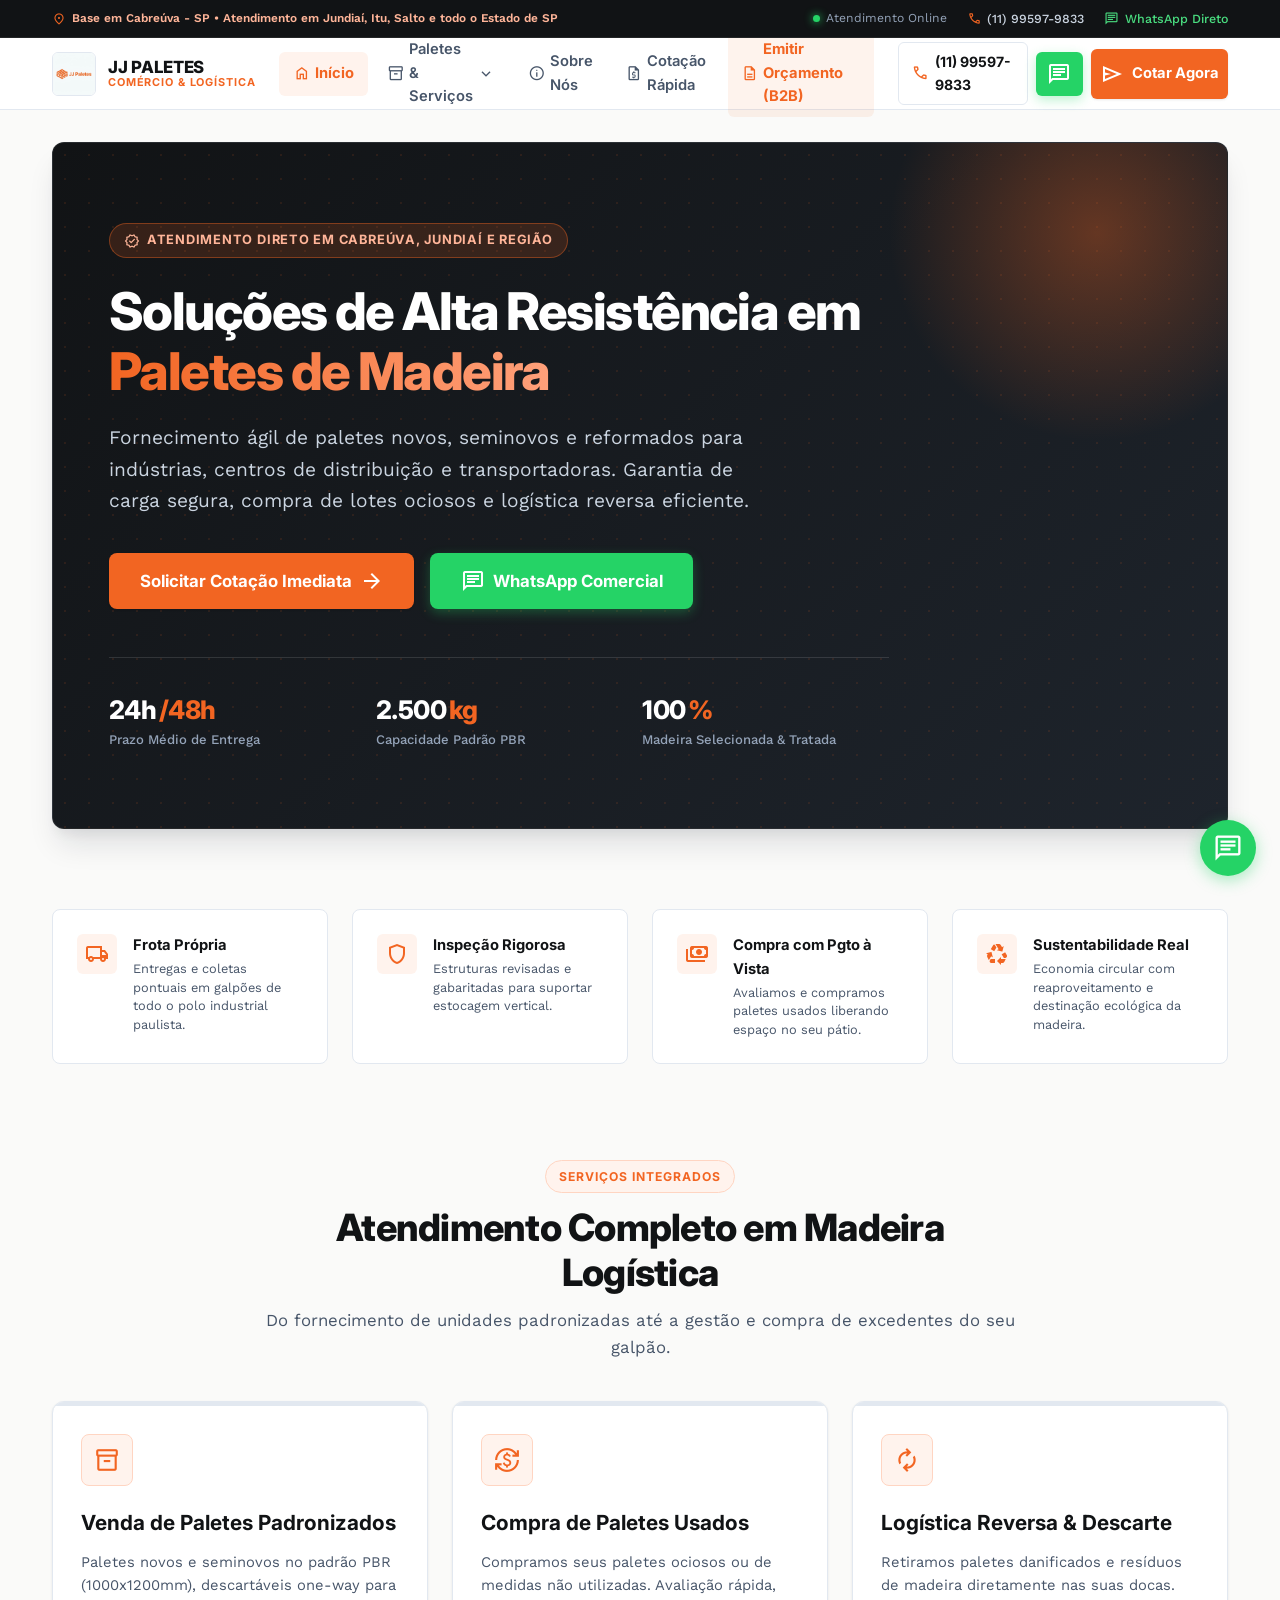
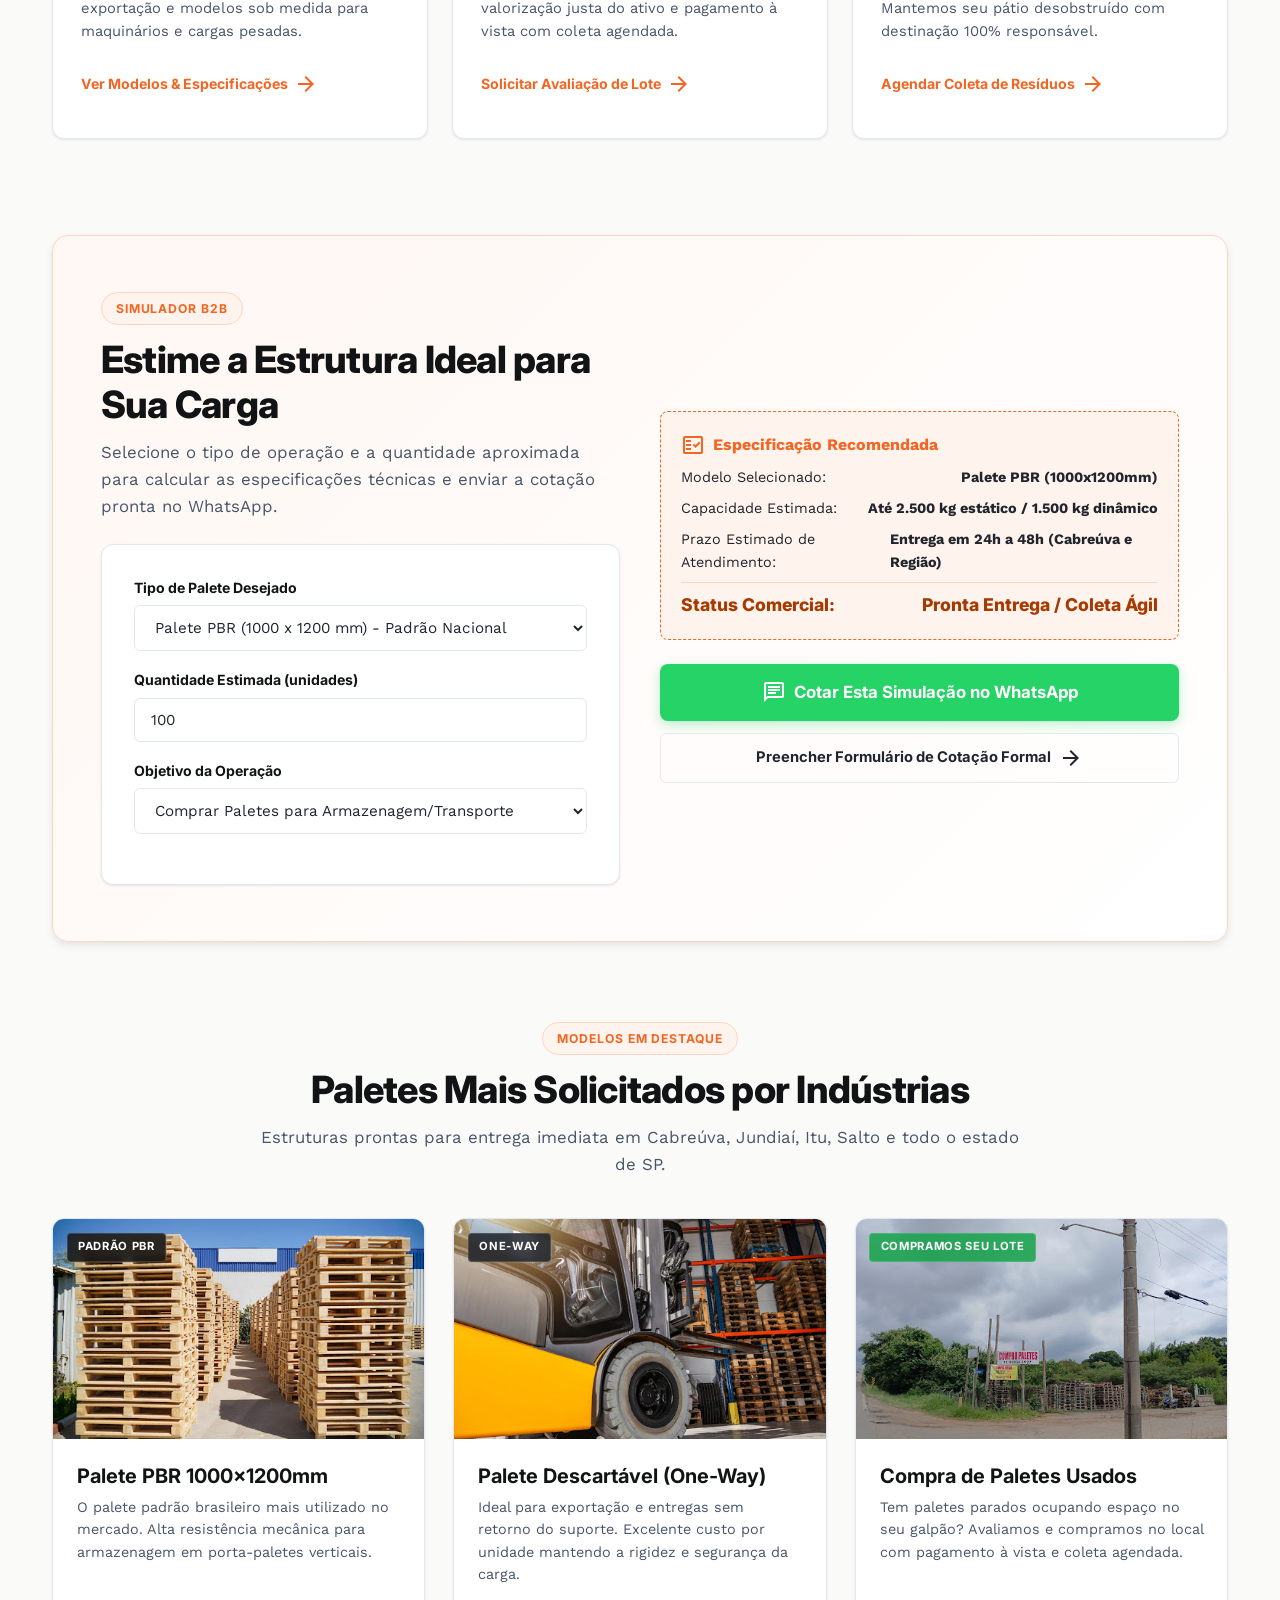
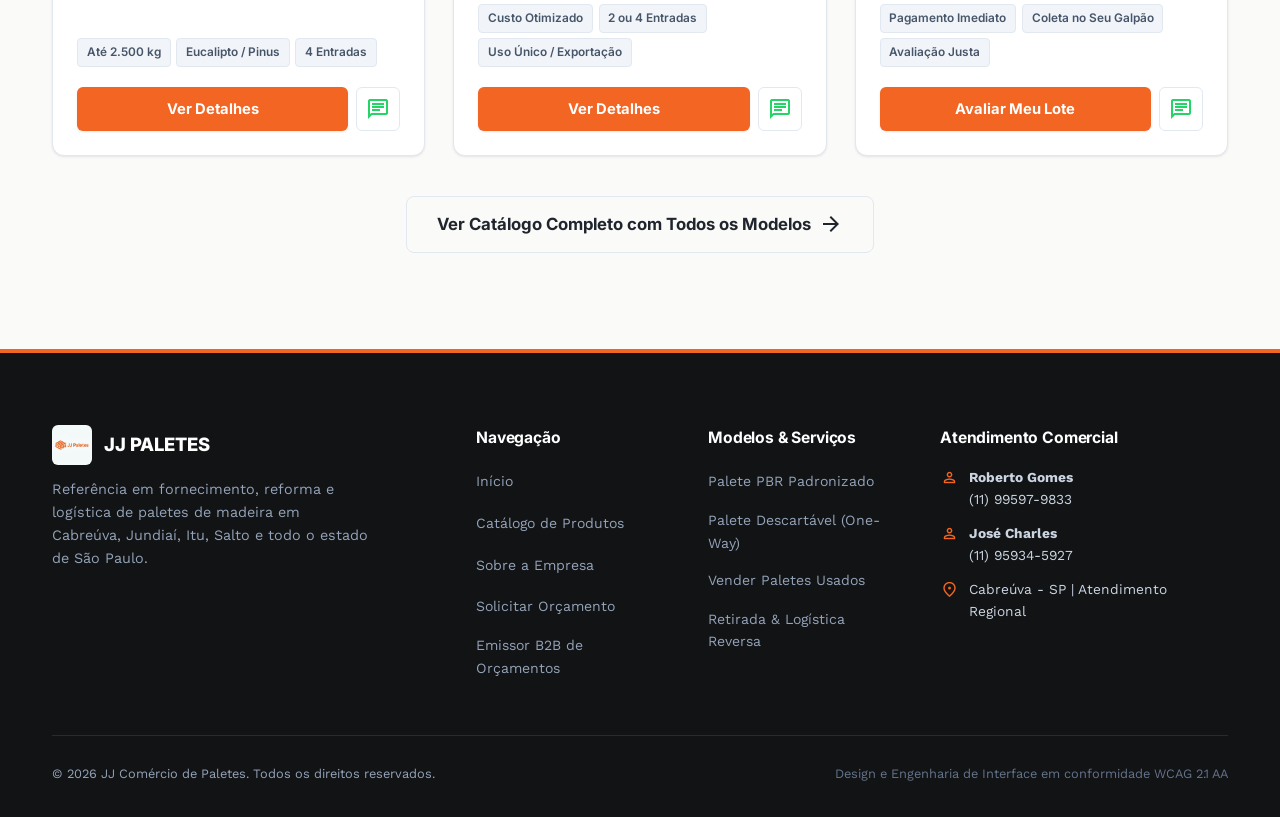
==== index.html @ 2c409dd0 "fix(mobile): corrige overflow no header, responsividade do drawer e alinhamento em telas pequenas" ====
<!DOCTYPE html>
<html lang="pt-BR">
<head>
  <meta charset="UTF-8">
  <meta name="viewport" content="width=device-width, initial-scale=1.0">
  <title>JJ Comércio de Paletes | Venda, Compra e Reforma de Pallets em Cabreúva e Região</title>
  <meta name="description" content="Especialistas em paletes de madeira novos, seminovos e reformados (PBR, descartáveis e sob medida) em Cabreúva, Jundiaí, Itu e região. Entrega rápida e compra de lotes ociosos.">
  <meta name="keywords" content="paletes de madeira, paletes PBR, compra de paletes, venda de paletes, paletes Cabreúva, pallets Jundiaí, pallets Itu, reforma de paletes">
  
  <!-- Open Graph / Meta -->
  <meta property="og:title" content="JJ Comércio de Paletes | Soluções em Pallets">
  <meta property="og:description" content="Paletes de madeira novos e reformados com máxima resistência, pontualidade e economia em Cabreúva e Região.">
  <meta property="og:image" content="assets/Logo_novo.png?v=2">
  <meta property="og:type" content="website">
  
  <link rel="icon" type="image/png" href="assets/Logo_novo.png?v=2">
  <link rel="stylesheet" href="css/style.css">
</head>
<body>

  <!-- Barra Superior / Top Utility Bar -->
  <div class="top-bar" role="region" aria-label="Informações Rápidas e Contato">
    <div class="container top-bar-inner">
      <div class="top-bar-left">
        <div class="top-bar-badge">
          <span class="material-symbols-outlined" aria-hidden="true">location_on</span>
          <span>Base em Cabreúva - SP • Atendimento em Jundiaí, Itu, Salto e todo o Estado de SP</span>
        </div>
      </div>
      <div class="top-bar-right">
        <span style="font-size: 0.76rem; color: #94A3B8; display: inline-flex; align-items: center; gap: 0.35rem;">
          <span class="online-pulse-dot"></span> Atendimento Online
        </span>
        <a href="tel:+5511995979833" class="top-bar-link" title="Ligar para Roberto Gomes">
          <span class="material-symbols-outlined" aria-hidden="true">call</span>
          <span>(11) 99597-9833</span>
        </a>
        <a href="https://wa.me/5511995979833?text=Olá,%20vim%20pelo%20site%20e%20gostaria%20de%20um%20orçamento." target="_blank" class="top-bar-link" style="color: #4ADE80;" title="WhatsApp Comercial">
          <span class="material-symbols-outlined" aria-hidden="true" style="color: #4ADE80;">chat</span>
          <span>WhatsApp Direto</span>
        </a>
      </div>
    </div>
  </div>

  <!-- Header / Barra de Navegação Principal -->
  <header class="site-header" role="banner">
    <div class="container header-inner">
      <a href="index.html" class="brand-logo" aria-label="Página Inicial JJ Comércio de Paletes">
        <img src="assets/Logo_novo.png?v=2" alt="Logotipo JJ Paletes">
        <div class="brand-logo-text">
          <span class="brand-name">JJ PALETES</span>
          <span class="brand-sub">Comércio & Logística</span>
        </div>
      </a>

      <!-- Menu de Navegação Desktop com Submenu/Dropdown -->
      <nav class="desktop-nav" role="navigation" aria-label="Navegação Principal">
        <a href="index.html" class="nav-link active" aria-current="page">
          <span class="material-symbols-outlined" style="font-size: 1.1rem;" aria-hidden="true">home</span>
          <span>Início</span>
        </a>

        <!-- Dropdown: Nossos Paletes & Serviços -->
        <div class="nav-dropdown">
          <a href="produtos.html" class="nav-link nav-dropdown-toggle" id="dropdownPaletesLink" aria-haspopup="true" aria-expanded="false">
            <span class="material-symbols-outlined" style="font-size: 1.1rem;" aria-hidden="true">inventory_2</span>
            <span>Paletes & Serviços</span>
            <span class="material-symbols-outlined dropdown-arrow" aria-hidden="true">expand_more</span>
          </a>
          
          <div class="dropdown-menu" aria-labelledby="dropdownPaletesLink">
            <a href="produtos.html#pbr" class="dropdown-item">
              <div class="dropdown-icon">
                <span class="material-symbols-outlined" aria-hidden="true">view_in_ar</span>
              </div>
              <div class="dropdown-item-text">
                <div class="dropdown-item-title">
                  <span>Palete PBR 1000x1200mm</span>
                  <span class="dropdown-badge">Mais Vendido</span>
                </div>
                <span class="dropdown-item-desc">Padrão nacional regulamentado para porta-paletes.</span>
              </div>
            </a>

            <a href="produtos.html#descartavel" class="dropdown-item">
              <div class="dropdown-icon">
                <span class="material-symbols-outlined" aria-hidden="true">flight_takeoff</span>
              </div>
              <div class="dropdown-item-text">
                <div class="dropdown-item-title">
                  <span>Palete Descartável (One-Way)</span>
                </div>
                <span class="dropdown-item-desc">Ideal para exportação e cargas de envio único.</span>
              </div>
            </a>

            <a href="produtos.html#compra" class="dropdown-item">
              <div class="dropdown-icon">
                <span class="material-symbols-outlined" aria-hidden="true">currency_exchange</span>
              </div>
              <div class="dropdown-item-text">
                <div class="dropdown-item-title">
                  <span>Compra de Paletes Usados</span>
                  <span class="dropdown-badge" style="background: var(--color-success);">Compramos</span>
                </div>
                <span class="dropdown-item-desc">Compramos lotes ociosos com pagamento à vista.</span>
              </div>
            </a>

            <a href="produtos.html#retirada" class="dropdown-item">
              <div class="dropdown-icon">
                <span class="material-symbols-outlined" aria-hidden="true">recycling</span>
              </div>
              <div class="dropdown-item-text">
                <div class="dropdown-item-title">
                  <span>Retirada & Logística Reversa</span>
                </div>
                <span class="dropdown-item-desc">Coleta de paletes quebrados e pátio limpo.</span>
              </div>
            </a>
          </div>
        </div>

        <a href="sobre.html" class="nav-link">
          <span class="material-symbols-outlined" style="font-size: 1.1rem;" aria-hidden="true">info</span>
          <span>Sobre Nós</span>
        </a>

        <a href="orcamento.html" class="nav-link">
          <span class="material-symbols-outlined" style="font-size: 1.1rem;" aria-hidden="true">request_quote</span>
          <span>Cotação Rápida</span>
        </a>

        <a href="gerador-orcamento.html" class="nav-link nav-link-special">
          <span class="material-symbols-outlined" style="font-size: 1.1rem;" aria-hidden="true">description</span>
          <span>Emitir Orçamento (B2B)</span>
        </a>
      </nav>

      <!-- Ações do Header -->
      <div class="header-actions">
        <a href="tel:+5511995979833" class="header-phone-link" title="Ligar para consultor comercial">
          <span class="material-symbols-outlined" aria-hidden="true" style="color: var(--color-primary); font-size: 1.15rem;">call</span>
          <span>(11) 99597-9833</span>
        </a>

        <a href="https://wa.me/5511995979833?text=Olá,%20vim%20pelo%20site%20e%20gostaria%20de%20um%20orçamento." target="_blank" class="btn btn-whatsapp header-icon-btn" title="Conversar no WhatsApp" aria-label="Abrir WhatsApp comercial">
          <span class="material-symbols-outlined" aria-hidden="true">chat</span>
        </a>

        <a href="orcamento.html" class="btn btn-primary header-cta-btn">
          <span class="material-symbols-outlined" aria-hidden="true">send</span>
          <span>Cotar Agora</span>
        </a>

        <button class="header-icon-btn mobile-menu-toggle" id="mobileMenuToggle" aria-label="Abrir menu de navegação" aria-expanded="false">
          <span class="material-symbols-outlined" aria-hidden="true">menu</span>
        </button>
      </div>
    </div>
  </header>

  <!-- Menu Gaveta Mobile Aprimorado -->
  <div class="mobile-nav-drawer" id="mobileNavDrawer" role="dialog" aria-modal="true" aria-label="Menu de Navegação Mobile">
    <div class="mobile-nav-content">
      <div style="display: flex; justify-content: space-between; align-items: center; margin-bottom: 1rem;">
        <div style="display: flex; align-items: center; gap: 0.5rem;">
          <img src="assets/Logo_novo.png?v=2" alt="Logo" style="width: 32px; height: 32px; border-radius: 4px;">
          <span style="font-family: var(--font-heading); font-weight: 800; font-size: 1.05rem; color: var(--color-dark);">JJ PALETES</span>
        </div>
        <button class="header-icon-btn" id="mobileMenuClose" aria-label="Fechar menu">
          <span class="material-symbols-outlined" aria-hidden="true">close</span>
        </button>
      </div>

      <a href="index.html" class="mobile-nav-link active" aria-current="page">
        <span style="display: flex; align-items: center; gap: 0.5rem;">
          <span class="material-symbols-outlined" aria-hidden="true" style="color: var(--color-primary);">home</span>
          Início
        </span>
        <span class="material-symbols-outlined" aria-hidden="true">chevron_right</span>
      </a>

      <!-- Submenu Mobile de Paletes -->
      <a href="produtos.html" class="mobile-nav-link">
        <span style="display: flex; align-items: center; gap: 0.5rem;">
          <span class="material-symbols-outlined" aria-hidden="true" style="color: var(--color-primary);">inventory_2</span>
          Paletes & Serviços
        </span>
        <span class="material-symbols-outlined" aria-hidden="true">chevron_right</span>
      </a>

      <div class="mobile-submenu-box">
        <a href="produtos.html#pbr" class="mobile-sub-link">
          <span class="material-symbols-outlined" aria-hidden="true" style="font-size: 16px; color: var(--color-primary);">view_in_ar</span>
          <span>Palete PBR 1000x1200mm</span>
        </a>
        <a href="produtos.html#descartavel" class="mobile-sub-link">
          <span class="material-symbols-outlined" aria-hidden="true" style="font-size: 16px; color: var(--color-primary);">flight_takeoff</span>
          <span>Palete Descartável (One-Way)</span>
        </a>
        <a href="produtos.html#compra" class="mobile-sub-link">
          <span class="material-symbols-outlined" aria-hidden="true" style="font-size: 16px; color: var(--color-success);">currency_exchange</span>
          <span>Compra de Paletes Usados</span>
        </a>
        <a href="produtos.html#retirada" class="mobile-sub-link">
          <span class="material-symbols-outlined" aria-hidden="true" style="font-size: 16px; color: var(--color-warning);">recycling</span>
          <span>Retirada & Logística Reversa</span>
        </a>
      </div>

      <a href="sobre.html" class="mobile-nav-link">
        <span style="display: flex; align-items: center; gap: 0.5rem;">
          <span class="material-symbols-outlined" aria-hidden="true" style="color: var(--color-primary);">info</span>
          Sobre a JJ Paletes
        </span>
        <span class="material-symbols-outlined" aria-hidden="true">chevron_right</span>
      </a>

      <a href="orcamento.html" class="mobile-nav-link">
        <span style="display: flex; align-items: center; gap: 0.5rem;">
          <span class="material-symbols-outlined" aria-hidden="true" style="color: var(--color-primary);">request_quote</span>
          Cotação Rápida
        </span>
        <span class="material-symbols-outlined" aria-hidden="true">chevron_right</span>
      </a>

      <a href="gerador-orcamento.html" class="mobile-nav-link" style="color: var(--color-primary); font-weight: 700; background: rgba(242, 101, 34, 0.08);">
        <span style="display: flex; align-items: center; gap: 0.5rem;">
          <span class="material-symbols-outlined" aria-hidden="true" style="color: var(--color-primary);">description</span>
          Emissor B2B de Orçamentos
        </span>
        <span class="material-symbols-outlined" aria-hidden="true">arrow_forward</span>
      </a>

      <!-- Contatos Rápidos no Drawer -->
      <div style="margin-top: 1rem; padding-top: 1rem; border-top: 1px solid var(--color-border); display: flex; flex-direction: column; gap: 0.65rem;">
        <p style="font-size: 0.78rem; font-weight: 700; color: var(--color-text-muted); text-transform: uppercase; letter-spacing: 0.05em;">Canais Diretos de Vendas:</p>
        <a href="https://wa.me/5511995979833?text=Olá,%20vim%20pelo%20site%20e%20gostaria%20de%20um%20orçamento." target="_blank" class="btn btn-whatsapp">
          <span class="material-symbols-outlined" aria-hidden="true">chat</span>
          Falar no WhatsApp Comercial
        </a>
        <a href="tel:+5511995979833" class="btn btn-outline">
          <span class="material-symbols-outlined" aria-hidden="true">call</span>
          Ligar: (11) 99597-9833
        </a>
      </div>
    </div>
  </div>

  <!-- Conteúdo Principal -->
  <main class="container" id="main-content">
    
    <!-- Hero Section (O Herói como Tese) -->
    <section class="hero-section" aria-labelledby="hero-title">
      <div class="hero-bg" aria-hidden="true"></div>
      <div class="hero-accent-glow" aria-hidden="true"></div>
      <div class="hero-content">
        <div class="hero-badge">
          <span class="material-symbols-outlined" aria-hidden="true" style="font-size: 16px;">verified</span>
          <span>Atendimento Direto em Cabreúva, Jundiaí e Região</span>
        </div>
        
        <h1 class="hero-title" id="hero-title">
          Soluções de Alta Resistência em <span class="highlight">Paletes de Madeira</span>
        </h1>
        
        <p class="hero-subtitle">
          Fornecimento ágil de paletes novos, seminovos e reformados para indústrias, centros de distribuição e transportadoras. Garantia de carga segura, compra de lotes ociosos e logística reversa eficiente.
        </p>

        <div class="hero-cta-group">
          <a href="orcamento.html" class="btn btn-primary btn-lg">
            <span>Solicitar Cotação Imediata</span>
            <span class="material-symbols-outlined" aria-hidden="true">arrow_forward</span>
          </a>
          <a href="https://wa.me/5511995979833?text=Olá,%20vim%20pelo%20site%20e%20gostaria%20de%20um%20orçamento%20de%20paletes." target="_blank" class="btn btn-whatsapp btn-lg">
            <span class="material-symbols-outlined" aria-hidden="true">chat</span>
            <span>WhatsApp Comercial</span>
          </a>
        </div>

        <!-- Métricas & Prova de Capacidade -->
        <div class="hero-stats-grid">
          <div class="hero-stat-item">
            <div class="hero-stat-number">24h<span class="stat-accent">/48h</span></div>
            <div class="hero-stat-label">Prazo Médio de Entrega</div>
          </div>
          <div class="hero-stat-item">
            <div class="hero-stat-number">2.500<span class="stat-accent">kg</span></div>
            <div class="hero-stat-label">Capacidade Padrão PBR</div>
          </div>
          <div class="hero-stat-item">
            <div class="hero-stat-number">100<span class="stat-accent">%</span></div>
            <div class="hero-stat-label">Madeira Selecionada & Tratada</div>
          </div>
        </div>
      </div>
    </section>

    <!-- Credibilidade & Diferenciais Técnicos -->
    <section class="section-spacing" aria-label="Diferenciais JJ Paletes">
      <div class="credibility-grid">
        <div class="credibility-card">
          <div class="credibility-icon">
            <span class="material-symbols-outlined" aria-hidden="true">local_shipping</span>
          </div>
          <div class="credibility-text">
            <h4>Frota Própria</h4>
            <p>Entregas e coletas pontuais em galpões de todo o polo industrial paulista.</p>
          </div>
        </div>

        <div class="credibility-card">
          <div class="credibility-icon">
            <span class="material-symbols-outlined" aria-hidden="true">shield</span>
          </div>
          <div class="credibility-text">
            <h4>Inspeção Rigorosa</h4>
            <p>Estruturas revisadas e gabaritadas para suportar estocagem vertical.</p>
          </div>
        </div>

        <div class="credibility-card">
          <div class="credibility-icon">
            <span class="material-symbols-outlined" aria-hidden="true">payments</span>
          </div>
          <div class="credibility-text">
            <h4>Compra com Pgto à Vista</h4>
            <p>Avaliamos e compramos paletes usados liberando espaço no seu pátio.</p>
          </div>
        </div>

        <div class="credibility-card">
          <div class="credibility-icon">
            <span class="material-symbols-outlined" aria-hidden="true">recycling</span>
          </div>
          <div class="credibility-text">
            <h4>Sustentabilidade Real</h4>
            <p>Economia circular com reaproveitamento e destinação ecológica da madeira.</p>
          </div>
        </div>
      </div>
    </section>

    <!-- Bento Grid de Serviços -->
    <section class="section-spacing" aria-labelledby="services-title">
      <div class="section-header">
        <span class="section-tag">Serviços Integrados</span>
        <h2 class="section-title" id="services-title">Atendimento Completo em Madeira Logística</h2>
        <p class="section-desc">Do fornecimento de unidades padronizadas até a gestão e compra de excedentes do seu galpão.</p>
      </div>

      <div class="services-grid">
        <!-- Venda -->
        <article class="service-card">
          <div class="service-icon-box">
            <span class="material-symbols-outlined" aria-hidden="true">inventory_2</span>
          </div>
          <h3>Venda de Paletes Padronizados</h3>
          <p>Paletes novos e seminovos no padrão PBR (1000x1200mm), descartáveis one-way para exportação e modelos sob medida para maquinários e cargas pesadas.</p>
          <a href="produtos.html" class="service-link">
            <span>Ver Modelos & Especificações</span>
            <span class="material-symbols-outlined" aria-hidden="true">arrow_forward</span>
          </a>
        </article>

        <!-- Compra -->
        <article class="service-card">
          <div class="service-icon-box">
            <span class="material-symbols-outlined" aria-hidden="true">currency_exchange</span>
          </div>
          <h3>Compra de Paletes Usados</h3>
          <p>Compramos seus paletes ociosos ou de medidas não utilizadas. Avaliação rápida, valorização justa do ativo e pagamento à vista com coleta agendada.</p>
          <a href="orcamento.html?servico=compra" class="service-link">
            <span>Solicitar Avaliação de Lote</span>
            <span class="material-symbols-outlined" aria-hidden="true">arrow_forward</span>
          </a>
        </article>

        <!-- Reforma / Retirada -->
        <article class="service-card">
          <div class="service-icon-box">
            <span class="material-symbols-outlined" aria-hidden="true">autorenew</span>
          </div>
          <h3>Logística Reversa & Descarte</h3>
          <p>Retiramos paletes danificados e resíduos de madeira diretamente nas suas docas. Mantemos seu pátio desobstruído com destinação 100% responsável.</p>
          <a href="orcamento.html?servico=retirada" class="service-link">
            <span>Agendar Coleta de Resíduos</span>
            <span class="material-symbols-outlined" aria-hidden="true">arrow_forward</span>
          </a>
        </article>
      </div>
    </section>

    <!-- Calculadora / Estimador Rápido de Paletes -->
    <section class="pallet-calc-section" aria-labelledby="calc-title">
      <div class="calc-grid">
        <div>
          <span class="section-tag">Simulador B2B</span>
          <h2 class="section-title text-left" id="calc-title">Estime a Estrutura Ideal para Sua Carga</h2>
          <p class="section-desc" style="margin-bottom: 1.5rem;">
            Selecione o tipo de operação e a quantidade aproximada para calcular as especificações técnicas e enviar a cotação pronta no WhatsApp.
          </p>
          
          <div class="calc-card">
            <div class="calc-input-group">
              <label for="calcPalletType">Tipo de Palete Desejado</label>
              <select id="calcPalletType" class="form-select">
                <option value="pbr" selected>Palete PBR (1000 x 1200 mm) - Padrão Nacional</option>
                <option value="descartavel">Palete Descartável (One-Way) - Exportação</option>
                <option value="europalete">Europalete (800 x 1200 mm) - Padrão Europeu</option>
                <option value="compra_usados">Venda de Lote Usado (Quero Vender)</option>
              </select>
            </div>

            <div class="calc-input-group">
              <label for="calcQuantity">Quantidade Estimada (unidades)</label>
              <input type="number" id="calcQuantity" class="form-input" min="10" max="5000" step="10" value="100">
            </div>

            <div class="calc-input-group">
              <label for="calcGoal">Objetivo da Operação</label>
              <select id="calcGoal" class="form-select">
                <option value="compra" selected>Comprar Paletes para Armazenagem/Transporte</option>
                <option value="venda">Vender Paletes Ociosos da Minha Empresa</option>
              </select>
            </div>
          </div>
        </div>

        <div>
          <div class="calc-result-box">
            <div style="display: flex; align-items: center; gap: 0.5rem; color: var(--color-primary); font-weight: 700;">
              <span class="material-symbols-outlined" aria-hidden="true">fact_check</span>
              <span>Especificação Recomendada</span>
            </div>
            
            <div class="calc-result-row">
              <span>Modelo Selecionado:</span>
              <strong id="resPalletType">Palete PBR (1000x1200mm)</strong>
            </div>

            <div class="calc-result-row">
              <span>Capacidade Estimada:</span>
              <strong id="resLoadCapacity">Até 2.500 kg estático / 1.500 kg dinâmico</strong>
            </div>

            <div class="calc-result-row">
              <span>Prazo Estimado de Atendimento:</span>
              <strong id="resLeadTime">Entrega em 24h a 48h (Cabreúva e Região)</strong>
            </div>

            <div class="calc-result-row highlight">
              <span>Status Comercial:</span>
              <span>Pronta Entrega / Coleta Ágil</span>
            </div>
          </div>

          <div style="margin-top: 1.5rem; display: flex; flex-direction: column; gap: 0.75rem;">
            <a href="#" id="btnCalcWhatsApp" target="_blank" class="btn btn-whatsapp btn-lg" style="width: 100%;">
              <span class="material-symbols-outlined" aria-hidden="true">chat</span>
              <span>Cotar Esta Simulação no WhatsApp</span>
            </a>
            <a href="orcamento.html" class="btn btn-outline" style="width: 100%;">
              <span>Preencher Formulário de Cotação Formal</span>
              <span class="material-symbols-outlined" aria-hidden="true">arrow_forward</span>
            </a>
          </div>
        </div>
      </div>
    </section>

    <!-- Catálogo de Paletes Mais Solicitados -->
    <section class="section-spacing" id="produtos" aria-labelledby="catalog-title">
      <div class="section-header">
        <span class="section-tag">Modelos em Destaque</span>
        <h2 class="section-title" id="catalog-title">Paletes Mais Solicitados por Indústrias</h2>
        <p class="section-desc">Estruturas prontas para entrega imediata em Cabreúva, Jundiaí, Itu, Salto e todo o estado de SP.</p>
      </div>

      <div class="products-grid">
        <!-- PBR -->
        <article class="product-card">
          <div class="product-image-wrap">
            <img src="assets/pallet1.jpg" alt="Palete PBR 1000x1200mm Padronizado" loading="lazy">
            <span class="product-tag">PADRÃO PBR</span>
          </div>
          <div class="product-body">
            <h3 class="product-title">Palete PBR 1000x1200mm</h3>
            <p class="product-desc">O palete padrão brasileiro mais utilizado no mercado. Alta resistência mecânica para armazenagem em porta-paletes verticais.</p>
            <div class="product-specs">
              <span class="spec-pill">Até 2.500 kg</span>
              <span class="spec-pill">Eucalipto / Pinus</span>
              <span class="spec-pill">4 Entradas</span>
            </div>
            <div class="product-actions">
              <button class="btn btn-primary" data-product-key="pbr" aria-label="Ver detalhes e cotação do Palete PBR">
                <span>Ver Detalhes</span>
              </button>
              <a href="https://wa.me/5511995979833?text=Olá,%20tenho%20interesse%20no%20Palete%20PBR." target="_blank" class="btn btn-outline btn-icon" title="WhatsApp Rápido" aria-label="Cotar Palete PBR via WhatsApp">
                <span class="material-symbols-outlined" aria-hidden="true" style="color: var(--color-whatsapp);">chat</span>
              </a>
            </div>
          </div>
        </article>

        <!-- Descartável One-Way -->
        <article class="product-card">
          <div class="product-image-wrap">
            <img src="assets/pallet2.jpg" alt="Palete Descartável One-Way" loading="lazy">
            <span class="product-tag" style="background: rgba(30, 35, 43, 0.85);">ONE-WAY</span>
          </div>
          <div class="product-body">
            <h3 class="product-title">Palete Descartável (One-Way)</h3>
            <p class="product-desc">Ideal para exportação e entregas sem retorno do suporte. Excelente custo por unidade mantendo a rigidez e segurança da carga.</p>
            <div class="product-specs">
              <span class="spec-pill">Custo Otimizado</span>
              <span class="spec-pill">2 ou 4 Entradas</span>
              <span class="spec-pill">Uso Único / Exportação</span>
            </div>
            <div class="product-actions">
              <button class="btn btn-primary" data-product-key="descartavel" aria-label="Ver detalhes do Palete Descartável">
                <span>Ver Detalhes</span>
              </button>
              <a href="https://wa.me/5511995979833?text=Olá,%20tenho%20interesse%20no%20Palete%20Descartável." target="_blank" class="btn btn-outline btn-icon" title="WhatsApp Rápido" aria-label="Cotar Palete Descartável via WhatsApp">
                <span class="material-symbols-outlined" aria-hidden="true" style="color: var(--color-whatsapp);">chat</span>
              </a>
            </div>
          </div>
        </article>

        <!-- Compra de Usados -->
        <article class="product-card">
          <div class="product-image-wrap">
            <img src="assets/Compra.png" alt="Compra de Paletes Usados e Lotes" loading="lazy">
            <span class="product-tag" style="background: rgba(22, 163, 74, 0.85);">COMPRAMOS SEU LOTE</span>
          </div>
          <div class="product-body">
            <h3 class="product-title">Compra de Paletes Usados</h3>
            <p class="product-desc">Tem paletes parados ocupando espaço no seu galpão? Avaliamos e compramos no local com pagamento à vista e coleta agendada.</p>
            <div class="product-specs">
              <span class="spec-pill">Pagamento Imediato</span>
              <span class="spec-pill">Coleta no Seu Galpão</span>
              <span class="spec-pill">Avaliação Justa</span>
            </div>
            <div class="product-actions">
              <button class="btn btn-primary" data-product-key="compra" aria-label="Avaliar lote de paletes usados">
                <span>Avaliar Meu Lote</span>
              </button>
              <a href="https://wa.me/5511995979833?text=Olá,%20tenho%20paletes%20usados%20para%20vender." target="_blank" class="btn btn-outline btn-icon" title="WhatsApp Rápido" aria-label="Falar sobre venda de paletes no WhatsApp">
                <span class="material-symbols-outlined" aria-hidden="true" style="color: var(--color-whatsapp);">chat</span>
              </a>
            </div>
          </div>
        </article>
      </div>

      <div style="text-align: center; margin-top: 2.5rem;">
        <a href="produtos.html" class="btn btn-outline btn-lg">
          <span>Ver Catálogo Completo com Todos os Modelos</span>
          <span class="material-symbols-outlined" aria-hidden="true">arrow_forward</span>
        </a>
      </div>
    </section>

  </main>

  <!-- Modal de Detalhes do Produto (Acessível) -->
  <div class="modal-backdrop" id="productModal" role="dialog" aria-modal="true" aria-label="Detalhes Técnicos do Produto">
    <div class="modal-container">
      <button class="modal-close-btn" id="closeModalBtn" aria-label="Fechar janela de detalhes">
        <span class="material-symbols-outlined" aria-hidden="true">close</span>
      </button>
      <div id="modalDetails"></div>
    </div>
  </div>

  <!-- Botão Flutuante do WhatsApp -->
  <a href="https://wa.me/5511995979833?text=Olá,%20vim%20pelo%20site%20da%20JJ%20Paletes%20e%20gostaria%20de%20um%20orçamento." target="_blank" class="whatsapp-fab" aria-label="Falar com consultor no WhatsApp">
    <span class="material-symbols-outlined" aria-hidden="true">chat</span>
  </a>

  <!-- Rodapé do Site -->
  <footer class="site-footer" role="contentinfo">
    <div class="container">
      <div class="footer-grid">
        <!-- Coluna 1: Marca -->
        <div class="footer-brand">
          <div class="footer-brand-logo">
            <img src="assets/Logo_novo.png?v=2" alt="JJ Paletes Logotipo">
            <span>JJ PALETES</span>
          </div>
          <p>
            Referência em fornecimento, reforma e logística de paletes de madeira em Cabreúva, Jundiaí, Itu, Salto e todo o estado de São Paulo.
          </p>
        </div>

        <!-- Coluna 2: Links Rápidos -->
        <div class="footer-col">
          <h4>Navegação</h4>
          <ul class="footer-links">
            <li><a href="index.html">Início</a></li>
            <li><a href="produtos.html">Catálogo de Produtos</a></li>
            <li><a href="sobre.html">Sobre a Empresa</a></li>
            <li><a href="orcamento.html">Solicitar Orçamento</a></li>
            <li><a href="gerador-orcamento.html">Emissor B2B de Orçamentos</a></li>
          </ul>
        </div>

        <!-- Coluna 3: Soluções -->
        <div class="footer-col">
          <h4>Modelos & Serviços</h4>
          <ul class="footer-links">
            <li><a href="produtos.html#pbr">Palete PBR Padronizado</a></li>
            <li><a href="produtos.html#descartavel">Palete Descartável (One-Way)</a></li>
            <li><a href="orcamento.html?servico=compra">Vender Paletes Usados</a></li>
            <li><a href="orcamento.html?servico=retirada">Retirada & Logística Reversa</a></li>
          </ul>
        </div>

        <!-- Coluna 4: Contato Comercial -->
        <div class="footer-col">
          <h4>Atendimento Comercial</h4>
          <div class="footer-contact-item">
            <span class="material-symbols-outlined" aria-hidden="true">person</span>
            <div>
              <strong>Roberto Gomes</strong><br>
              <a href="tel:+5511995979833" style="color: #CBD5E1;">(11) 99597-9833</a>
            </div>
          </div>

          <div class="footer-contact-item">
            <span class="material-symbols-outlined" aria-hidden="true">person</span>
            <div>
              <strong>José Charles</strong><br>
              <a href="tel:+5511959345927" style="color: #CBD5E1;">(11) 95934-5927</a>
            </div>
          </div>

          <div class="footer-contact-item">
            <span class="material-symbols-outlined" aria-hidden="true">location_on</span>
            <div>
              <span>Cabreúva - SP | Atendimento Regional</span>
            </div>
          </div>
        </div>
      </div>

      <div class="footer-bottom">
        <div>
          &copy; 2026 JJ Comércio de Paletes. Todos os direitos reservados.
        </div>
        <div style="color: #64748B;">
          Design e Engenharia de Interface em conformidade WCAG 2.1 AA
        </div>
      </div>
    </div>
  </footer>

  <script src="js/main.js"></script>
</body>
</html>
---- css/style.css ----
@charset "UTF-8";
@import url('https://fonts.googleapis.com/css2?family=Inter:wght@400;500;600;700;800&family=Work+Sans:ital,wght@0,300;0,400;0,500;0,600;0,700;1,400&display=swap');
@import url('https://fonts.googleapis.com/css2?family=Material+Symbols+Outlined:opsz,wght,FILL,GRAD@20..48,100..700,0..1,-50..200');

/* ==========================================================================
   JJ COMÉRCIO DE PALETES - DESIGN SYSTEM & CORE CSS
   Diretrizes: Industrial Precision & Clean Heavy Duty (2.agents UI/UX Intelligence)
   Acessibilidade: WCAG 2.1 AA | Touch Targets >= 44px | Focus-Visible
   ========================================================================== */

:root {
  /* Marca & Acentos */
  --color-primary: #F26522;
  --color-primary-hover: #D84B06;
  --color-primary-dark: #A63B00;
  --color-primary-light: #FFF3ED;
  --color-primary-dim: #FFD5C2;

  /* Superfícies & Fundos */
  --color-bg: #FAFAF9;
  --color-surface: #FFFFFF;
  --color-surface-hover: #F8FAFC;
  --color-surface-muted: #F1F5F9;
  --color-surface-container: #FFF3ED;
  --color-surface-high: #FDE8DE;

  /* Textos & Contraste (WCAG AA >= 4.5:1) */
  --color-dark: #111315;
  --color-charcoal: #1E232B;
  --color-text: #1F242D;
  --color-text-secondary: #475569;
  --color-text-muted: #64748B;
  --color-text-light: #94A3B8;

  /* Bordas */
  --color-border: #E2E8F0;
  --color-border-subtle: #F1F5F9;
  --color-border-warm: #FCD6C3;
  --color-border-focus: #F26522;

  /* Ações & Feedback */
  --color-whatsapp: #25D366;
  --color-whatsapp-hover: #1EB956;
  --color-whatsapp-dark: #075E54;
  --color-success: #16A34A;
  --color-danger: #DC2626;
  --color-warning: #D97706;

  /* Tipografia */
  --font-heading: 'Inter', -apple-system, BlinkMacSystemFont, 'Segoe UI', Roboto, sans-serif;
  --font-body: 'Work Sans', -apple-system, BlinkMacSystemFont, 'Segoe UI', Roboto, sans-serif;

  /* Sombras Multicamadas */
  --shadow-sm: 0 1px 3px rgba(15, 23, 42, 0.06), 0 1px 2px rgba(15, 23, 42, 0.04);
  --shadow-md: 0 4px 10px rgba(15, 23, 42, 0.06), 0 2px 4px rgba(15, 23, 42, 0.04);
  --shadow-lg: 0 12px 24px -4px rgba(15, 23, 42, 0.08), 0 4px 8px -2px rgba(15, 23, 42, 0.04);
  --shadow-xl: 0 20px 30px -6px rgba(15, 23, 42, 0.12), 0 8px 12px -4px rgba(15, 23, 42, 0.06);
  --shadow-glow: 0 0 20px rgba(242, 101, 34, 0.25);
  --shadow-inner: inset 0 2px 4px 0 rgba(0, 0, 0, 0.05);

  /* Raios de Borda */
  --radius-xs: 4px;
  --radius-sm: 6px;
  --radius-md: 8px;
  --radius-lg: 12px;
  --radius-xl: 16px;
  --radius-full: 9999px;

  /* Dimensões & Espaçamentos */
  --container-max: 1240px;
  --topbar-height: 38px;
  --header-height: 72px;
  --touch-target-min: 44px;

  /* Transições Naturais */
  --transition-fast: 0.15s cubic-bezier(0.4, 0, 0.2, 1);
  --transition-normal: 0.25s cubic-bezier(0.16, 1, 0.3, 1);
  --transition-slow: 0.4s cubic-bezier(0.16, 1, 0.3, 1);
}

/* ==========================================================================
   RESET & SETUP BASE
   ========================================================================== */

*, *::before, *::after {
  box-sizing: border-box;
  margin: 0;
  padding: 0;
}

html {
  scroll-behavior: smooth;
  font-size: 16px;
  overflow-x: hidden;
  width: 100%;
}

body {
  font-family: var(--font-body);
  background-color: var(--color-bg);
  color: var(--color-text);
  line-height: 1.6;
  min-height: 100vh;
  display: flex;
  flex-direction: column;
  padding-top: calc(var(--topbar-height) + var(--header-height));
  padding-bottom: 0;
  overflow-x: hidden;
  width: 100%;
  -webkit-font-smoothing: antialiased;
  -moz-osx-font-smoothing: grayscale;
}

@media (max-width: 768px) {
  :root {
    --topbar-height: 32px;
    --header-height: 62px;
  }
  body {
    padding-top: calc(var(--topbar-height) + var(--header-height));
    padding-bottom: 2rem;
  }
}

img {
  max-width: 100%;
  height: auto;
  display: block;
}

a {
  color: inherit;
  text-decoration: none;
  transition: color var(--transition-fast), background-color var(--transition-fast), transform var(--transition-fast);
}

button, input, select, textarea {
  font-family: inherit;
  font-size: inherit;
}

/* Acessibilidade de Foco */
:focus-visible {
  outline: 2px solid var(--color-primary) !important;
  outline-offset: 2px !important;
}

@media (prefers-reduced-motion: reduce) {
  *, *::before, *::after {
    animation-duration: 0.01ms !important;
    animation-iteration-count: 1 !important;
    transition-duration: 0.01ms !important;
    scroll-behavior: auto !important;
  }
}

/* Ícones Material Symbols */
.material-symbols-outlined {
  font-family: 'Material Symbols Outlined';
  font-weight: normal;
  font-style: normal;
  font-size: 24px;
  line-height: 1;
  letter-spacing: normal;
  text-transform: none;
  display: inline-block;
  white-space: nowrap;
  word-wrap: normal;
  direction: ltr;
  vertical-align: middle;
  flex-shrink: 0;
}

/* ==========================================================================
   CONTAINER & ESTRUTURA GERAL
   ========================================================================== */

.container {
  width: 100%;
  max-width: var(--container-max);
  margin-left: auto;
  margin-right: auto;
  padding-left: 1.25rem;
  padding-right: 1.25rem;
}

@media (max-width: 640px) {
  .container {
    padding-left: 1rem;
    padding-right: 1rem;
  }
}

@media (min-width: 768px) {
  .container {
    padding-left: 2rem;
    padding-right: 2rem;
  }
}

main {
  flex: 1;
  width: 100%;
}

.section-spacing {
  margin-bottom: 3.5rem;
}

@media (min-width: 768px) {
  .section-spacing {
    margin-bottom: 6rem;
  }
}

/* Cabeçalhos de Seção */
.section-header {
  text-align: center;
  max-width: 760px;
  margin: 0 auto 2.5rem auto;
}

.section-header.text-left {
  text-align: left;
  margin-left: 0;
}

.section-tag {
  display: inline-flex;
  align-items: center;
  gap: 0.4rem;
  font-family: var(--font-heading);
  font-size: 0.76rem;
  font-weight: 700;
  letter-spacing: 0.08em;
  text-transform: uppercase;
  color: var(--color-primary);
  background: var(--color-primary-light);
  border: 1px solid var(--color-primary-dim);
  padding: 0.35rem 0.85rem;
  border-radius: var(--radius-full);
  margin-bottom: 0.75rem;
}

.section-title {
  font-family: var(--font-heading);
  font-size: 1.75rem;
  font-weight: 800;
  color: var(--color-dark);
  line-height: 1.2;
  letter-spacing: -0.02em;
  margin-bottom: 0.75rem;
}

@media (min-width: 768px) {
  .section-title {
    font-size: 2.35rem;
  }
}

.section-desc {
  font-size: 1rem;
  color: var(--color-text-secondary);
  line-height: 1.6;
}

@media (min-width: 768px) {
  .section-desc {
    font-size: 1.05rem;
  }
}

/* ==========================================================================
   TOP UTILITY BAR (BARRA SUPERIOR)
   ========================================================================== */

.top-bar {
  position: fixed;
  top: 0;
  left: 0;
  right: 0;
  height: var(--topbar-height);
  background: #111315;
  color: #CBD5E1;
  font-size: 0.78rem;
  border-bottom: 1px solid rgba(255, 255, 255, 0.08);
  z-index: 1010;
  display: flex;
  align-items: center;
}

.top-bar-inner {
  display: flex;
  align-items: center;
  justify-content: space-between;
  gap: 0.75rem;
  width: 100%;
}

.top-bar-left {
  display: flex;
  align-items: center;
  gap: 0.75rem;
  overflow: hidden;
  white-space: nowrap;
  text-overflow: ellipsis;
}

.top-bar-badge {
  display: inline-flex;
  align-items: center;
  gap: 0.35rem;
  color: #FFB599;
  font-weight: 600;
  font-size: 0.74rem;
  white-space: nowrap;
  overflow: hidden;
  text-overflow: ellipsis;
}

.top-bar-badge .material-symbols-outlined {
  font-size: 14px;
  color: var(--color-primary);
}

.top-bar-right {
  display: none;
  align-items: center;
  gap: 1.25rem;
}

@media (min-width: 768px) {
  .top-bar-right {
    display: flex;
  }
}

.top-bar-link {
  color: #CBD5E1;
  display: inline-flex;
  align-items: center;
  gap: 0.35rem;
  font-size: 0.78rem;
  font-weight: 500;
  transition: color var(--transition-fast);
}

.top-bar-link:hover {
  color: var(--color-primary);
}

.top-bar-link .material-symbols-outlined {
  font-size: 15px;
  color: var(--color-primary);
}

.online-pulse-dot {
  width: 7px;
  height: 7px;
  background-color: var(--color-whatsapp);
  border-radius: 50%;
  display: inline-block;
  box-shadow: 0 0 8px var(--color-whatsapp);
  animation: pulse-dot 2s infinite;
}

@keyframes pulse-dot {
  0% { transform: scale(0.95); opacity: 0.8; }
  50% { transform: scale(1.2); opacity: 1; }
  100% { transform: scale(0.95); opacity: 0.8; }
}

/* ==========================================================================
   HEADER & NAVEGAÇÃO PRINCIPAL
   ========================================================================== */

.site-header {
  position: fixed;
  top: var(--topbar-height);
  left: 0;
  right: 0;
  height: var(--header-height);
  background-color: rgba(255, 255, 255, 0.96);
  backdrop-filter: blur(14px);
  -webkit-backdrop-filter: blur(14px);
  border-bottom: 1px solid var(--color-border);
  z-index: 1000;
  transition: all var(--transition-normal);
}

.site-header.scrolled {
  background-color: rgba(255, 255, 255, 0.99);
  box-shadow: var(--shadow-md);
  border-bottom-color: rgba(226, 232, 240, 0.9);
}

.header-inner {
  height: 100%;
  display: flex;
  align-items: center;
  justify-content: space-between;
  gap: 0.75rem;
}

@media (min-width: 768px) {
  .header-inner {
    gap: 1.5rem;
  }
}

/* Logotipo */
.brand-logo {
  display: flex;
  align-items: center;
  gap: 0.6rem;
  font-family: var(--font-heading);
  font-weight: 800;
  font-size: 1.05rem;
  letter-spacing: -0.01em;
  color: var(--color-dark);
  text-decoration: none;
  min-height: var(--touch-target-min);
  flex-shrink: 0;
}

@media (min-width: 768px) {
  .brand-logo {
    gap: 0.75rem;
    font-size: 1.15rem;
  }
}

.brand-logo img {
  width: 36px;
  height: 36px;
  border-radius: var(--radius-sm);
  object-fit: cover;
  border: 1px solid var(--color-border);
}

@media (min-width: 768px) {
  .brand-logo img {
    width: 44px;
    height: 44px;
  }
}

.brand-logo-text {
  display: flex;
  flex-direction: column;
  line-height: 1.1;
}

.brand-logo-text .brand-name {
  font-weight: 800;
  font-size: 0.95rem;
  color: var(--color-dark);
  letter-spacing: -0.01em;
}

@media (min-width: 768px) {
  .brand-logo-text .brand-name {
    font-size: 1.05rem;
  }
}

.brand-logo-text .brand-sub {
  font-size: 0.62rem;
  font-weight: 700;
  text-transform: uppercase;
  letter-spacing: 0.06em;
  color: var(--color-primary);
}

@media (min-width: 768px) {
  .brand-logo-text .brand-sub {
    font-size: 0.68rem;
    letter-spacing: 0.08em;
  }
}

/* Navegação Desktop */
.desktop-nav {
  display: none;
  align-items: center;
  gap: 0.35rem;
}

@media (min-width: 980px) {
  .desktop-nav {
    display: flex;
  }
}

.nav-link {
  font-family: var(--font-heading);
  font-size: 0.92rem;
  font-weight: 600;
  color: var(--color-text-secondary);
  padding: 0.5rem 0.85rem;
  border-radius: var(--radius-sm);
  min-height: var(--touch-target-min);
  display: inline-flex;
  align-items: center;
  gap: 0.25rem;
  position: relative;
  transition: all var(--transition-fast);
}

.nav-link:hover {
  color: var(--color-dark);
  background-color: var(--color-surface-muted);
}

.nav-link.active {
  color: var(--color-primary);
  background-color: var(--color-primary-light);
  font-weight: 700;
}

.nav-link.nav-link-special {
  color: var(--color-primary);
  font-weight: 700;
  background-color: rgba(242, 101, 34, 0.08);
}

.nav-link.nav-link-special:hover {
  background-color: rgba(242, 101, 34, 0.15);
}

/* Dropdown Menu Desktop */
.nav-dropdown {
  position: relative;
  display: inline-flex;
  align-items: center;
}

.nav-dropdown-toggle {
  cursor: pointer;
}

.dropdown-arrow {
  font-size: 18px !important;
  transition: transform var(--transition-fast);
}

.nav-dropdown:hover .dropdown-arrow,
.nav-dropdown:focus-within .dropdown-arrow {
  transform: rotate(180deg);
}

.dropdown-menu {
  position: absolute;
  top: calc(100% + 4px);
  left: 0;
  width: 320px;
  background: var(--color-surface);
  border: 1px solid var(--color-border);
  border-radius: var(--radius-lg);
  box-shadow: var(--shadow-xl);
  padding: 0.75rem;
  display: none;
  flex-direction: column;
  gap: 0.25rem;
  z-index: 1020;
  transform: translateY(8px);
  opacity: 0;
  transition: all var(--transition-fast);
  pointer-events: none;
}

.nav-dropdown:hover .dropdown-menu,
.nav-dropdown:focus-within .dropdown-menu {
  display: flex;
  transform: translateY(0);
  opacity: 1;
  pointer-events: auto;
}

.dropdown-item {
  display: flex;
  align-items: center;
  gap: 0.75rem;
  padding: 0.65rem 0.85rem;
  border-radius: var(--radius-sm);
  color: var(--color-text);
  text-decoration: none;
  transition: all var(--transition-fast);
}

.dropdown-item:hover {
  background-color: var(--color-surface-muted);
  color: var(--color-primary-dark);
}

.dropdown-icon {
  width: 34px;
  height: 34px;
  border-radius: var(--radius-xs);
  background: var(--color-primary-light);
  color: var(--color-primary);
  display: flex;
  align-items: center;
  justify-content: center;
  flex-shrink: 0;
}

.dropdown-icon .material-symbols-outlined {
  font-size: 20px;
}

.dropdown-item-text {
  display: flex;
  flex-direction: column;
  flex: 1;
}

.dropdown-item-title {
  font-family: var(--font-heading);
  font-weight: 700;
  font-size: 0.88rem;
  line-height: 1.2;
  display: flex;
  align-items: center;
  justify-content: space-between;
}

.dropdown-badge {
  font-size: 0.65rem;
  padding: 0.15rem 0.45rem;
  border-radius: var(--radius-full);
  background: var(--color-primary);
  color: #FFF;
  font-weight: 700;
  text-transform: uppercase;
}

.dropdown-item-desc {
  font-size: 0.74rem;
  color: var(--color-text-muted);
  margin-top: 0.15rem;
}

/* Ações do Header */
.header-actions {
  display: flex;
  align-items: center;
  gap: 0.5rem;
}

.header-cta-btn {
  display: none;
}

@media (min-width: 640px) {
  .header-cta-btn {
    display: inline-flex;
  }
}

.header-phone-link {
  display: none;
  align-items: center;
  gap: 0.4rem;
  font-family: var(--font-heading);
  font-size: 0.88rem;
  font-weight: 700;
  color: var(--color-dark);
  padding: 0.5rem 0.75rem;
  border-radius: var(--radius-sm);
  border: 1px solid var(--color-border);
  min-height: var(--touch-target-min);
}

.header-phone-link:hover {
  border-color: var(--color-primary);
  color: var(--color-primary);
}

@media (min-width: 1120px) {
  .header-phone-link {
    display: inline-flex;
  }
}

.header-icon-btn {
  width: var(--touch-target-min);
  height: var(--touch-target-min);
  border-radius: var(--radius-sm);
  border: 1px solid var(--color-border);
  background: var(--color-surface);
  color: var(--color-text);
  display: inline-flex;
  align-items: center;
  justify-content: center;
  cursor: pointer;
  transition: all var(--transition-fast);
  flex-shrink: 0;
}

.header-icon-btn:hover {
  background-color: var(--color-surface-muted);
  border-color: var(--color-text-secondary);
}

.mobile-menu-toggle {
  display: inline-flex;
}

@media (min-width: 980px) {
  .mobile-menu-toggle {
    display: none;
  }
}

/* ==========================================================================
   MENU MOBILE GAVETA (FULLSCREEN OVERLAY COM SLIDE-IN ROBUSTO)
   ========================================================================== */

.mobile-nav-drawer {
  position: fixed;
  top: 0;
  left: 0;
  right: 0;
  bottom: 0;
  background-color: rgba(17, 19, 21, 0.7);
  backdrop-filter: blur(8px);
  -webkit-backdrop-filter: blur(8px);
  z-index: 2500;
  display: none;
  justify-content: flex-end;
  opacity: 0;
  transition: opacity var(--transition-normal);
}

.mobile-nav-drawer.open {
  display: flex;
  opacity: 1;
}

.mobile-nav-content {
  background: var(--color-surface);
  width: 88%;
  max-width: 360px;
  height: 100vh;
  height: 100dvh;
  overflow-y: auto;
  padding: 1.25rem 1.25rem 2rem 1.25rem;
  display: flex;
  flex-direction: column;
  gap: 0.5rem;
  box-shadow: var(--shadow-xl);
  transform: translateX(100%);
  transition: transform 0.28s cubic-bezier(0.16, 1, 0.3, 1);
}

.mobile-nav-drawer.open .mobile-nav-content {
  transform: translateX(0);
}

.mobile-nav-link {
  font-family: var(--font-heading);
  font-size: 0.98rem;
  font-weight: 600;
  color: var(--color-text);
  padding: 0.75rem 0.85rem;
  border-radius: var(--radius-sm);
  display: flex;
  align-items: center;
  justify-content: space-between;
  min-height: var(--touch-target-min);
  transition: background-color var(--transition-fast);
}

.mobile-nav-link.active {
  color: var(--color-primary);
  background-color: var(--color-primary-light);
  font-weight: 700;
}

.mobile-submenu-box {
  background: var(--color-surface-muted);
  border-radius: var(--radius-md);
  padding: 0.5rem;
  margin: 0.15rem 0 0.5rem 0;
  display: flex;
  flex-direction: column;
  gap: 0.25rem;
}

.mobile-sub-link {
  font-size: 0.88rem;
  font-weight: 600;
  color: var(--color-text-secondary);
  padding: 0.5rem 0.65rem;
  border-radius: var(--radius-xs);
  display: flex;
  align-items: center;
  gap: 0.5rem;
}

.mobile-sub-link:hover,
.mobile-sub-link:active {
  color: var(--color-primary-dark);
  background: rgba(242, 101, 34, 0.08);
}

/* ==========================================================================
   BOTÕES & ALVOS DE TOQUE (MIN 44PX)
   ========================================================================== */

.btn {
  display: inline-flex;
  align-items: center;
  justify-content: center;
  gap: 0.5rem;
  font-family: var(--font-heading);
  font-size: 0.92rem;
  font-weight: 700;
  line-height: 1;
  padding: 0.75rem 1.4rem;
  min-height: var(--touch-target-min);
  min-width: var(--touch-target-min);
  border-radius: var(--radius-sm);
  border: 1px solid transparent;
  cursor: pointer;
  text-align: center;
  transition: all var(--transition-fast);
  white-space: nowrap;
  user-select: none;
}

.btn:active {
  transform: translateY(1px) scale(0.98);
}

.btn-primary {
  background-color: var(--color-primary);
  color: #FFFFFF !important;
  box-shadow: var(--shadow-sm);
}

.btn-primary:hover {
  background-color: var(--color-primary-hover);
  box-shadow: var(--shadow-md), var(--shadow-glow);
  transform: translateY(-1px);
}

.btn-secondary {
  background-color: var(--color-charcoal);
  color: #FFFFFF !important;
}

.btn-secondary:hover {
  background-color: var(--color-dark);
  transform: translateY(-1px);
}

.btn-outline {
  background-color: transparent;
  border-color: var(--color-border);
  color: var(--color-text);
}

.btn-outline:hover {
  background-color: var(--color-surface-muted);
  border-color: var(--color-text-secondary);
  color: var(--color-dark);
}

.btn-outline-primary {
  background-color: transparent;
  border-color: var(--color-primary);
  color: var(--color-primary);
}

.btn-outline-primary:hover {
  background-color: var(--color-primary);
  color: #FFFFFF !important;
}

.btn-whatsapp {
  background-color: var(--color-whatsapp);
  color: #FFFFFF !important;
  box-shadow: 0 4px 12px rgba(37, 211, 102, 0.3);
}

.btn-whatsapp:hover {
  background-color: var(--color-whatsapp-hover);
  box-shadow: 0 6px 16px rgba(37, 211, 102, 0.4);
  transform: translateY(-1px);
}

.btn-lg {
  padding: 0.85rem 1.5rem;
  font-size: 1rem;
  border-radius: var(--radius-md);
  min-height: 48px;
}

@media (min-width: 768px) {
  .btn-lg {
    padding: 0.95rem 1.85rem;
    font-size: 1.05rem;
  }
}

.btn-sm {
  padding: 0.45rem 0.85rem;
  font-size: 0.82rem;
  min-height: 36px;
}

.btn-icon {
  padding: 0.5rem;
  width: var(--touch-target-min);
  height: var(--touch-target-min);
}

/* ==========================================================================
   HERO SECTION (O HERÓI COMO TESE)
   ========================================================================== */

.hero-section {
  position: relative;
  border-radius: var(--radius-lg);
  overflow: hidden;
  background: linear-gradient(135deg, #111315 0%, #1E242C 100%);
  color: #FFFFFF;
  padding: 2.5rem 1.25rem;
  margin-top: 1rem;
  margin-bottom: 2.5rem;
  border: 1px solid rgba(255, 255, 255, 0.08);
  box-shadow: var(--shadow-xl);
}

@media (min-width: 768px) {
  .hero-section {
    padding: 5rem 3.5rem;
    margin-top: 2rem;
    margin-bottom: 5rem;
  }
}

.hero-bg {
  position: absolute;
  top: 0;
  left: 0;
  right: 0;
  bottom: 0;
  background-image: radial-gradient(rgba(242, 101, 34, 0.18) 1px, transparent 1px);
  background-size: 24px 24px;
  opacity: 0.6;
  pointer-events: none;
}

.hero-accent-glow {
  position: absolute;
  top: -120px;
  right: -80px;
  width: 420px;
  height: 420px;
  background: radial-gradient(circle, rgba(242, 101, 34, 0.35) 0%, rgba(242, 101, 34, 0) 70%);
  border-radius: 50%;
  pointer-events: none;
}

.hero-content {
  position: relative;
  z-index: 2;
  max-width: 780px;
}

.hero-badge {
  display: inline-flex;
  align-items: center;
  gap: 0.4rem;
  background: rgba(242, 101, 34, 0.16);
  border: 1px solid rgba(242, 101, 34, 0.4);
  color: #FFB599;
  font-family: var(--font-heading);
  font-size: 0.75rem;
  font-weight: 700;
  letter-spacing: 0.04em;
  text-transform: uppercase;
  padding: 0.35rem 0.75rem;
  border-radius: var(--radius-full);
  margin-bottom: 1.25rem;
  max-width: 100%;
}

@media (min-width: 768px) {
  .hero-badge {
    font-size: 0.8rem;
    letter-spacing: 0.06em;
    padding: 0.4rem 0.9rem;
    margin-bottom: 1.5rem;
  }
}

.hero-title {
  font-family: var(--font-heading);
  font-size: 1.85rem;
  font-weight: 800;
  line-height: 1.18;
  letter-spacing: -0.03em;
  color: #FFFFFF;
  margin-bottom: 1rem;
}

@media (min-width: 640px) {
  .hero-title {
    font-size: 2.4rem;
  }
}

@media (min-width: 768px) {
  .hero-title {
    font-size: 3.25rem;
    line-height: 1.15;
    margin-bottom: 1.25rem;
  }
}

.hero-title .highlight {
  color: var(--color-primary);
  background: linear-gradient(90deg, #F26522, #FFA07A);
  -webkit-background-clip: text;
  -webkit-text-fill-color: transparent;
}

.hero-subtitle {
  font-size: 0.98rem;
  line-height: 1.6;
  color: #CBD5E1;
  margin-bottom: 1.75rem;
  max-width: 650px;
}

@media (min-width: 768px) {
  .hero-subtitle {
    font-size: 1.2rem;
    line-height: 1.65;
    margin-bottom: 2.25rem;
  }
}

.hero-cta-group {
  display: flex;
  flex-direction: column;
  gap: 0.75rem;
  margin-bottom: 2rem;
}

@media (min-width: 480px) {
  .hero-cta-group {
    flex-direction: row;
    flex-wrap: wrap;
    align-items: center;
    gap: 1rem;
    margin-bottom: 3rem;
  }
}

/* Indicadores de Impacto (Stats) */
.hero-stats-grid {
  display: grid;
  grid-template-columns: repeat(3, 1fr);
  gap: 0.65rem;
  padding-top: 1.5rem;
  border-top: 1px solid rgba(255, 255, 255, 0.12);
}

@media (min-width: 768px) {
  .hero-stats-grid {
    gap: 1.25rem;
    padding-top: 2rem;
  }
}

.hero-stat-item {
  display: flex;
  flex-direction: column;
}

.hero-stat-number {
  font-family: var(--font-heading);
  font-size: 1.25rem;
  font-weight: 800;
  color: #FFFFFF;
  letter-spacing: -0.02em;
  display: flex;
  align-items: center;
  gap: 0.15rem;
}

@media (min-width: 768px) {
  .hero-stat-number {
    font-size: 1.6rem;
  }
}

.hero-stat-number .stat-accent {
  color: var(--color-primary);
}

.hero-stat-label {
  font-size: 0.72rem;
  color: #94A3B8;
  font-weight: 500;
  line-height: 1.3;
}

@media (min-width: 768px) {
  .hero-stat-label {
    font-size: 0.82rem;
  }
}

/* ==========================================================================
   BENTO GRID DE SERVIÇOS
   ========================================================================== */

.services-grid {
  display: grid;
  grid-template-columns: 1fr;
  gap: 1.25rem;
}

@media (min-width: 768px) {
  .services-grid {
    grid-template-columns: repeat(3, 1fr);
    gap: 1.5rem;
  }
}

.service-card {
  background: var(--color-surface);
  border: 1px solid var(--color-border);
  border-radius: var(--radius-lg);
  padding: 1.5rem 1.25rem;
  box-shadow: var(--shadow-sm);
  display: flex;
  flex-direction: column;
  transition: all var(--transition-normal);
  position: relative;
  overflow: hidden;
}

@media (min-width: 768px) {
  .service-card {
    padding: 2rem 1.75rem;
  }
}

.service-card::before {
  content: '';
  position: absolute;
  top: 0;
  left: 0;
  right: 0;
  height: 4px;
  background: var(--color-border);
  transition: background-color var(--transition-fast);
}

.service-card:hover {
  transform: translateY(-4px);
  box-shadow: var(--shadow-lg);
  border-color: var(--color-border-warm);
}

.service-card:hover::before {
  background: var(--color-primary);
}

.service-icon-box {
  width: 48px;
  height: 48px;
  border-radius: var(--radius-md);
  background: var(--color-primary-light);
  color: var(--color-primary);
  display: flex;
  align-items: center;
  justify-content: center;
  margin-bottom: 1rem;
  border: 1px solid var(--color-primary-dim);
}

@media (min-width: 768px) {
  .service-icon-box {
    width: 52px;
    height: 52px;
    margin-bottom: 1.25rem;
  }
}

.service-icon-box .material-symbols-outlined {
  font-size: 26px;
}

.service-card h3 {
  font-family: var(--font-heading);
  font-size: 1.2rem;
  font-weight: 700;
  color: var(--color-dark);
  margin-bottom: 0.6rem;
}

@media (min-width: 768px) {
  .service-card h3 {
    font-size: 1.3rem;
    margin-bottom: 0.75rem;
  }
}

.service-card p {
  color: var(--color-text-secondary);
  font-size: 0.92rem;
  line-height: 1.55;
  margin-bottom: 1.25rem;
  flex: 1;
}

.service-link {
  font-family: var(--font-heading);
  font-weight: 700;
  font-size: 0.88rem;
  color: var(--color-primary);
  display: inline-flex;
  align-items: center;
  gap: 0.35rem;
  min-height: var(--touch-target-min);
}

.service-link:hover {
  color: var(--color-primary-dark);
  gap: 0.55rem;
}

/* ==========================================================================
   CATÁLOGO DE PRODUTOS & CARDS
   ========================================================================== */

/* Filtros de Categoria */
.category-filter-bar {
  display: flex;
  flex-wrap: wrap;
  align-items: center;
  justify-content: center;
  gap: 0.4rem;
  margin-bottom: 2rem;
}

.filter-pill {
  font-family: var(--font-heading);
  font-size: 0.84rem;
  font-weight: 600;
  padding: 0.5rem 1rem;
  border-radius: var(--radius-full);
  border: 1px solid var(--color-border);
  background: var(--color-surface);
  color: var(--color-text-secondary);
  cursor: pointer;
  min-height: var(--touch-target-min);
  display: inline-flex;
  align-items: center;
  transition: all var(--transition-fast);
}

.filter-pill:hover {
  background: var(--color-surface-muted);
  color: var(--color-dark);
  border-color: var(--color-text-muted);
}

.filter-pill.active {
  background: var(--color-dark);
  color: #FFFFFF;
  border-color: var(--color-dark);
}

/* Grid de Produtos */
.products-grid {
  display: grid;
  grid-template-columns: 1fr;
  gap: 1.5rem;
}

@media (min-width: 640px) {
  .products-grid {
    grid-template-columns: repeat(2, 1fr);
  }
}

@media (min-width: 1024px) {
  .products-grid {
    grid-template-columns: repeat(3, 1fr);
    gap: 1.75rem;
  }
}

.product-card {
  background: var(--color-surface);
  border: 1px solid var(--color-border);
  border-radius: var(--radius-lg);
  overflow: hidden;
  box-shadow: var(--shadow-sm);
  display: flex;
  flex-direction: column;
  transition: all var(--transition-normal);
}

.product-card:hover {
  transform: translateY(-4px);
  box-shadow: var(--shadow-lg);
  border-color: var(--color-border-warm);
}

.product-image-wrap {
  position: relative;
  width: 100%;
  height: 200px;
  background: #F1F5F9;
  overflow: hidden;
}

@media (min-width: 768px) {
  .product-image-wrap {
    height: 220px;
  }
}

.product-image-wrap img {
  width: 100%;
  height: 100%;
  object-fit: cover;
  transition: transform var(--transition-slow);
}

.product-card:hover .product-image-wrap img {
  transform: scale(1.05);
}

.product-tag {
  position: absolute;
  top: 0.85rem;
  left: 0.85rem;
  background: rgba(17, 19, 21, 0.85);
  backdrop-filter: blur(4px);
  color: #FFFFFF;
  font-family: var(--font-heading);
  font-size: 0.7rem;
  font-weight: 700;
  letter-spacing: 0.06em;
  text-transform: uppercase;
  padding: 0.3rem 0.65rem;
  border-radius: var(--radius-xs);
  border: 1px solid rgba(255, 255, 255, 0.15);
}

.product-body {
  padding: 1.25rem;
  display: flex;
  flex-direction: column;
  flex: 1;
}

@media (min-width: 768px) {
  .product-body {
    padding: 1.5rem;
  }
}

.product-title {
  font-family: var(--font-heading);
  font-size: 1.15rem;
  font-weight: 700;
  color: var(--color-dark);
  margin-bottom: 0.45rem;
  line-height: 1.3;
}

@media (min-width: 768px) {
  .product-title {
    font-size: 1.25rem;
  }
}

.product-desc {
  font-size: 0.9rem;
  color: var(--color-text-secondary);
  line-height: 1.55;
  margin-bottom: 1.15rem;
  flex: 1;
}

/* Pills de Especificação */
.product-specs {
  display: flex;
  flex-wrap: wrap;
  gap: 0.35rem;
  margin-bottom: 1.25rem;
}

.spec-pill {
  font-family: var(--font-heading);
  font-size: 0.74rem;
  font-weight: 600;
  color: var(--color-text-secondary);
  background: var(--color-surface-muted);
  border: 1px solid var(--color-border);
  padding: 0.25rem 0.55rem;
  border-radius: var(--radius-xs);
  display: inline-flex;
  align-items: center;
  gap: 0.25rem;
}

.product-actions {
  display: grid;
  grid-template-columns: 1fr auto;
  gap: 0.5rem;
}

/* ==========================================================================
   CALCULADORA RÁPIDA / ESTIMADOR DE PALETES
   ========================================================================== */

.pallet-calc-section {
  background: linear-gradient(135deg, #FFF7F3 0%, #FFFFFF 100%);
  border: 1px solid var(--color-border-warm);
  border-radius: var(--radius-xl);
  padding: 1.75rem 1.25rem;
  box-shadow: var(--shadow-md);
  margin-bottom: 3.5rem;
}

@media (min-width: 768px) {
  .pallet-calc-section {
    padding: 3.5rem 3rem;
    margin-bottom: 5rem;
  }
}

.calc-grid {
  display: grid;
  grid-template-columns: 1fr;
  gap: 2rem;
  align-items: center;
}

@media (min-width: 900px) {
  .calc-grid {
    grid-template-columns: 1fr 1fr;
    gap: 2.5rem;
  }
}

.calc-card {
  background: var(--color-surface);
  border: 1px solid var(--color-border);
  border-radius: var(--radius-lg);
  padding: 1.5rem;
  box-shadow: var(--shadow-sm);
}

@media (min-width: 768px) {
  .calc-card {
    padding: 2rem;
  }
}

.calc-input-group {
  margin-bottom: 1.15rem;
}

.calc-input-group label {
  display: block;
  font-family: var(--font-heading);
  font-size: 0.88rem;
  font-weight: 700;
  color: var(--color-dark);
  margin-bottom: 0.35rem;
}

.calc-input-group select,
.calc-input-group input {
  width: 100%;
  padding: 0.75rem 1rem;
  border: 1px solid var(--color-border);
  border-radius: var(--radius-sm);
  background: var(--color-surface);
  color: var(--color-text);
  font-size: 0.95rem;
  min-height: var(--touch-target-min);
  transition: border-color var(--transition-fast), box-shadow var(--transition-fast);
}

.calc-input-group select:focus,
.calc-input-group input:focus {
  border-color: var(--color-primary);
  box-shadow: 0 0 0 3px rgba(242, 101, 34, 0.15);
  outline: none;
}

.calc-result-box {
  background: var(--color-surface-container);
  border: 1px dashed var(--color-primary);
  border-radius: var(--radius-md);
  padding: 1.25rem;
  margin-top: 1rem;
  display: flex;
  flex-direction: column;
  gap: 0.5rem;
}

.calc-result-row {
  display: flex;
  justify-content: space-between;
  font-size: 0.9rem;
  color: var(--color-text);
}

.calc-result-row.highlight {
  font-family: var(--font-heading);
  font-weight: 800;
  font-size: 1.1rem;
  color: var(--color-primary-dark);
  padding-top: 0.5rem;
  border-top: 1px solid var(--color-primary-dim);
}

/* ==========================================================================
   FORMULÁRIOS & SEÇÃO DE COTAÇÃO RÁPIDA
   ========================================================================== */

.quote-section {
  background: var(--color-surface);
  border: 1px solid var(--color-border);
  border-radius: var(--radius-xl);
  overflow: hidden;
  box-shadow: var(--shadow-lg);
  position: relative;
  margin-bottom: 3.5rem;
}

@media (min-width: 768px) {
  .quote-section {
    margin-bottom: 5rem;
  }
}

.quote-accent-bar {
  height: 6px;
  background: linear-gradient(90deg, var(--color-primary), #FFA07A);
}

.quote-grid {
  display: grid;
  grid-template-columns: 1fr;
}

@media (min-width: 900px) {
  .quote-grid {
    grid-template-columns: 360px 1fr;
  }
}

/* Sidebar Comercial */
.quote-sidebar {
  background: linear-gradient(180deg, #111315 0%, #1A1F26 100%);
  color: #FFFFFF;
  padding: 2rem 1.5rem;
  display: flex;
  flex-direction: column;
  gap: 1.5rem;
}

@media (min-width: 768px) {
  .quote-sidebar {
    padding: 2.5rem 2rem;
    gap: 2rem;
  }
}

.quote-sidebar h2 {
  font-family: var(--font-heading);
  font-size: 1.35rem;
  font-weight: 800;
  color: #FFFFFF;
  margin-bottom: 0.5rem;
}

.quote-sidebar p {
  color: #94A3B8;
  font-size: 0.9rem;
  line-height: 1.55;
}

.consultants-list {
  display: flex;
  flex-direction: column;
  gap: 0.85rem;
}

.consultant-item {
  background: rgba(255, 255, 255, 0.05);
  border: 1px solid rgba(255, 255, 255, 0.1);
  border-radius: var(--radius-md);
  padding: 1rem;
  display: flex;
  align-items: flex-start;
  gap: 0.75rem;
  transition: all var(--transition-fast);
}

.consultant-item:hover {
  background: rgba(255, 255, 255, 0.08);
  border-color: rgba(242, 101, 34, 0.5);
}

.consultant-icon {
  width: 38px;
  height: 38px;
  border-radius: 50%;
  background: rgba(242, 101, 34, 0.2);
  color: #FFB599;
  display: flex;
  align-items: center;
  justify-content: center;
  flex-shrink: 0;
}

.consultant-info h4 {
  font-family: var(--font-heading);
  font-size: 0.95rem;
  font-weight: 700;
  color: #FFFFFF;
  margin-bottom: 0.2rem;
}

.consultant-info a {
  display: block;
  font-size: 0.82rem;
  color: #CBD5E1;
  margin-bottom: 0.2rem;
}

.consultant-info a:hover {
  color: var(--color-primary);
}

.consultant-info .email-link {
  font-size: 0.76rem;
  color: #94A3B8;
}

/* Área do Formulário */
.quote-form-wrap {
  padding: 1.75rem 1.25rem;
}

@media (min-width: 768px) {
  .quote-form-wrap {
    padding: 3rem 2.5rem;
  }
}

.form-title {
  font-family: var(--font-heading);
  font-size: 1.35rem;
  font-weight: 800;
  color: var(--color-dark);
  margin-bottom: 0.35rem;
}

@media (min-width: 768px) {
  .form-title {
    font-size: 1.5rem;
  }
}

.form-subtitle {
  font-size: 0.92rem;
  color: var(--color-text-secondary);
  margin-bottom: 1.75rem;
}

.form-row-2 {
  display: grid;
  grid-template-columns: 1fr;
  gap: 1rem;
}

@media (min-width: 640px) {
  .form-row-2 {
    grid-template-columns: 1fr 1fr;
    gap: 1.25rem;
  }
}

.form-group {
  margin-bottom: 1.15rem;
}

.form-label {
  display: block;
  font-family: var(--font-heading);
  font-size: 0.86rem;
  font-weight: 700;
  color: var(--color-dark);
  margin-bottom: 0.35rem;
}

.form-input,
.form-select,
.form-textarea {
  width: 100%;
  padding: 0.75rem 1rem;
  border: 1px solid var(--color-border);
  border-radius: var(--radius-sm);
  background: var(--color-surface);
  color: var(--color-text);
  font-size: 0.95rem;
  min-height: var(--touch-target-min);
  transition: all var(--transition-fast);
}

.form-input:focus,
.form-select:focus,
.form-textarea:focus {
  border-color: var(--color-primary);
  box-shadow: 0 0 0 3px rgba(242, 101, 34, 0.15);
  outline: none;
}

.form-textarea {
  resize: vertical;
  min-height: 90px;
}

.form-helper {
  font-size: 0.76rem;
  color: var(--color-text-muted);
  margin-top: 0.35rem;
}

/* ==========================================================================
   MODAL DE DETALHES DO PRODUTO (ACESSIBILIDADE)
   ========================================================================== */

.modal-backdrop {
  position: fixed;
  top: 0;
  left: 0;
  right: 0;
  bottom: 0;
  background: rgba(17, 19, 21, 0.75);
  backdrop-filter: blur(6px);
  -webkit-backdrop-filter: blur(6px);
  z-index: 3000;
  display: flex;
  align-items: center;
  justify-content: center;
  padding: 1rem;
  opacity: 0;
  visibility: hidden;
  transition: all var(--transition-normal);
}

.modal-backdrop.active {
  opacity: 1;
  visibility: visible;
}

.modal-container {
  background: var(--color-surface);
  border-radius: var(--radius-lg);
  max-width: 560px;
  width: 100%;
  max-height: 90vh;
  overflow-y: auto;
  box-shadow: var(--shadow-xl);
  position: relative;
  transform: translateY(20px) scale(0.96);
  transition: all var(--transition-normal);
}

.modal-backdrop.active .modal-container {
  transform: translateY(0) scale(1);
}

.modal-close-btn {
  position: absolute;
  top: 0.75rem;
  right: 0.75rem;
  width: 38px;
  height: 38px;
  border-radius: 50%;
  background: rgba(255, 255, 255, 0.95);
  border: 1px solid var(--color-border);
  color: var(--color-dark);
  display: flex;
  align-items: center;
  justify-content: center;
  cursor: pointer;
  z-index: 10;
  transition: all var(--transition-fast);
}

.modal-close-btn:hover {
  background: var(--color-dark);
  color: #FFFFFF;
}

.modal-header-image {
  width: 100%;
  height: 180px;
  object-fit: cover;
  background: #F1F5F9;
}

@media (min-width: 768px) {
  .modal-header-image {
    height: 220px;
  }
}

.modal-body {
  padding: 1.25rem;
}

@media (min-width: 768px) {
  .modal-body {
    padding: 1.75rem;
  }
}

.modal-title {
  font-family: var(--font-heading);
  font-size: 1.3rem;
  font-weight: 800;
  color: var(--color-dark);
  margin-bottom: 0.45rem;
}

@media (min-width: 768px) {
  .modal-title {
    font-size: 1.45rem;
  }
}

.modal-desc {
  font-size: 0.92rem;
  color: var(--color-text-secondary);
  line-height: 1.6;
  margin-bottom: 1.25rem;
}

.modal-specs-list {
  background: var(--color-surface-muted);
  border: 1px solid var(--color-border);
  border-radius: var(--radius-md);
  padding: 0.85rem 1rem;
  margin-bottom: 1.25rem;
  list-style: none;
}

.modal-specs-list li {
  font-size: 0.86rem;
  color: var(--color-text);
  padding: 0.35rem 0;
  display: flex;
  align-items: center;
  gap: 0.45rem;
  border-bottom: 1px solid var(--color-border);
}

.modal-specs-list li:last-child {
  border-bottom: none;
}

.modal-specs-list li .material-symbols-outlined {
  color: var(--color-primary);
  font-size: 17px;
}

/* ==========================================================================
   SEÇÃO DE CREDIBILIDADE & PROVA SOCIAL
   ========================================================================== */

.credibility-grid {
  display: grid;
  grid-template-columns: 1fr;
  gap: 1rem;
  margin-bottom: 3.5rem;
}

@media (min-width: 640px) {
  .credibility-grid {
    grid-template-columns: repeat(2, 1fr);
    gap: 1.25rem;
  }
}

@media (min-width: 1024px) {
  .credibility-grid {
    grid-template-columns: repeat(4, 1fr);
    gap: 1.5rem;
    margin-bottom: 4rem;
  }
}

.credibility-card {
  background: var(--color-surface);
  border: 1px solid var(--color-border);
  border-radius: var(--radius-md);
  padding: 1.25rem;
  display: flex;
  align-items: flex-start;
  gap: 0.85rem;
}

@media (min-width: 768px) {
  .credibility-card {
    padding: 1.5rem;
    gap: 1rem;
  }
}

.credibility-icon {
  width: 40px;
  height: 40px;
  border-radius: var(--radius-sm);
  background: var(--color-primary-light);
  color: var(--color-primary);
  display: flex;
  align-items: center;
  justify-content: center;
  flex-shrink: 0;
}

.credibility-text h4 {
  font-family: var(--font-heading);
  font-size: 0.92rem;
  font-weight: 700;
  color: var(--color-dark);
  margin-bottom: 0.15rem;
}

.credibility-text p {
  font-size: 0.8rem;
  color: var(--color-text-secondary);
  line-height: 1.45;
}

/* ==========================================================================
   FOOTER (RODAPÉ COMPLETO & ACESSÍVEL)
   ========================================================================== */

.site-footer {
  background: #111315;
  color: #94A3B8;
  padding: 3.5rem 0 2rem 0;
  border-top: 4px solid var(--color-primary);
  margin-top: auto;
}

@media (min-width: 768px) {
  .site-footer {
    padding: 4.5rem 0 2rem 0;
  }
}

.footer-grid {
  display: grid;
  grid-template-columns: 1fr;
  gap: 2rem;
  margin-bottom: 2.5rem;
}

@media (min-width: 640px) {
  .footer-grid {
    grid-template-columns: repeat(2, 1fr);
  }
}

@media (min-width: 1024px) {
  .footer-grid {
    grid-template-columns: 2fr 1fr 1fr 1.5fr;
    gap: 2.5rem;
    margin-bottom: 3.5rem;
  }
}

.footer-brand {
  display: flex;
  flex-direction: column;
  gap: 0.85rem;
}

.footer-brand-logo {
  display: flex;
  align-items: center;
  gap: 0.75rem;
  color: #FFFFFF;
  font-family: var(--font-heading);
  font-weight: 800;
  font-size: 1.15rem;
}

.footer-brand-logo img {
  width: 40px;
  height: 40px;
  border-radius: var(--radius-sm);
}

.footer-brand p {
  font-size: 0.9rem;
  line-height: 1.6;
  color: #94A3B8;
  max-width: 320px;
}

.footer-col h4 {
  font-family: var(--font-heading);
  font-size: 0.98rem;
  font-weight: 700;
  color: #FFFFFF;
  margin-bottom: 1rem;
  letter-spacing: -0.01em;
}

.footer-links {
  list-style: none;
  display: flex;
  flex-direction: column;
  gap: 0.6rem;
}

.footer-links a {
  font-size: 0.88rem;
  color: #94A3B8;
  min-height: 32px;
  display: inline-flex;
  align-items: center;
  transition: color var(--transition-fast);
}

.footer-links a:hover {
  color: var(--color-primary);
}

.footer-contact-item {
  display: flex;
  align-items: flex-start;
  gap: 0.6rem;
  font-size: 0.86rem;
  margin-bottom: 0.75rem;
  color: #CBD5E1;
}

.footer-contact-item .material-symbols-outlined {
  color: var(--color-primary);
  font-size: 19px;
  margin-top: 2px;
}

.footer-bottom {
  padding-top: 1.75rem;
  border-top: 1px solid rgba(255, 255, 255, 0.1);
  display: flex;
  flex-direction: column;
  gap: 0.75rem;
  align-items: center;
  justify-content: space-between;
  font-size: 0.8rem;
  text-align: center;
}

@media (min-width: 768px) {
  .footer-bottom {
    flex-direction: row;
    text-align: left;
  }
}

/* ==========================================================================
   TOAST NOTIFICATION & WHATSAPP FLOATING BUTTON
   ========================================================================== */

.toast-container {
  position: fixed;
  bottom: 2rem;
  right: 1.25rem;
  left: 1.25rem;
  max-width: 420px;
  margin: 0 auto;
  background: var(--color-dark);
  color: #FFFFFF;
  padding: 0.85rem 1.25rem;
  border-radius: var(--radius-md);
  border-left: 4px solid var(--color-primary);
  box-shadow: var(--shadow-xl);
  font-family: var(--font-heading);
  font-size: 0.88rem;
  font-weight: 600;
  z-index: 3500;
  display: flex;
  align-items: center;
  gap: 0.6rem;
  transform: translateY(100px);
  opacity: 0;
  transition: all var(--transition-normal);
  pointer-events: none;
}

@media (min-width: 480px) {
  .toast-container {
    left: auto;
    right: 2rem;
  }
}

.toast-container.show {
  transform: translateY(0);
  opacity: 1;
  pointer-events: auto;
}

/* WhatsApp Floating Button */
.whatsapp-fab {
  position: fixed;
  bottom: 1.25rem;
  right: 1.25rem;
  width: 52px;
  height: 52px;
  border-radius: 50%;
  background: var(--color-whatsapp);
  color: #FFFFFF;
  display: flex;
  align-items: center;
  justify-content: center;
  box-shadow: 0 4px 16px rgba(37, 211, 102, 0.4);
  z-index: 990;
  transition: all var(--transition-normal);
}

@media (min-width: 768px) {
  .whatsapp-fab {
    bottom: 1.5rem;
    right: 1.5rem;
    width: 56px;
    height: 56px;
  }
}

.whatsapp-fab:hover {
  transform: scale(1.08) translateY(-2px);
  box-shadow: 0 8px 24px rgba(37, 211, 102, 0.5);
  color: #FFFFFF;
}

.whatsapp-fab .material-symbols-outlined {
  font-size: 28px;
}

@media (min-width: 768px) {
  .whatsapp-fab .material-symbols-outlined {
    font-size: 30px;
  }
}
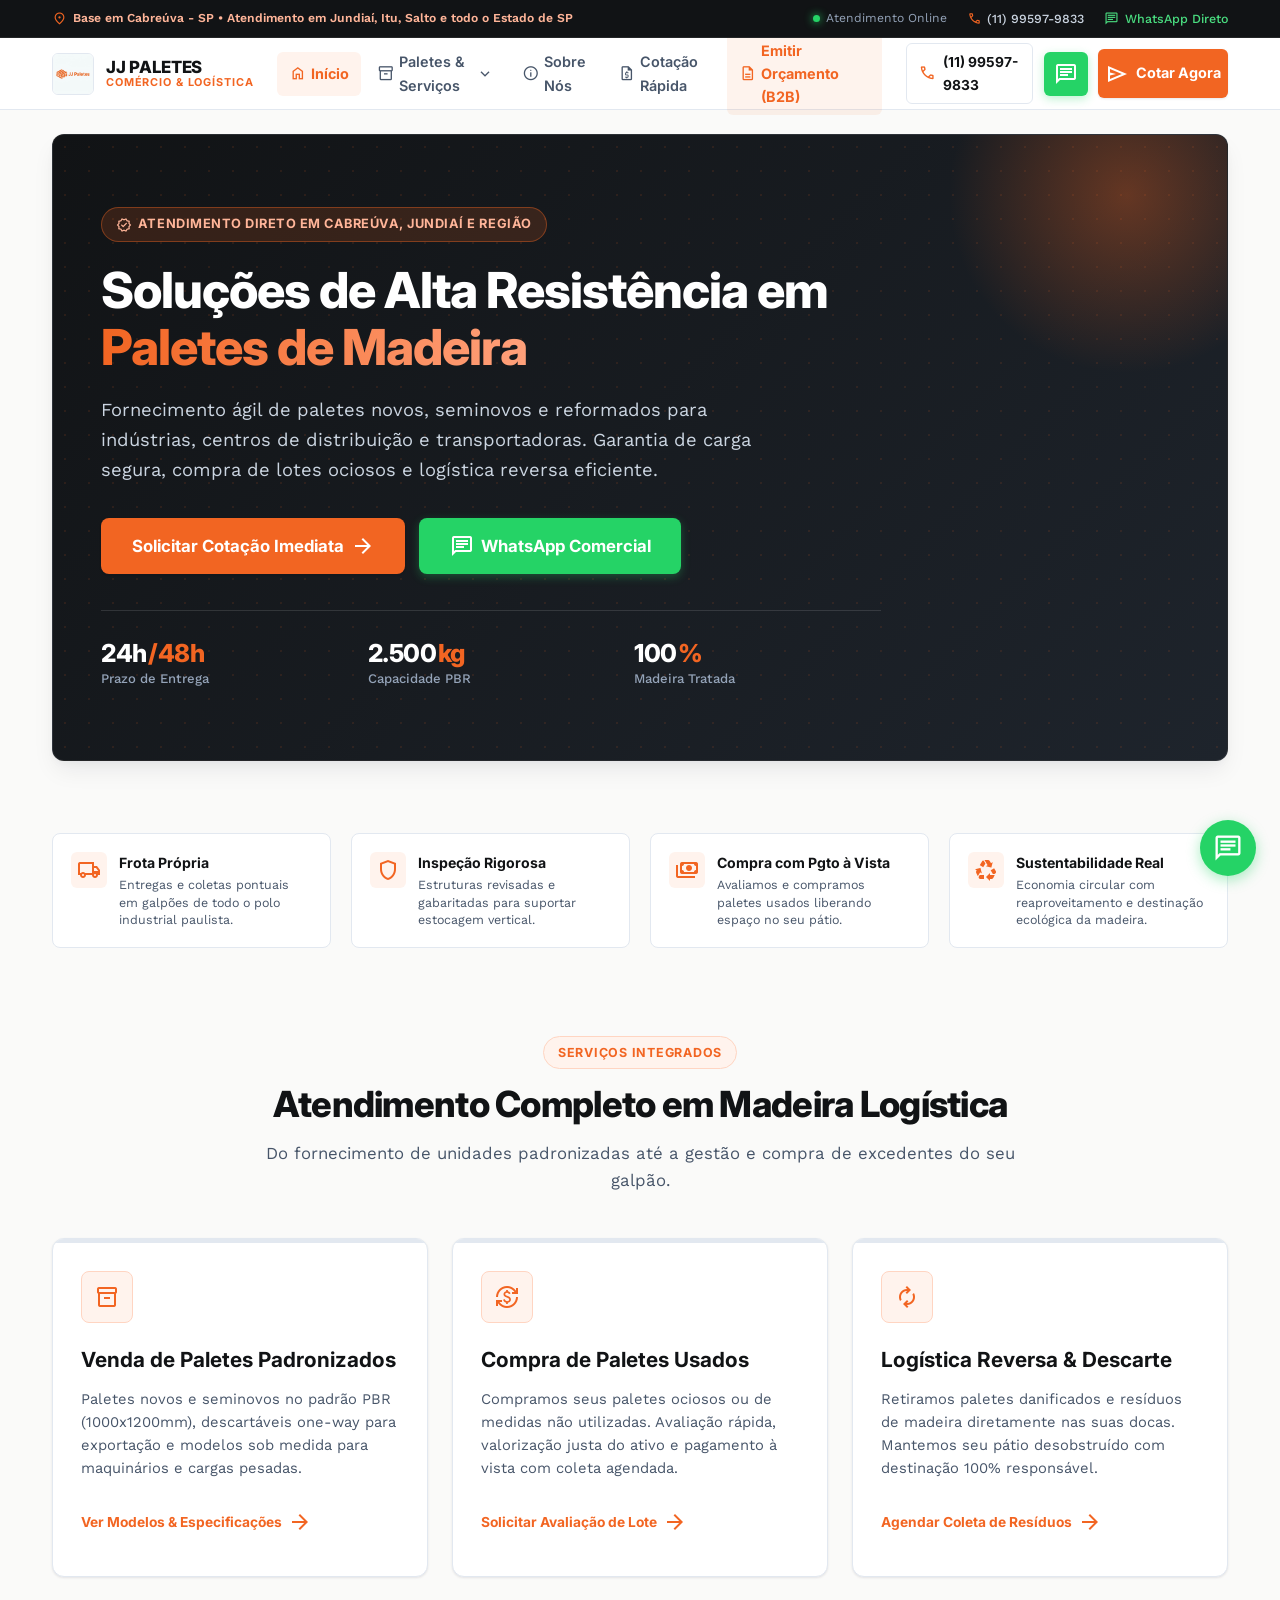
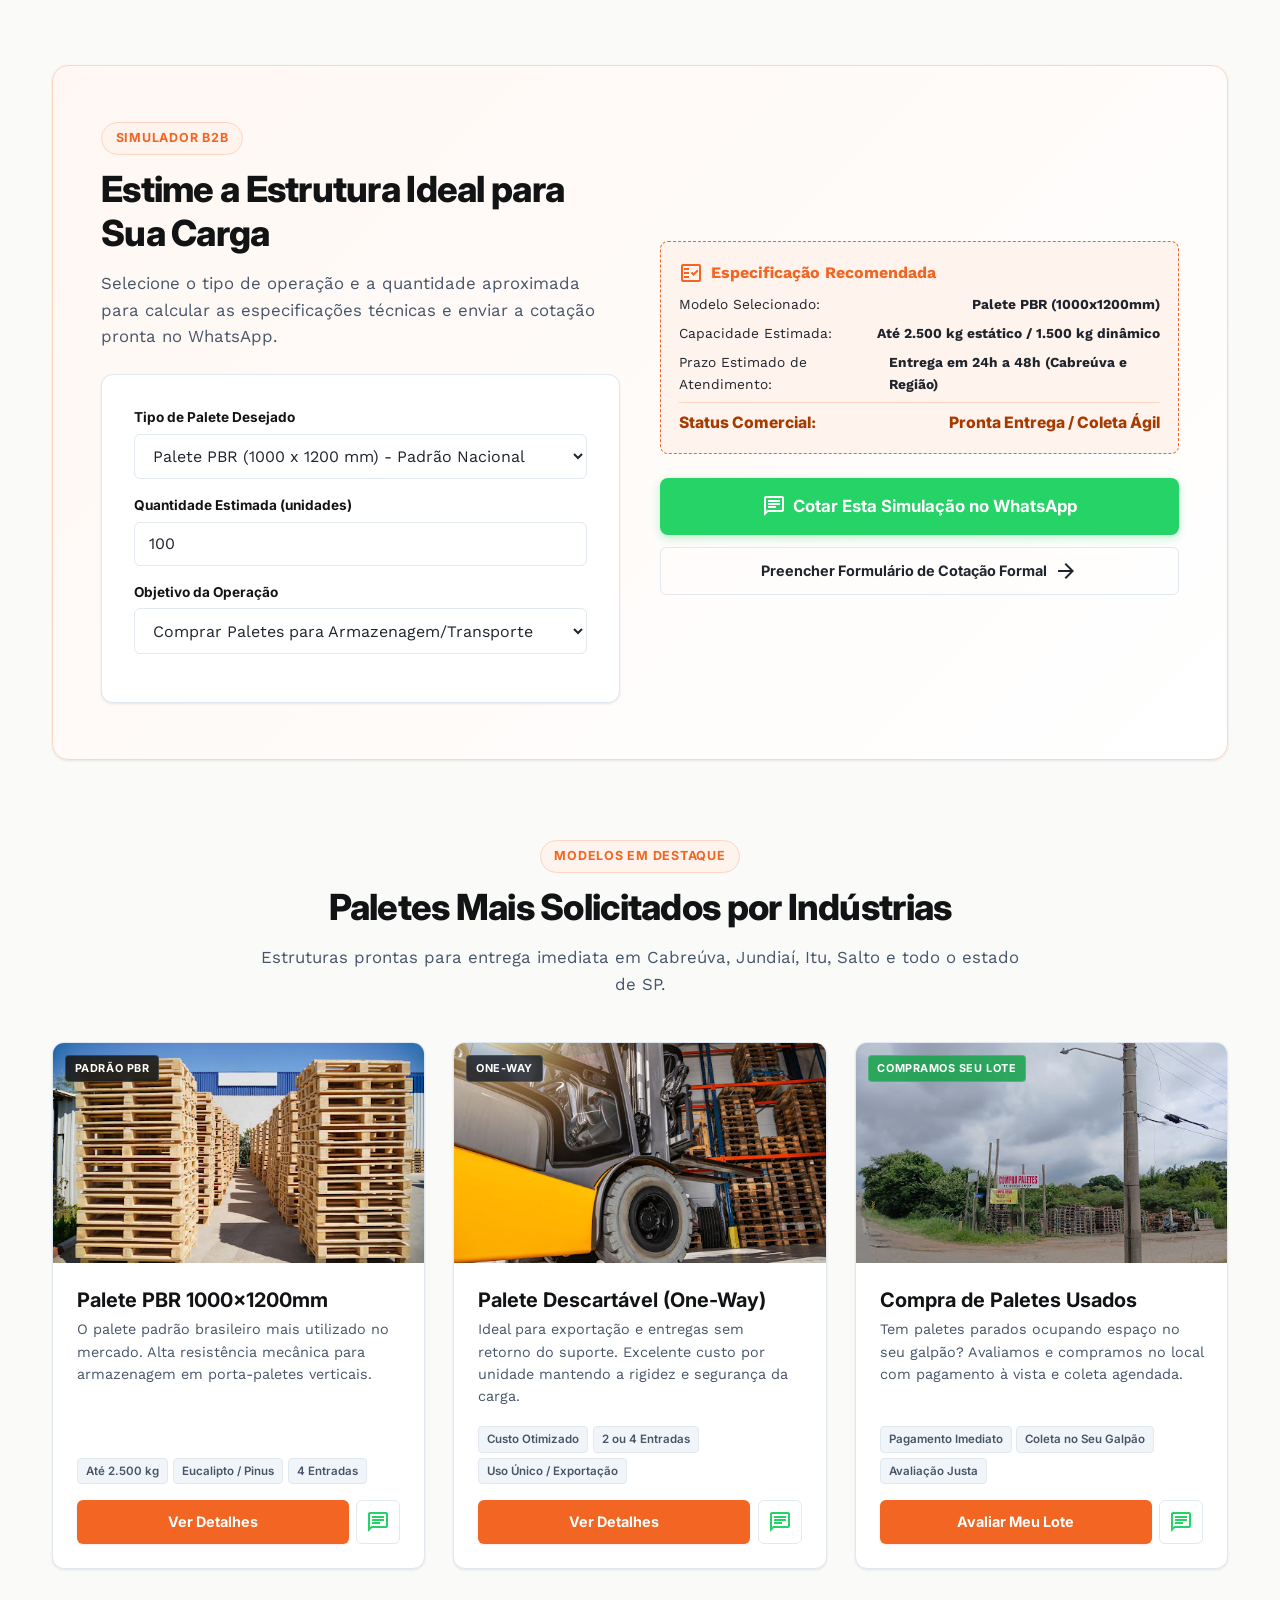
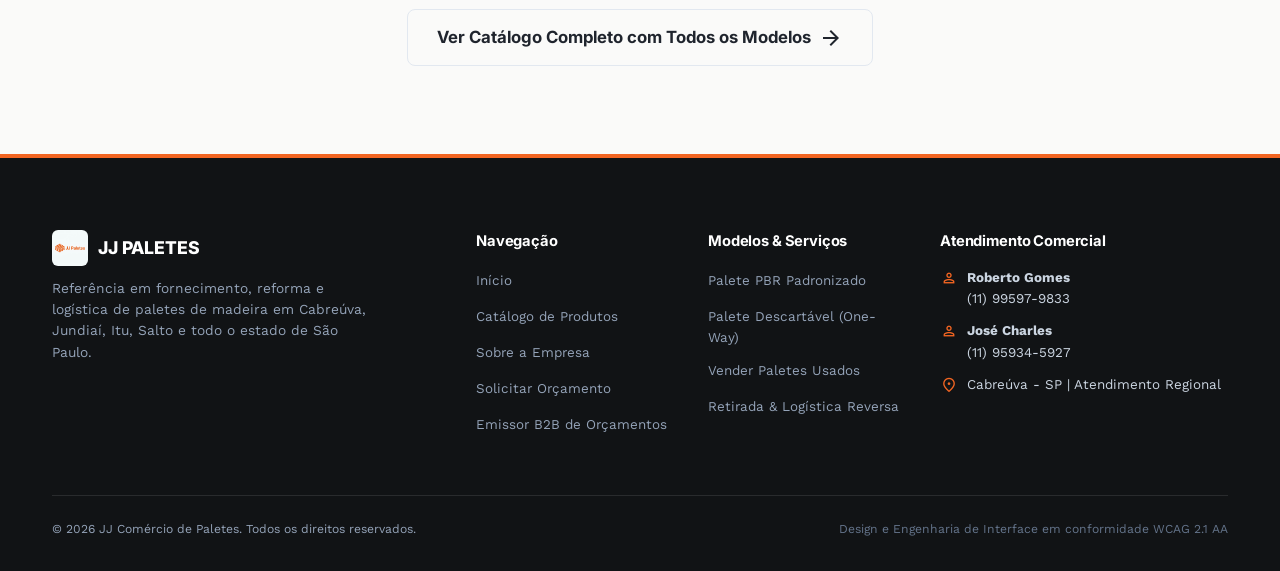
==== commit bf6c1545: "fix(mobile): remove barra superior duplicada no mobile, aprimora drawer e ajusta tipografia e alvos " ====
--- a/index.html
+++ b/index.html
@@ -285,15 +285,15 @@
         <div class="hero-stats-grid">
           <div class="hero-stat-item">
             <div class="hero-stat-number">24h<span class="stat-accent">/48h</span></div>
-            <div class="hero-stat-label">Prazo Médio de Entrega</div>
+            <div class="hero-stat-label">Prazo de Entrega</div>
           </div>
           <div class="hero-stat-item">
             <div class="hero-stat-number">2.500<span class="stat-accent">kg</span></div>
-            <div class="hero-stat-label">Capacidade Padrão PBR</div>
+            <div class="hero-stat-label">Capacidade PBR</div>
           </div>
           <div class="hero-stat-item">
             <div class="hero-stat-number">100<span class="stat-accent">%</span></div>
-            <div class="hero-stat-label">Madeira Selecionada & Tratada</div>
+            <div class="hero-stat-label">Madeira Tratada</div>
           </div>
         </div>
       </div>
--- a/css/style.css
+++ b/css/style.css
@@ -6,6 +6,7 @@
    JJ COMÉRCIO DE PALETES - DESIGN SYSTEM & CORE CSS
    Diretrizes: Industrial Precision & Clean Heavy Duty (2.agents UI/UX Intelligence)
    Acessibilidade: WCAG 2.1 AA | Touch Targets >= 44px | Focus-Visible
+   Mobile-First & Ultra-Polished Responsiveness
    ========================================================================== */
 
 :root {
@@ -66,7 +67,7 @@
   --radius-xl: 16px;
   --radius-full: 9999px;
 
-  /* Dimensões & Espaçamentos */
+  /* Dimensões & Espaçamentos Padrão (Desktop) */
   --container-max: 1240px;
   --topbar-height: 38px;
   --header-height: 72px;
@@ -76,6 +77,15 @@
   --transition-fast: 0.15s cubic-bezier(0.4, 0, 0.2, 1);
   --transition-normal: 0.25s cubic-bezier(0.16, 1, 0.3, 1);
   --transition-slow: 0.4s cubic-bezier(0.16, 1, 0.3, 1);
+}
+
+/* Breakpoint Mobile (< 768px) */
+@media (max-width: 767px) {
+  :root {
+    --topbar-height: 0px;
+    --header-height: 58px;
+    --touch-target-min: 44px;
+  }
 }
 
 /* ==========================================================================
@@ -101,6 +111,7 @@
   color: var(--color-text);
   line-height: 1.6;
   min-height: 100vh;
+  min-height: 100dvh;
   display: flex;
   flex-direction: column;
   padding-top: calc(var(--topbar-height) + var(--header-height));
@@ -111,14 +122,9 @@
   -moz-osx-font-smoothing: grayscale;
 }
 
-@media (max-width: 768px) {
-  :root {
-    --topbar-height: 32px;
-    --header-height: 62px;
-  }
+@media (max-width: 767px) {
   body {
-    padding-top: calc(var(--topbar-height) + var(--header-height));
-    padding-bottom: 2rem;
+    padding-top: var(--header-height);
   }
 }
 
@@ -136,7 +142,7 @@
 
 button, input, select, textarea {
   font-family: inherit;
-  font-size: inherit;
+  font-size: 16px; /* Evita auto-zoom involuntário no iOS Safari */
 }
 
 /* Acessibilidade de Foco */
@@ -180,15 +186,8 @@
   max-width: var(--container-max);
   margin-left: auto;
   margin-right: auto;
-  padding-left: 1.25rem;
-  padding-right: 1.25rem;
-}
-
-@media (max-width: 640px) {
-  .container {
-    padding-left: 1rem;
-    padding-right: 1rem;
-  }
+  padding-left: 1rem;
+  padding-right: 1rem;
 }
 
 @media (min-width: 768px) {
@@ -204,12 +203,12 @@
 }
 
 .section-spacing {
-  margin-bottom: 3.5rem;
+  margin-bottom: 2.75rem;
 }
 
 @media (min-width: 768px) {
   .section-spacing {
-    margin-bottom: 6rem;
+    margin-bottom: 5.5rem;
   }
 }
 
@@ -217,7 +216,13 @@
 .section-header {
   text-align: center;
   max-width: 760px;
-  margin: 0 auto 2.5rem auto;
+  margin: 0 auto 2rem auto;
+}
+
+@media (min-width: 768px) {
+  .section-header {
+    margin-bottom: 2.75rem;
+  }
 }
 
 .section-header.text-left {
@@ -228,130 +233,137 @@
 .section-tag {
   display: inline-flex;
   align-items: center;
-  gap: 0.4rem;
-  font-family: var(--font-heading);
-  font-size: 0.76rem;
+  gap: 0.35rem;
+  font-family: var(--font-heading);
+  font-size: 0.72rem;
   font-weight: 700;
-  letter-spacing: 0.08em;
+  letter-spacing: 0.06em;
   text-transform: uppercase;
   color: var(--color-primary);
   background: var(--color-primary-light);
   border: 1px solid var(--color-primary-dim);
-  padding: 0.35rem 0.85rem;
+  padding: 0.3rem 0.75rem;
   border-radius: var(--radius-full);
-  margin-bottom: 0.75rem;
+  margin-bottom: 0.6rem;
+}
+
+@media (min-width: 768px) {
+  .section-tag {
+    font-size: 0.78rem;
+    padding: 0.35rem 0.85rem;
+    margin-bottom: 0.85rem;
+  }
 }
 
 .section-title {
   font-family: var(--font-heading);
-  font-size: 1.75rem;
+  font-size: 1.5rem;
   font-weight: 800;
   color: var(--color-dark);
-  line-height: 1.2;
+  line-height: 1.22;
   letter-spacing: -0.02em;
-  margin-bottom: 0.75rem;
+  margin-bottom: 0.6rem;
 }
 
 @media (min-width: 768px) {
   .section-title {
-    font-size: 2.35rem;
+    font-size: 2.25rem;
+    margin-bottom: 0.85rem;
   }
 }
 
 .section-desc {
-  font-size: 1rem;
+  font-size: 0.92rem;
   color: var(--color-text-secondary);
-  line-height: 1.6;
+  line-height: 1.55;
 }
 
 @media (min-width: 768px) {
   .section-desc {
     font-size: 1.05rem;
+    line-height: 1.6;
   }
 }
 
 /* ==========================================================================
-   TOP UTILITY BAR (BARRA SUPERIOR)
+   TOP UTILITY BAR (EXIBIDA APENAS NO DESKTOP/TABLET >= 768PX)
    ========================================================================== */
 
 .top-bar {
-  position: fixed;
-  top: 0;
-  left: 0;
-  right: 0;
-  height: var(--topbar-height);
-  background: #111315;
-  color: #CBD5E1;
-  font-size: 0.78rem;
-  border-bottom: 1px solid rgba(255, 255, 255, 0.08);
-  z-index: 1010;
-  display: flex;
-  align-items: center;
-}
-
-.top-bar-inner {
-  display: flex;
-  align-items: center;
-  justify-content: space-between;
-  gap: 0.75rem;
-  width: 100%;
-}
-
-.top-bar-left {
-  display: flex;
-  align-items: center;
-  gap: 0.75rem;
-  overflow: hidden;
-  white-space: nowrap;
-  text-overflow: ellipsis;
-}
-
-.top-bar-badge {
-  display: inline-flex;
-  align-items: center;
-  gap: 0.35rem;
-  color: #FFB599;
-  font-weight: 600;
-  font-size: 0.74rem;
-  white-space: nowrap;
-  overflow: hidden;
-  text-overflow: ellipsis;
-}
-
-.top-bar-badge .material-symbols-outlined {
-  font-size: 14px;
-  color: var(--color-primary);
-}
-
-.top-bar-right {
   display: none;
-  align-items: center;
-  gap: 1.25rem;
-}
-
-@media (min-width: 768px) {
+}
+
+@media (min-width: 768px) {
+  .top-bar {
+    display: flex;
+    position: fixed;
+    top: 0;
+    left: 0;
+    right: 0;
+    height: var(--topbar-height);
+    background: #111315;
+    color: #CBD5E1;
+    font-size: 0.78rem;
+    border-bottom: 1px solid rgba(255, 255, 255, 0.08);
+    z-index: 1010;
+    align-items: center;
+  }
+
+  .top-bar-inner {
+    display: flex;
+    align-items: center;
+    justify-content: space-between;
+    gap: 1rem;
+    width: 100%;
+  }
+
+  .top-bar-left {
+    display: flex;
+    align-items: center;
+    gap: 1rem;
+    overflow: hidden;
+    white-space: nowrap;
+    text-overflow: ellipsis;
+  }
+
+  .top-bar-badge {
+    display: inline-flex;
+    align-items: center;
+    gap: 0.35rem;
+    color: #FFB599;
+    font-weight: 600;
+    font-size: 0.76rem;
+  }
+
+  .top-bar-badge .material-symbols-outlined {
+    font-size: 15px;
+    color: var(--color-primary);
+  }
+
   .top-bar-right {
     display: flex;
-  }
-}
-
-.top-bar-link {
-  color: #CBD5E1;
-  display: inline-flex;
-  align-items: center;
-  gap: 0.35rem;
-  font-size: 0.78rem;
-  font-weight: 500;
-  transition: color var(--transition-fast);
-}
-
-.top-bar-link:hover {
-  color: var(--color-primary);
-}
-
-.top-bar-link .material-symbols-outlined {
-  font-size: 15px;
-  color: var(--color-primary);
+    align-items: center;
+    gap: 1.25rem;
+  }
+
+  .top-bar-link {
+    color: #CBD5E1;
+    display: inline-flex;
+    align-items: center;
+    gap: 0.35rem;
+    font-size: 0.78rem;
+    font-weight: 500;
+    transition: color var(--transition-fast);
+  }
+
+  .top-bar-link:hover {
+    color: var(--color-primary);
+  }
+
+  .top-bar-link .material-symbols-outlined {
+    font-size: 15px;
+    color: var(--color-primary);
+  }
 }
 
 .online-pulse-dot {
@@ -376,22 +388,27 @@
 
 .site-header {
   position: fixed;
-  top: var(--topbar-height);
+  top: 0;
   left: 0;
   right: 0;
   height: var(--header-height);
-  background-color: rgba(255, 255, 255, 0.96);
-  backdrop-filter: blur(14px);
-  -webkit-backdrop-filter: blur(14px);
+  background-color: rgba(255, 255, 255, 0.98);
+  backdrop-filter: blur(12px);
+  -webkit-backdrop-filter: blur(12px);
   border-bottom: 1px solid var(--color-border);
   z-index: 1000;
-  transition: all var(--transition-normal);
+  transition: background-color var(--transition-fast), box-shadow var(--transition-fast);
+}
+
+@media (min-width: 768px) {
+  .site-header {
+    top: var(--topbar-height);
+  }
 }
 
 .site-header.scrolled {
-  background-color: rgba(255, 255, 255, 0.99);
-  box-shadow: var(--shadow-md);
-  border-bottom-color: rgba(226, 232, 240, 0.9);
+  box-shadow: var(--shadow-sm);
+  border-bottom-color: rgba(203, 213, 225, 0.8);
 }
 
 .header-inner {
@@ -399,7 +416,7 @@
   display: flex;
   align-items: center;
   justify-content: space-between;
-  gap: 0.75rem;
+  gap: 0.5rem;
 }
 
 @media (min-width: 768px) {
@@ -412,7 +429,7 @@
 .brand-logo {
   display: flex;
   align-items: center;
-  gap: 0.6rem;
+  gap: 0.5rem;
   font-family: var(--font-heading);
   font-weight: 800;
   font-size: 1.05rem;
@@ -440,8 +457,8 @@
 
 @media (min-width: 768px) {
   .brand-logo img {
-    width: 44px;
-    height: 44px;
+    width: 42px;
+    height: 42px;
   }
 }
 
@@ -468,7 +485,7 @@
   font-size: 0.62rem;
   font-weight: 700;
   text-transform: uppercase;
-  letter-spacing: 0.06em;
+  letter-spacing: 0.05em;
   color: var(--color-primary);
 }
 
@@ -483,10 +500,10 @@
 .desktop-nav {
   display: none;
   align-items: center;
-  gap: 0.35rem;
-}
-
-@media (min-width: 980px) {
+  gap: 0.25rem;
+}
+
+@media (min-width: 990px) {
   .desktop-nav {
     display: flex;
   }
@@ -494,10 +511,10 @@
 
 .nav-link {
   font-family: var(--font-heading);
-  font-size: 0.92rem;
+  font-size: 0.9rem;
   font-weight: 600;
   color: var(--color-text-secondary);
-  padding: 0.5rem 0.85rem;
+  padding: 0.45rem 0.75rem;
   border-radius: var(--radius-sm);
   min-height: var(--touch-target-min);
   display: inline-flex;
@@ -558,7 +575,7 @@
   border: 1px solid var(--color-border);
   border-radius: var(--radius-lg);
   box-shadow: var(--shadow-xl);
-  padding: 0.75rem;
+  padding: 0.65rem;
   display: none;
   flex-direction: column;
   gap: 0.25rem;
@@ -580,8 +597,8 @@
 .dropdown-item {
   display: flex;
   align-items: center;
-  gap: 0.75rem;
-  padding: 0.65rem 0.85rem;
+  gap: 0.65rem;
+  padding: 0.6rem 0.75rem;
   border-radius: var(--radius-sm);
   color: var(--color-text);
   text-decoration: none;
@@ -594,8 +611,8 @@
 }
 
 .dropdown-icon {
-  width: 34px;
-  height: 34px;
+  width: 32px;
+  height: 32px;
   border-radius: var(--radius-xs);
   background: var(--color-primary-light);
   color: var(--color-primary);
@@ -606,7 +623,7 @@
 }
 
 .dropdown-icon .material-symbols-outlined {
-  font-size: 20px;
+  font-size: 18px;
 }
 
 .dropdown-item-text {
@@ -618,7 +635,7 @@
 .dropdown-item-title {
   font-family: var(--font-heading);
   font-weight: 700;
-  font-size: 0.88rem;
+  font-size: 0.85rem;
   line-height: 1.2;
   display: flex;
   align-items: center;
@@ -626,8 +643,8 @@
 }
 
 .dropdown-badge {
-  font-size: 0.65rem;
-  padding: 0.15rem 0.45rem;
+  font-size: 0.62rem;
+  padding: 0.12rem 0.4rem;
   border-radius: var(--radius-full);
   background: var(--color-primary);
   color: #FFF;
@@ -636,16 +653,22 @@
 }
 
 .dropdown-item-desc {
-  font-size: 0.74rem;
+  font-size: 0.72rem;
   color: var(--color-text-muted);
-  margin-top: 0.15rem;
+  margin-top: 0.1rem;
 }
 
 /* Ações do Header */
 .header-actions {
   display: flex;
   align-items: center;
-  gap: 0.5rem;
+  gap: 0.45rem;
+}
+
+@media (min-width: 768px) {
+  .header-actions {
+    gap: 0.65rem;
+  }
 }
 
 .header-cta-btn {
@@ -663,10 +686,10 @@
   align-items: center;
   gap: 0.4rem;
   font-family: var(--font-heading);
-  font-size: 0.88rem;
+  font-size: 0.86rem;
   font-weight: 700;
   color: var(--color-dark);
-  padding: 0.5rem 0.75rem;
+  padding: 0.45rem 0.7rem;
   border-radius: var(--radius-sm);
   border: 1px solid var(--color-border);
   min-height: var(--touch-target-min);
@@ -707,14 +730,14 @@
   display: inline-flex;
 }
 
-@media (min-width: 980px) {
+@media (min-width: 990px) {
   .mobile-menu-toggle {
     display: none;
   }
 }
 
 /* ==========================================================================
-   MENU MOBILE GAVETA (FULLSCREEN OVERLAY COM SLIDE-IN ROBUSTO)
+   MENU GAVETA MOBILE (SLIDE-IN POLIDO)
    ========================================================================== */
 
 .mobile-nav-drawer {
@@ -723,7 +746,7 @@
   left: 0;
   right: 0;
   bottom: 0;
-  background-color: rgba(17, 19, 21, 0.7);
+  background-color: rgba(17, 19, 21, 0.65);
   backdrop-filter: blur(8px);
   -webkit-backdrop-filter: blur(8px);
   z-index: 2500;
@@ -741,14 +764,14 @@
 .mobile-nav-content {
   background: var(--color-surface);
   width: 88%;
-  max-width: 360px;
+  max-width: 350px;
   height: 100vh;
   height: 100dvh;
   overflow-y: auto;
-  padding: 1.25rem 1.25rem 2rem 1.25rem;
+  padding: 1.25rem 1.15rem 2rem 1.15rem;
   display: flex;
   flex-direction: column;
-  gap: 0.5rem;
+  gap: 0.4rem;
   box-shadow: var(--shadow-xl);
   transform: translateX(100%);
   transition: transform 0.28s cubic-bezier(0.16, 1, 0.3, 1);
@@ -760,10 +783,10 @@
 
 .mobile-nav-link {
   font-family: var(--font-heading);
-  font-size: 0.98rem;
+  font-size: 0.95rem;
   font-weight: 600;
   color: var(--color-text);
-  padding: 0.75rem 0.85rem;
+  padding: 0.7rem 0.75rem;
   border-radius: var(--radius-sm);
   display: flex;
   align-items: center;
@@ -781,22 +804,22 @@
 .mobile-submenu-box {
   background: var(--color-surface-muted);
   border-radius: var(--radius-md);
-  padding: 0.5rem;
-  margin: 0.15rem 0 0.5rem 0;
+  padding: 0.4rem;
+  margin: 0.1rem 0 0.4rem 0;
   display: flex;
   flex-direction: column;
-  gap: 0.25rem;
+  gap: 0.2rem;
 }
 
 .mobile-sub-link {
-  font-size: 0.88rem;
+  font-size: 0.85rem;
   font-weight: 600;
   color: var(--color-text-secondary);
-  padding: 0.5rem 0.65rem;
+  padding: 0.45rem 0.6rem;
   border-radius: var(--radius-xs);
   display: flex;
   align-items: center;
-  gap: 0.5rem;
+  gap: 0.45rem;
 }
 
 .mobile-sub-link:hover,
@@ -813,12 +836,12 @@
   display: inline-flex;
   align-items: center;
   justify-content: center;
-  gap: 0.5rem;
-  font-family: var(--font-heading);
-  font-size: 0.92rem;
+  gap: 0.45rem;
+  font-family: var(--font-heading);
+  font-size: 0.9rem;
   font-weight: 700;
   line-height: 1;
-  padding: 0.75rem 1.4rem;
+  padding: 0.7rem 1.25rem;
   min-height: var(--touch-target-min);
   min-width: var(--touch-target-min);
   border-radius: var(--radius-sm);
@@ -882,18 +905,18 @@
 .btn-whatsapp {
   background-color: var(--color-whatsapp);
   color: #FFFFFF !important;
-  box-shadow: 0 4px 12px rgba(37, 211, 102, 0.3);
+  box-shadow: 0 3px 10px rgba(37, 211, 102, 0.3);
 }
 
 .btn-whatsapp:hover {
   background-color: var(--color-whatsapp-hover);
-  box-shadow: 0 6px 16px rgba(37, 211, 102, 0.4);
+  box-shadow: 0 5px 14px rgba(37, 211, 102, 0.4);
   transform: translateY(-1px);
 }
 
 .btn-lg {
-  padding: 0.85rem 1.5rem;
-  font-size: 1rem;
+  padding: 0.85rem 1.4rem;
+  font-size: 0.95rem;
   border-radius: var(--radius-md);
   min-height: 48px;
 }
@@ -906,8 +929,8 @@
 }
 
 .btn-sm {
-  padding: 0.45rem 0.85rem;
-  font-size: 0.82rem;
+  padding: 0.4rem 0.75rem;
+  font-size: 0.8rem;
   min-height: 36px;
 }
 
@@ -927,18 +950,18 @@
   overflow: hidden;
   background: linear-gradient(135deg, #111315 0%, #1E242C 100%);
   color: #FFFFFF;
-  padding: 2.5rem 1.25rem;
-  margin-top: 1rem;
-  margin-bottom: 2.5rem;
+  padding: 2rem 1.15rem 1.75rem 1.15rem;
+  margin-top: 0.75rem;
+  margin-bottom: 2.25rem;
   border: 1px solid rgba(255, 255, 255, 0.08);
-  box-shadow: var(--shadow-xl);
+  box-shadow: var(--shadow-lg);
 }
 
 @media (min-width: 768px) {
   .hero-section {
-    padding: 5rem 3.5rem;
-    margin-top: 2rem;
-    margin-bottom: 5rem;
+    padding: 4.5rem 3rem;
+    margin-top: 1.5rem;
+    margin-bottom: 4.5rem;
   }
 }
 
@@ -958,8 +981,8 @@
   position: absolute;
   top: -120px;
   right: -80px;
-  width: 420px;
-  height: 420px;
+  width: 360px;
+  height: 360px;
   background: radial-gradient(circle, rgba(242, 101, 34, 0.35) 0%, rgba(242, 101, 34, 0) 70%);
   border-radius: 50%;
   pointer-events: none;
@@ -974,51 +997,50 @@
 .hero-badge {
   display: inline-flex;
   align-items: center;
-  gap: 0.4rem;
+  gap: 0.35rem;
   background: rgba(242, 101, 34, 0.16);
   border: 1px solid rgba(242, 101, 34, 0.4);
   color: #FFB599;
   font-family: var(--font-heading);
-  font-size: 0.75rem;
+  font-size: 0.72rem;
   font-weight: 700;
   letter-spacing: 0.04em;
   text-transform: uppercase;
-  padding: 0.35rem 0.75rem;
+  padding: 0.3rem 0.7rem;
   border-radius: var(--radius-full);
-  margin-bottom: 1.25rem;
+  margin-bottom: 0.9rem;
   max-width: 100%;
 }
 
 @media (min-width: 768px) {
   .hero-badge {
     font-size: 0.8rem;
-    letter-spacing: 0.06em;
     padding: 0.4rem 0.9rem;
-    margin-bottom: 1.5rem;
+    margin-bottom: 1.25rem;
   }
 }
 
 .hero-title {
   font-family: var(--font-heading);
-  font-size: 1.85rem;
+  font-size: 1.6rem;
   font-weight: 800;
-  line-height: 1.18;
-  letter-spacing: -0.03em;
+  line-height: 1.2;
+  letter-spacing: -0.02em;
   color: #FFFFFF;
-  margin-bottom: 1rem;
-}
-
-@media (min-width: 640px) {
+  margin-bottom: 0.75rem;
+}
+
+@media (min-width: 480px) {
   .hero-title {
-    font-size: 2.4rem;
+    font-size: 1.95rem;
   }
 }
 
 @media (min-width: 768px) {
   .hero-title {
-    font-size: 3.25rem;
+    font-size: 3.1rem;
     line-height: 1.15;
-    margin-bottom: 1.25rem;
+    margin-bottom: 1.15rem;
   }
 }
 
@@ -1030,26 +1052,26 @@
 }
 
 .hero-subtitle {
-  font-size: 0.98rem;
-  line-height: 1.6;
+  font-size: 0.88rem;
+  line-height: 1.5;
   color: #CBD5E1;
-  margin-bottom: 1.75rem;
+  margin-bottom: 1.35rem;
   max-width: 650px;
 }
 
 @media (min-width: 768px) {
   .hero-subtitle {
-    font-size: 1.2rem;
+    font-size: 1.15rem;
     line-height: 1.65;
-    margin-bottom: 2.25rem;
+    margin-bottom: 2rem;
   }
 }
 
 .hero-cta-group {
   display: flex;
   flex-direction: column;
-  gap: 0.75rem;
-  margin-bottom: 2rem;
+  gap: 0.65rem;
+  margin-bottom: 1.5rem;
 }
 
 @media (min-width: 480px) {
@@ -1057,8 +1079,8 @@
     flex-direction: row;
     flex-wrap: wrap;
     align-items: center;
-    gap: 1rem;
-    margin-bottom: 3rem;
+    gap: 0.85rem;
+    margin-bottom: 2.25rem;
   }
 }
 
@@ -1066,15 +1088,15 @@
 .hero-stats-grid {
   display: grid;
   grid-template-columns: repeat(3, 1fr);
-  gap: 0.65rem;
-  padding-top: 1.5rem;
+  gap: 0.5rem;
+  padding-top: 1.25rem;
   border-top: 1px solid rgba(255, 255, 255, 0.12);
 }
 
 @media (min-width: 768px) {
   .hero-stats-grid {
     gap: 1.25rem;
-    padding-top: 2rem;
+    padding-top: 1.75rem;
   }
 }
 
@@ -1085,18 +1107,19 @@
 
 .hero-stat-number {
   font-family: var(--font-heading);
-  font-size: 1.25rem;
+  font-size: 1.1rem;
   font-weight: 800;
   color: #FFFFFF;
   letter-spacing: -0.02em;
   display: flex;
   align-items: center;
-  gap: 0.15rem;
+  gap: 0.1rem;
+  line-height: 1.2;
 }
 
 @media (min-width: 768px) {
   .hero-stat-number {
-    font-size: 1.6rem;
+    font-size: 1.55rem;
   }
 }
 
@@ -1105,10 +1128,11 @@
 }
 
 .hero-stat-label {
-  font-size: 0.72rem;
+  font-size: 0.68rem;
   color: #94A3B8;
   font-weight: 500;
-  line-height: 1.3;
+  line-height: 1.25;
+  margin-top: 0.15rem;
 }
 
 @media (min-width: 768px) {
@@ -1124,7 +1148,7 @@
 .services-grid {
   display: grid;
   grid-template-columns: 1fr;
-  gap: 1.25rem;
+  gap: 1rem;
 }
 
 @media (min-width: 768px) {
@@ -1138,7 +1162,7 @@
   background: var(--color-surface);
   border: 1px solid var(--color-border);
   border-radius: var(--radius-lg);
-  padding: 1.5rem 1.25rem;
+  padding: 1.35rem 1.15rem;
   box-shadow: var(--shadow-sm);
   display: flex;
   flex-direction: column;
@@ -1165,8 +1189,8 @@
 }
 
 .service-card:hover {
-  transform: translateY(-4px);
-  box-shadow: var(--shadow-lg);
+  transform: translateY(-3px);
+  box-shadow: var(--shadow-md);
   border-color: var(--color-border-warm);
 }
 
@@ -1175,15 +1199,15 @@
 }
 
 .service-icon-box {
-  width: 48px;
-  height: 48px;
+  width: 44px;
+  height: 44px;
   border-radius: var(--radius-md);
   background: var(--color-primary-light);
   color: var(--color-primary);
   display: flex;
   align-items: center;
   justify-content: center;
-  margin-bottom: 1rem;
+  margin-bottom: 0.85rem;
   border: 1px solid var(--color-primary-dim);
 }
 
@@ -1196,15 +1220,15 @@
 }
 
 .service-icon-box .material-symbols-outlined {
-  font-size: 26px;
+  font-size: 24px;
 }
 
 .service-card h3 {
   font-family: var(--font-heading);
-  font-size: 1.2rem;
+  font-size: 1.1rem;
   font-weight: 700;
   color: var(--color-dark);
-  margin-bottom: 0.6rem;
+  margin-bottom: 0.5rem;
 }
 
 @media (min-width: 768px) {
@@ -1216,16 +1240,24 @@
 
 .service-card p {
   color: var(--color-text-secondary);
-  font-size: 0.92rem;
-  line-height: 1.55;
-  margin-bottom: 1.25rem;
+  font-size: 0.88rem;
+  line-height: 1.5;
+  margin-bottom: 1rem;
   flex: 1;
 }
 
+@media (min-width: 768px) {
+  .service-card p {
+    font-size: 0.92rem;
+    line-height: 1.55;
+    margin-bottom: 1.25rem;
+  }
+}
+
 .service-link {
   font-family: var(--font-heading);
   font-weight: 700;
-  font-size: 0.88rem;
+  font-size: 0.86rem;
   color: var(--color-primary);
   display: inline-flex;
   align-items: center;
@@ -1248,15 +1280,15 @@
   flex-wrap: wrap;
   align-items: center;
   justify-content: center;
-  gap: 0.4rem;
-  margin-bottom: 2rem;
+  gap: 0.35rem;
+  margin-bottom: 1.5rem;
 }
 
 .filter-pill {
   font-family: var(--font-heading);
-  font-size: 0.84rem;
+  font-size: 0.8rem;
   font-weight: 600;
-  padding: 0.5rem 1rem;
+  padding: 0.45rem 0.85rem;
   border-radius: var(--radius-full);
   border: 1px solid var(--color-border);
   background: var(--color-surface);
@@ -1271,7 +1303,6 @@
 .filter-pill:hover {
   background: var(--color-surface-muted);
   color: var(--color-dark);
-  border-color: var(--color-text-muted);
 }
 
 .filter-pill.active {
@@ -1284,7 +1315,7 @@
 .products-grid {
   display: grid;
   grid-template-columns: 1fr;
-  gap: 1.5rem;
+  gap: 1.25rem;
 }
 
 @media (min-width: 640px) {
@@ -1312,15 +1343,15 @@
 }
 
 .product-card:hover {
-  transform: translateY(-4px);
-  box-shadow: var(--shadow-lg);
+  transform: translateY(-3px);
+  box-shadow: var(--shadow-md);
   border-color: var(--color-border-warm);
 }
 
 .product-image-wrap {
   position: relative;
   width: 100%;
-  height: 200px;
+  height: 180px;
   background: #F1F5F9;
   overflow: hidden;
 }
@@ -1344,23 +1375,23 @@
 
 .product-tag {
   position: absolute;
-  top: 0.85rem;
-  left: 0.85rem;
+  top: 0.75rem;
+  left: 0.75rem;
   background: rgba(17, 19, 21, 0.85);
   backdrop-filter: blur(4px);
   color: #FFFFFF;
   font-family: var(--font-heading);
-  font-size: 0.7rem;
+  font-size: 0.68rem;
   font-weight: 700;
-  letter-spacing: 0.06em;
+  letter-spacing: 0.05em;
   text-transform: uppercase;
-  padding: 0.3rem 0.65rem;
+  padding: 0.25rem 0.55rem;
   border-radius: var(--radius-xs);
   border: 1px solid rgba(255, 255, 255, 0.15);
 }
 
 .product-body {
-  padding: 1.25rem;
+  padding: 1.15rem;
   display: flex;
   flex-direction: column;
   flex: 1;
@@ -1374,10 +1405,10 @@
 
 .product-title {
   font-family: var(--font-heading);
-  font-size: 1.15rem;
+  font-size: 1.1rem;
   font-weight: 700;
   color: var(--color-dark);
-  margin-bottom: 0.45rem;
+  margin-bottom: 0.35rem;
   line-height: 1.3;
 }
 
@@ -1388,29 +1419,36 @@
 }
 
 .product-desc {
-  font-size: 0.9rem;
+  font-size: 0.86rem;
   color: var(--color-text-secondary);
-  line-height: 1.55;
-  margin-bottom: 1.15rem;
+  line-height: 1.5;
+  margin-bottom: 1rem;
   flex: 1;
 }
 
-/* Pills de Especificação */
+@media (min-width: 768px) {
+  .product-desc {
+    font-size: 0.9rem;
+    line-height: 1.55;
+    margin-bottom: 1.15rem;
+  }
+}
+
 .product-specs {
   display: flex;
   flex-wrap: wrap;
-  gap: 0.35rem;
-  margin-bottom: 1.25rem;
+  gap: 0.3rem;
+  margin-bottom: 1rem;
 }
 
 .spec-pill {
   font-family: var(--font-heading);
-  font-size: 0.74rem;
+  font-size: 0.72rem;
   font-weight: 600;
   color: var(--color-text-secondary);
   background: var(--color-surface-muted);
   border: 1px solid var(--color-border);
-  padding: 0.25rem 0.55rem;
+  padding: 0.2rem 0.5rem;
   border-radius: var(--radius-xs);
   display: inline-flex;
   align-items: center;
@@ -1420,7 +1458,7 @@
 .product-actions {
   display: grid;
   grid-template-columns: 1fr auto;
-  gap: 0.5rem;
+  gap: 0.45rem;
 }
 
 /* ==========================================================================
@@ -1430,14 +1468,15 @@
 .pallet-calc-section {
   background: linear-gradient(135deg, #FFF7F3 0%, #FFFFFF 100%);
   border: 1px solid var(--color-border-warm);
-  border-radius: var(--radius-xl);
-  padding: 1.75rem 1.25rem;
-  box-shadow: var(--shadow-md);
-  margin-bottom: 3.5rem;
+  border-radius: var(--radius-lg);
+  padding: 1.5rem 1.15rem;
+  box-shadow: var(--shadow-sm);
+  margin-bottom: 2.75rem;
 }
 
 @media (min-width: 768px) {
   .pallet-calc-section {
+    border-radius: var(--radius-xl);
     padding: 3.5rem 3rem;
     margin-bottom: 5rem;
   }
@@ -1446,53 +1485,54 @@
 .calc-grid {
   display: grid;
   grid-template-columns: 1fr;
-  gap: 2rem;
-  align-items: center;
+  gap: 1.5rem;
 }
 
 @media (min-width: 900px) {
   .calc-grid {
     grid-template-columns: 1fr 1fr;
     gap: 2.5rem;
+    align-items: center;
   }
 }
 
 .calc-card {
   background: var(--color-surface);
   border: 1px solid var(--color-border);
-  border-radius: var(--radius-lg);
-  padding: 1.5rem;
+  border-radius: var(--radius-md);
+  padding: 1.15rem;
   box-shadow: var(--shadow-sm);
 }
 
 @media (min-width: 768px) {
   .calc-card {
+    border-radius: var(--radius-lg);
     padding: 2rem;
   }
 }
 
 .calc-input-group {
-  margin-bottom: 1.15rem;
+  margin-bottom: 1rem;
 }
 
 .calc-input-group label {
   display: block;
   font-family: var(--font-heading);
-  font-size: 0.88rem;
+  font-size: 0.85rem;
   font-weight: 700;
   color: var(--color-dark);
-  margin-bottom: 0.35rem;
+  margin-bottom: 0.3rem;
 }
 
 .calc-input-group select,
 .calc-input-group input {
   width: 100%;
-  padding: 0.75rem 1rem;
+  padding: 0.7rem 0.85rem;
   border: 1px solid var(--color-border);
   border-radius: var(--radius-sm);
   background: var(--color-surface);
   color: var(--color-text);
-  font-size: 0.95rem;
+  font-size: 16px;
   min-height: var(--touch-target-min);
   transition: border-color var(--transition-fast), box-shadow var(--transition-fast);
 }
@@ -1508,26 +1548,26 @@
   background: var(--color-surface-container);
   border: 1px dashed var(--color-primary);
   border-radius: var(--radius-md);
-  padding: 1.25rem;
-  margin-top: 1rem;
+  padding: 1.1rem;
+  margin-top: 0.75rem;
   display: flex;
   flex-direction: column;
-  gap: 0.5rem;
+  gap: 0.45rem;
 }
 
 .calc-result-row {
   display: flex;
   justify-content: space-between;
-  font-size: 0.9rem;
+  font-size: 0.86rem;
   color: var(--color-text);
 }
 
 .calc-result-row.highlight {
   font-family: var(--font-heading);
   font-weight: 800;
-  font-size: 1.1rem;
+  font-size: 0.98rem;
   color: var(--color-primary-dark);
-  padding-top: 0.5rem;
+  padding-top: 0.45rem;
   border-top: 1px solid var(--color-primary-dim);
 }
 
@@ -1538,15 +1578,17 @@
 .quote-section {
   background: var(--color-surface);
   border: 1px solid var(--color-border);
-  border-radius: var(--radius-xl);
+  border-radius: var(--radius-lg);
   overflow: hidden;
-  box-shadow: var(--shadow-lg);
+  box-shadow: var(--shadow-sm);
   position: relative;
-  margin-bottom: 3.5rem;
+  margin-bottom: 2.75rem;
 }
 
 @media (min-width: 768px) {
   .quote-section {
+    border-radius: var(--radius-xl);
+    box-shadow: var(--shadow-lg);
     margin-bottom: 5rem;
   }
 }
@@ -1571,10 +1613,10 @@
 .quote-sidebar {
   background: linear-gradient(180deg, #111315 0%, #1A1F26 100%);
   color: #FFFFFF;
-  padding: 2rem 1.5rem;
+  padding: 1.75rem 1.15rem;
   display: flex;
   flex-direction: column;
-  gap: 1.5rem;
+  gap: 1.25rem;
 }
 
 @media (min-width: 768px) {
@@ -1586,32 +1628,32 @@
 
 .quote-sidebar h2 {
   font-family: var(--font-heading);
-  font-size: 1.35rem;
+  font-size: 1.25rem;
   font-weight: 800;
   color: #FFFFFF;
-  margin-bottom: 0.5rem;
+  margin-bottom: 0.4rem;
 }
 
 .quote-sidebar p {
   color: #94A3B8;
-  font-size: 0.9rem;
-  line-height: 1.55;
+  font-size: 0.86rem;
+  line-height: 1.5;
 }
 
 .consultants-list {
   display: flex;
   flex-direction: column;
-  gap: 0.85rem;
+  gap: 0.75rem;
 }
 
 .consultant-item {
   background: rgba(255, 255, 255, 0.05);
   border: 1px solid rgba(255, 255, 255, 0.1);
   border-radius: var(--radius-md);
-  padding: 1rem;
+  padding: 0.85rem;
   display: flex;
   align-items: flex-start;
-  gap: 0.75rem;
+  gap: 0.65rem;
   transition: all var(--transition-fast);
 }
 
@@ -1621,8 +1663,8 @@
 }
 
 .consultant-icon {
-  width: 38px;
-  height: 38px;
+  width: 36px;
+  height: 36px;
   border-radius: 50%;
   background: rgba(242, 101, 34, 0.2);
   color: #FFB599;
@@ -1634,17 +1676,17 @@
 
 .consultant-info h4 {
   font-family: var(--font-heading);
-  font-size: 0.95rem;
+  font-size: 0.9rem;
   font-weight: 700;
   color: #FFFFFF;
-  margin-bottom: 0.2rem;
+  margin-bottom: 0.15rem;
 }
 
 .consultant-info a {
   display: block;
-  font-size: 0.82rem;
+  font-size: 0.8rem;
   color: #CBD5E1;
-  margin-bottom: 0.2rem;
+  margin-bottom: 0.15rem;
 }
 
 .consultant-info a:hover {
@@ -1652,13 +1694,13 @@
 }
 
 .consultant-info .email-link {
-  font-size: 0.76rem;
+  font-size: 0.72rem;
   color: #94A3B8;
 }
 
 /* Área do Formulário */
 .quote-form-wrap {
-  padding: 1.75rem 1.25rem;
+  padding: 1.5rem 1.15rem;
 }
 
 @media (min-width: 768px) {
@@ -1669,10 +1711,10 @@
 
 .form-title {
   font-family: var(--font-heading);
-  font-size: 1.35rem;
+  font-size: 1.25rem;
   font-weight: 800;
   color: var(--color-dark);
-  margin-bottom: 0.35rem;
+  margin-bottom: 0.3rem;
 }
 
 @media (min-width: 768px) {
@@ -1682,15 +1724,15 @@
 }
 
 .form-subtitle {
-  font-size: 0.92rem;
+  font-size: 0.88rem;
   color: var(--color-text-secondary);
-  margin-bottom: 1.75rem;
+  margin-bottom: 1.5rem;
 }
 
 .form-row-2 {
   display: grid;
   grid-template-columns: 1fr;
-  gap: 1rem;
+  gap: 0.85rem;
 }
 
 @media (min-width: 640px) {
@@ -1701,28 +1743,28 @@
 }
 
 .form-group {
-  margin-bottom: 1.15rem;
+  margin-bottom: 1rem;
 }
 
 .form-label {
   display: block;
   font-family: var(--font-heading);
-  font-size: 0.86rem;
+  font-size: 0.84rem;
   font-weight: 700;
   color: var(--color-dark);
-  margin-bottom: 0.35rem;
+  margin-bottom: 0.3rem;
 }
 
 .form-input,
 .form-select,
 .form-textarea {
   width: 100%;
-  padding: 0.75rem 1rem;
+  padding: 0.7rem 0.85rem;
   border: 1px solid var(--color-border);
   border-radius: var(--radius-sm);
   background: var(--color-surface);
   color: var(--color-text);
-  font-size: 0.95rem;
+  font-size: 16px;
   min-height: var(--touch-target-min);
   transition: all var(--transition-fast);
 }
@@ -1737,13 +1779,7 @@
 
 .form-textarea {
   resize: vertical;
-  min-height: 90px;
-}
-
-.form-helper {
-  font-size: 0.76rem;
-  color: var(--color-text-muted);
-  margin-top: 0.35rem;
+  min-height: 85px;
 }
 
 /* ==========================================================================
@@ -1763,7 +1799,7 @@
   display: flex;
   align-items: center;
   justify-content: center;
-  padding: 1rem;
+  padding: 0.75rem;
   opacity: 0;
   visibility: hidden;
   transition: all var(--transition-normal);
@@ -1793,10 +1829,10 @@
 
 .modal-close-btn {
   position: absolute;
-  top: 0.75rem;
-  right: 0.75rem;
-  width: 38px;
-  height: 38px;
+  top: 0.65rem;
+  right: 0.65rem;
+  width: 36px;
+  height: 36px;
   border-radius: 50%;
   background: rgba(255, 255, 255, 0.95);
   border: 1px solid var(--color-border);
@@ -1816,7 +1852,7 @@
 
 .modal-header-image {
   width: 100%;
-  height: 180px;
+  height: 160px;
   object-fit: cover;
   background: #F1F5F9;
 }
@@ -1828,7 +1864,7 @@
 }
 
 .modal-body {
-  padding: 1.25rem;
+  padding: 1.15rem;
 }
 
 @media (min-width: 768px) {
@@ -1839,10 +1875,10 @@
 
 .modal-title {
   font-family: var(--font-heading);
-  font-size: 1.3rem;
+  font-size: 1.2rem;
   font-weight: 800;
   color: var(--color-dark);
-  margin-bottom: 0.45rem;
+  margin-bottom: 0.35rem;
 }
 
 @media (min-width: 768px) {
@@ -1852,25 +1888,25 @@
 }
 
 .modal-desc {
-  font-size: 0.92rem;
+  font-size: 0.88rem;
   color: var(--color-text-secondary);
-  line-height: 1.6;
-  margin-bottom: 1.25rem;
+  line-height: 1.55;
+  margin-bottom: 1rem;
 }
 
 .modal-specs-list {
   background: var(--color-surface-muted);
   border: 1px solid var(--color-border);
   border-radius: var(--radius-md);
-  padding: 0.85rem 1rem;
-  margin-bottom: 1.25rem;
+  padding: 0.75rem 0.85rem;
+  margin-bottom: 1.15rem;
   list-style: none;
 }
 
 .modal-specs-list li {
-  font-size: 0.86rem;
+  font-size: 0.84rem;
   color: var(--color-text);
-  padding: 0.35rem 0;
+  padding: 0.3rem 0;
   display: flex;
   align-items: center;
   gap: 0.45rem;
@@ -1883,7 +1919,7 @@
 
 .modal-specs-list li .material-symbols-outlined {
   color: var(--color-primary);
-  font-size: 17px;
+  font-size: 16px;
 }
 
 /* ==========================================================================
@@ -1893,21 +1929,21 @@
 .credibility-grid {
   display: grid;
   grid-template-columns: 1fr;
-  gap: 1rem;
-  margin-bottom: 3.5rem;
-}
-
-@media (min-width: 640px) {
+  gap: 0.75rem;
+  margin-bottom: 2.75rem;
+}
+
+@media (min-width: 540px) {
   .credibility-grid {
     grid-template-columns: repeat(2, 1fr);
-    gap: 1.25rem;
+    gap: 1rem;
   }
 }
 
 @media (min-width: 1024px) {
   .credibility-grid {
     grid-template-columns: repeat(4, 1fr);
-    gap: 1.5rem;
+    gap: 1.25rem;
     margin-bottom: 4rem;
   }
 }
@@ -1916,22 +1952,15 @@
   background: var(--color-surface);
   border: 1px solid var(--color-border);
   border-radius: var(--radius-md);
-  padding: 1.25rem;
+  padding: 1.15rem;
   display: flex;
   align-items: flex-start;
-  gap: 0.85rem;
-}
-
-@media (min-width: 768px) {
-  .credibility-card {
-    padding: 1.5rem;
-    gap: 1rem;
-  }
+  gap: 0.75rem;
 }
 
 .credibility-icon {
-  width: 40px;
-  height: 40px;
+  width: 36px;
+  height: 36px;
   border-radius: var(--radius-sm);
   background: var(--color-primary-light);
   color: var(--color-primary);
@@ -1943,16 +1972,16 @@
 
 .credibility-text h4 {
   font-family: var(--font-heading);
-  font-size: 0.92rem;
+  font-size: 0.88rem;
   font-weight: 700;
   color: var(--color-dark);
-  margin-bottom: 0.15rem;
+  margin-bottom: 0.1rem;
 }
 
 .credibility-text p {
-  font-size: 0.8rem;
+  font-size: 0.78rem;
   color: var(--color-text-secondary);
-  line-height: 1.45;
+  line-height: 1.4;
 }
 
 /* ==========================================================================
@@ -1962,7 +1991,7 @@
 .site-footer {
   background: #111315;
   color: #94A3B8;
-  padding: 3.5rem 0 2rem 0;
+  padding: 2.75rem 0 1.75rem 0;
   border-top: 4px solid var(--color-primary);
   margin-top: auto;
 }
@@ -1976,8 +2005,8 @@
 .footer-grid {
   display: grid;
   grid-template-columns: 1fr;
-  gap: 2rem;
-  margin-bottom: 2.5rem;
+  gap: 1.75rem;
+  margin-bottom: 2rem;
 }
 
 @media (min-width: 640px) {
@@ -1997,38 +2026,38 @@
 .footer-brand {
   display: flex;
   flex-direction: column;
-  gap: 0.85rem;
+  gap: 0.75rem;
 }
 
 .footer-brand-logo {
   display: flex;
   align-items: center;
-  gap: 0.75rem;
+  gap: 0.65rem;
   color: #FFFFFF;
   font-family: var(--font-heading);
   font-weight: 800;
-  font-size: 1.15rem;
+  font-size: 1.1rem;
 }
 
 .footer-brand-logo img {
-  width: 40px;
-  height: 40px;
+  width: 36px;
+  height: 36px;
   border-radius: var(--radius-sm);
 }
 
 .footer-brand p {
-  font-size: 0.9rem;
-  line-height: 1.6;
+  font-size: 0.86rem;
+  line-height: 1.55;
   color: #94A3B8;
   max-width: 320px;
 }
 
 .footer-col h4 {
   font-family: var(--font-heading);
-  font-size: 0.98rem;
+  font-size: 0.92rem;
   font-weight: 700;
   color: #FFFFFF;
-  margin-bottom: 1rem;
+  margin-bottom: 0.85rem;
   letter-spacing: -0.01em;
 }
 
@@ -2036,13 +2065,13 @@
   list-style: none;
   display: flex;
   flex-direction: column;
-  gap: 0.6rem;
+  gap: 0.5rem;
 }
 
 .footer-links a {
-  font-size: 0.88rem;
+  font-size: 0.84rem;
   color: #94A3B8;
-  min-height: 32px;
+  min-height: 28px;
   display: inline-flex;
   align-items: center;
   transition: color var(--transition-fast);
@@ -2055,27 +2084,27 @@
 .footer-contact-item {
   display: flex;
   align-items: flex-start;
-  gap: 0.6rem;
-  font-size: 0.86rem;
-  margin-bottom: 0.75rem;
+  gap: 0.55rem;
+  font-size: 0.84rem;
+  margin-bottom: 0.65rem;
   color: #CBD5E1;
 }
 
 .footer-contact-item .material-symbols-outlined {
   color: var(--color-primary);
-  font-size: 19px;
+  font-size: 18px;
   margin-top: 2px;
 }
 
 .footer-bottom {
-  padding-top: 1.75rem;
+  padding-top: 1.5rem;
   border-top: 1px solid rgba(255, 255, 255, 0.1);
   display: flex;
   flex-direction: column;
-  gap: 0.75rem;
+  gap: 0.6rem;
   align-items: center;
   justify-content: space-between;
-  font-size: 0.8rem;
+  font-size: 0.76rem;
   text-align: center;
 }
 
@@ -2087,62 +2116,22 @@
 }
 
 /* ==========================================================================
-   TOAST NOTIFICATION & WHATSAPP FLOATING BUTTON
+   WHATSAPP FLOATING BUTTON
    ========================================================================== */
 
-.toast-container {
-  position: fixed;
-  bottom: 2rem;
-  right: 1.25rem;
-  left: 1.25rem;
-  max-width: 420px;
-  margin: 0 auto;
-  background: var(--color-dark);
-  color: #FFFFFF;
-  padding: 0.85rem 1.25rem;
-  border-radius: var(--radius-md);
-  border-left: 4px solid var(--color-primary);
-  box-shadow: var(--shadow-xl);
-  font-family: var(--font-heading);
-  font-size: 0.88rem;
-  font-weight: 600;
-  z-index: 3500;
-  display: flex;
-  align-items: center;
-  gap: 0.6rem;
-  transform: translateY(100px);
-  opacity: 0;
-  transition: all var(--transition-normal);
-  pointer-events: none;
-}
-
-@media (min-width: 480px) {
-  .toast-container {
-    left: auto;
-    right: 2rem;
-  }
-}
-
-.toast-container.show {
-  transform: translateY(0);
-  opacity: 1;
-  pointer-events: auto;
-}
-
-/* WhatsApp Floating Button */
 .whatsapp-fab {
   position: fixed;
-  bottom: 1.25rem;
-  right: 1.25rem;
-  width: 52px;
-  height: 52px;
+  bottom: 1.15rem;
+  right: 1.15rem;
+  width: 50px;
+  height: 50px;
   border-radius: 50%;
   background: var(--color-whatsapp);
   color: #FFFFFF;
   display: flex;
   align-items: center;
   justify-content: center;
-  box-shadow: 0 4px 16px rgba(37, 211, 102, 0.4);
+  box-shadow: 0 4px 14px rgba(37, 211, 102, 0.4);
   z-index: 990;
   transition: all var(--transition-normal);
 }
@@ -2163,7 +2152,7 @@
 }
 
 .whatsapp-fab .material-symbols-outlined {
-  font-size: 28px;
+  font-size: 26px;
 }
 
 @media (min-width: 768px) {
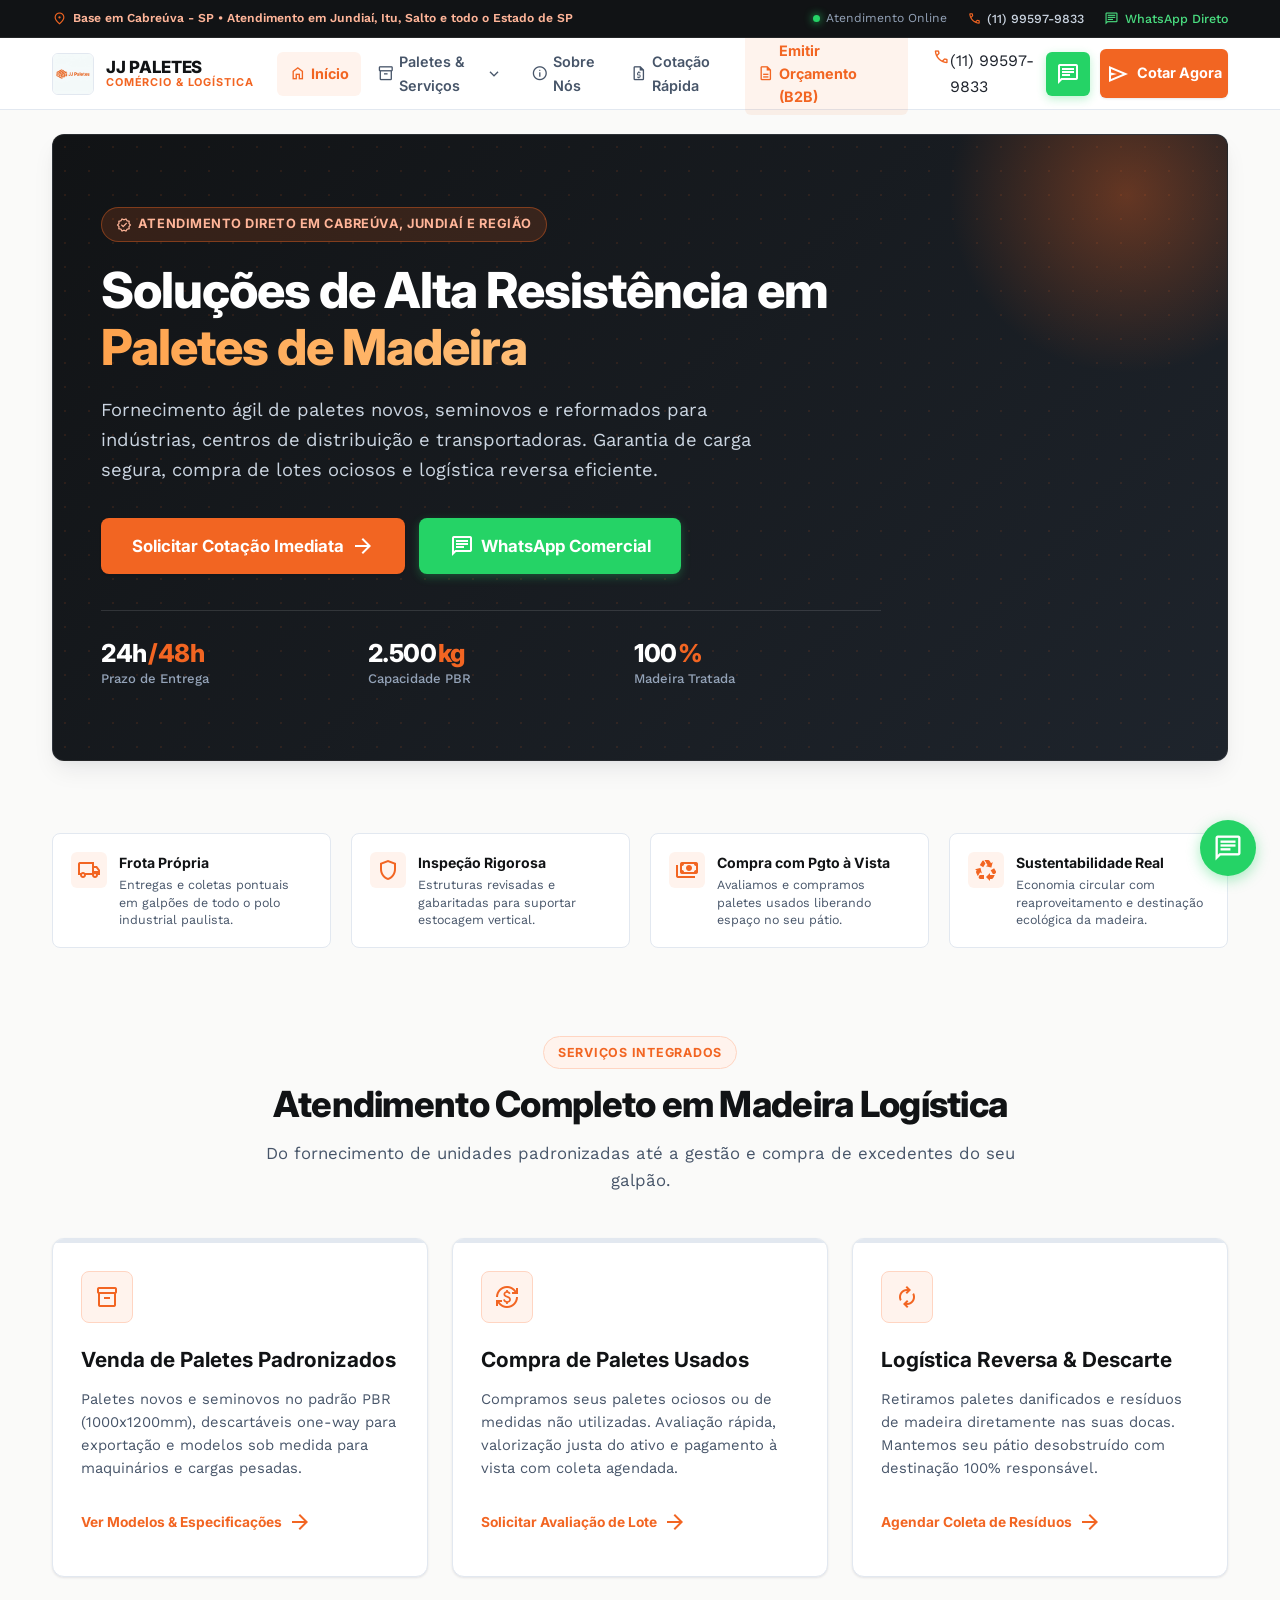
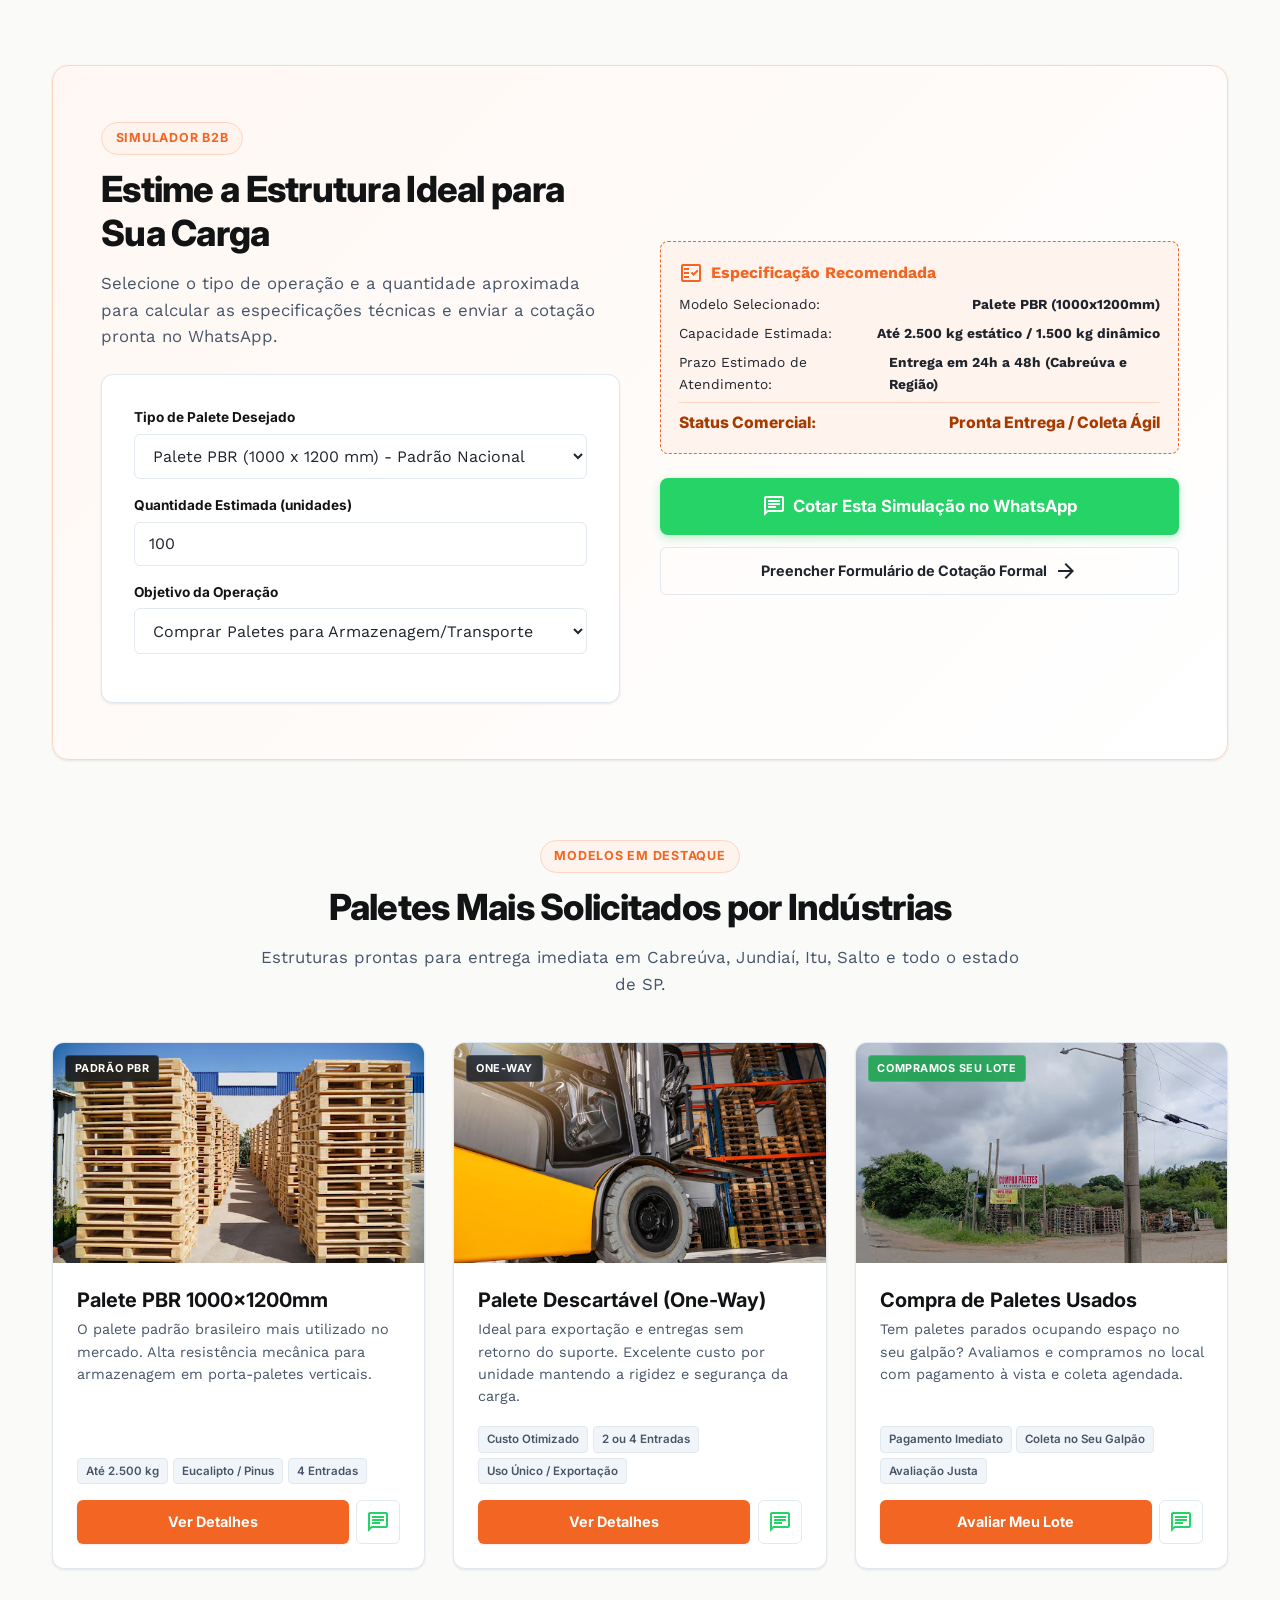
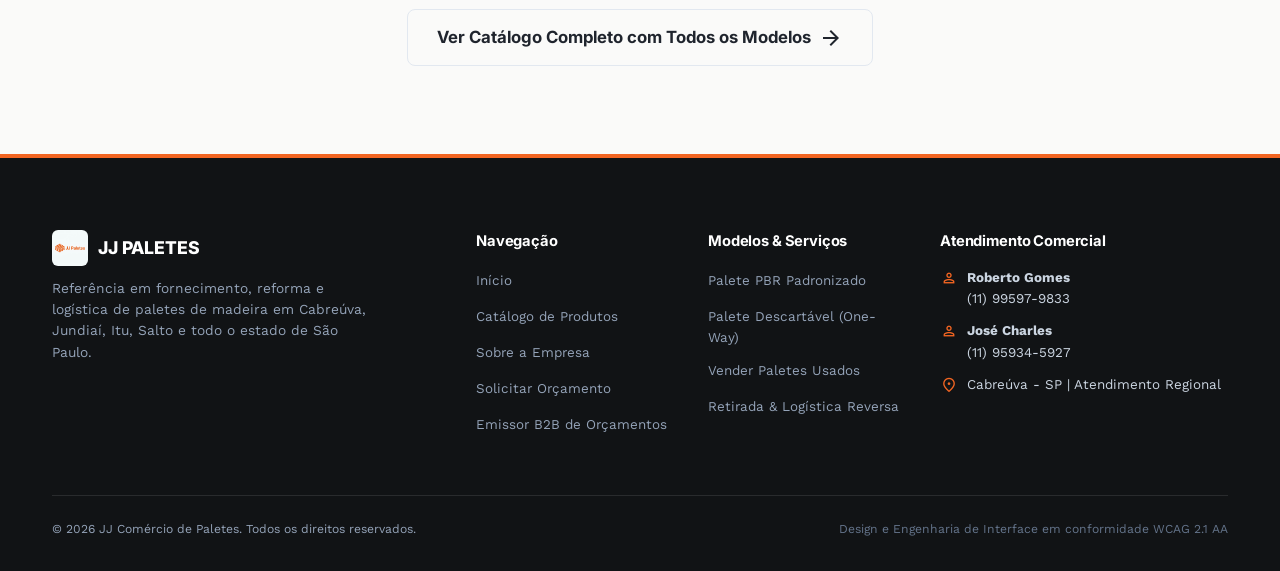
==== commit f75cc1f7: "fix(mobile): corrige sobreposicao do botao whatsapp no logo, oculta top-bar e botoes desktop no mobi" ====
--- a/index.html
+++ b/index.html
@@ -14,7 +14,7 @@
   <meta property="og:type" content="website">
   
   <link rel="icon" type="image/png" href="assets/Logo_novo.png?v=2">
-  <link rel="stylesheet" href="css/style.css">
+  <link rel="stylesheet" href="css/style.css?v=20260830_4">
 </head>
 <body>
 
@@ -659,6 +659,6 @@
     </div>
   </footer>
 
-  <script src="js/main.js"></script>
+  <script src="js/main.js?v=20260830_4"></script>
 </body>
 </html>
--- a/css/style.css
+++ b/css/style.css
@@ -290,12 +290,12 @@
    ========================================================================== */
 
 .top-bar {
-  display: none;
+  display: none !important;
 }
 
 @media (min-width: 768px) {
   .top-bar {
-    display: flex;
+    display: flex !important;
     position: fixed;
     top: 0;
     left: 0;
@@ -672,37 +672,22 @@
 }
 
 .header-cta-btn {
-  display: none;
-}
-
-@media (min-width: 640px) {
+  display: none !important;
+}
+
+@media (min-width: 768px) {
   .header-cta-btn {
-    display: inline-flex;
+    display: inline-flex !important;
   }
 }
 
 .header-phone-link {
-  display: none;
-  align-items: center;
-  gap: 0.4rem;
-  font-family: var(--font-heading);
-  font-size: 0.86rem;
-  font-weight: 700;
-  color: var(--color-dark);
-  padding: 0.45rem 0.7rem;
-  border-radius: var(--radius-sm);
-  border: 1px solid var(--color-border);
-  min-height: var(--touch-target-min);
-}
-
-.header-phone-link:hover {
-  border-color: var(--color-primary);
-  color: var(--color-primary);
+  display: none !important;
 }
 
 @media (min-width: 1120px) {
   .header-phone-link {
-    display: inline-flex;
+    display: inline-flex !important;
   }
 }
 
@@ -727,12 +712,12 @@
 }
 
 .mobile-menu-toggle {
-  display: inline-flex;
+  display: inline-flex !important;
 }
 
 @media (min-width: 990px) {
   .mobile-menu-toggle {
-    display: none;
+    display: none !important;
   }
 }
 
@@ -1045,10 +1030,19 @@
 }
 
 .hero-title .highlight {
-  color: var(--color-primary);
-  background: linear-gradient(90deg, #F26522, #FFA07A);
+  color: #FFA34D !important;
+  background: linear-gradient(90deg, #FFA34D 0%, #FFBE76 100%);
   -webkit-background-clip: text;
   -webkit-text-fill-color: transparent;
+  display: inline;
+}
+
+@supports not (-webkit-background-clip: text) {
+  .hero-title .highlight {
+    color: #FFA34D !important;
+    background: none;
+    -webkit-text-fill-color: initial;
+  }
 }
 
 .hero-subtitle {
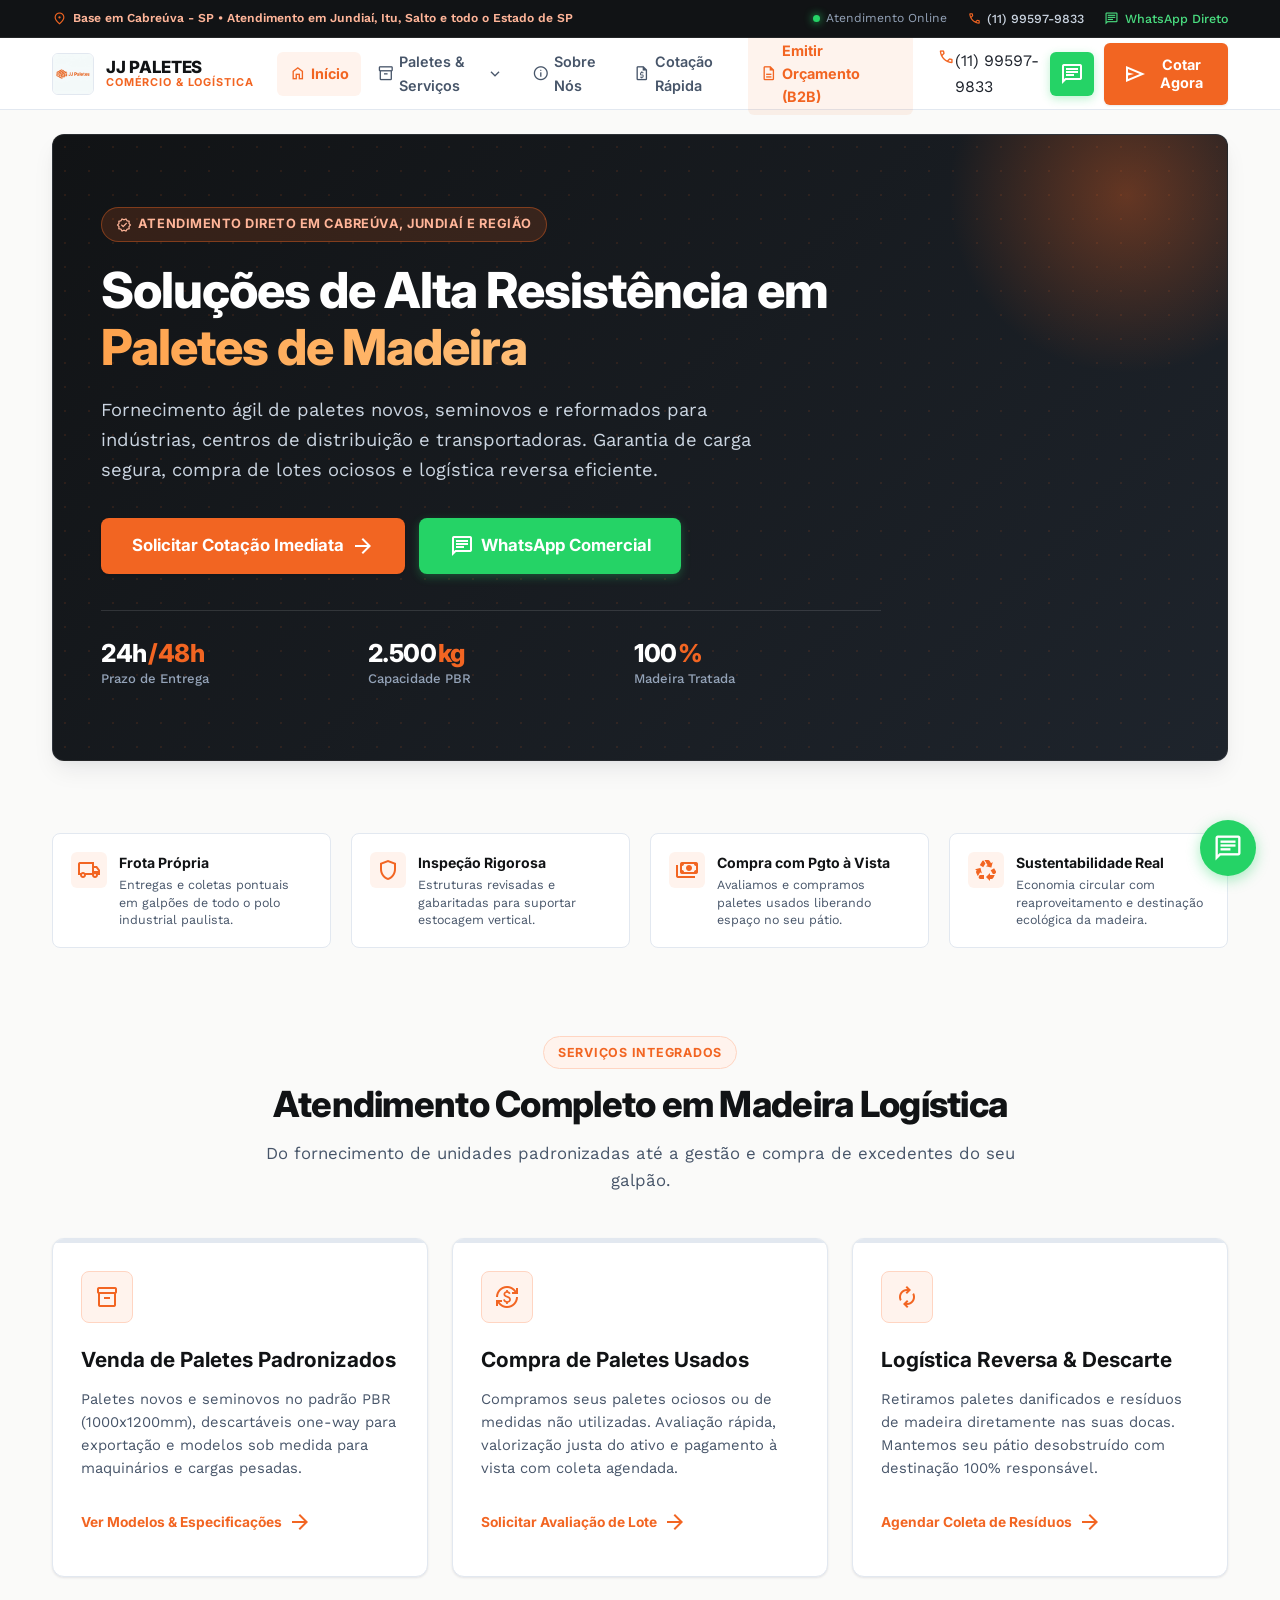
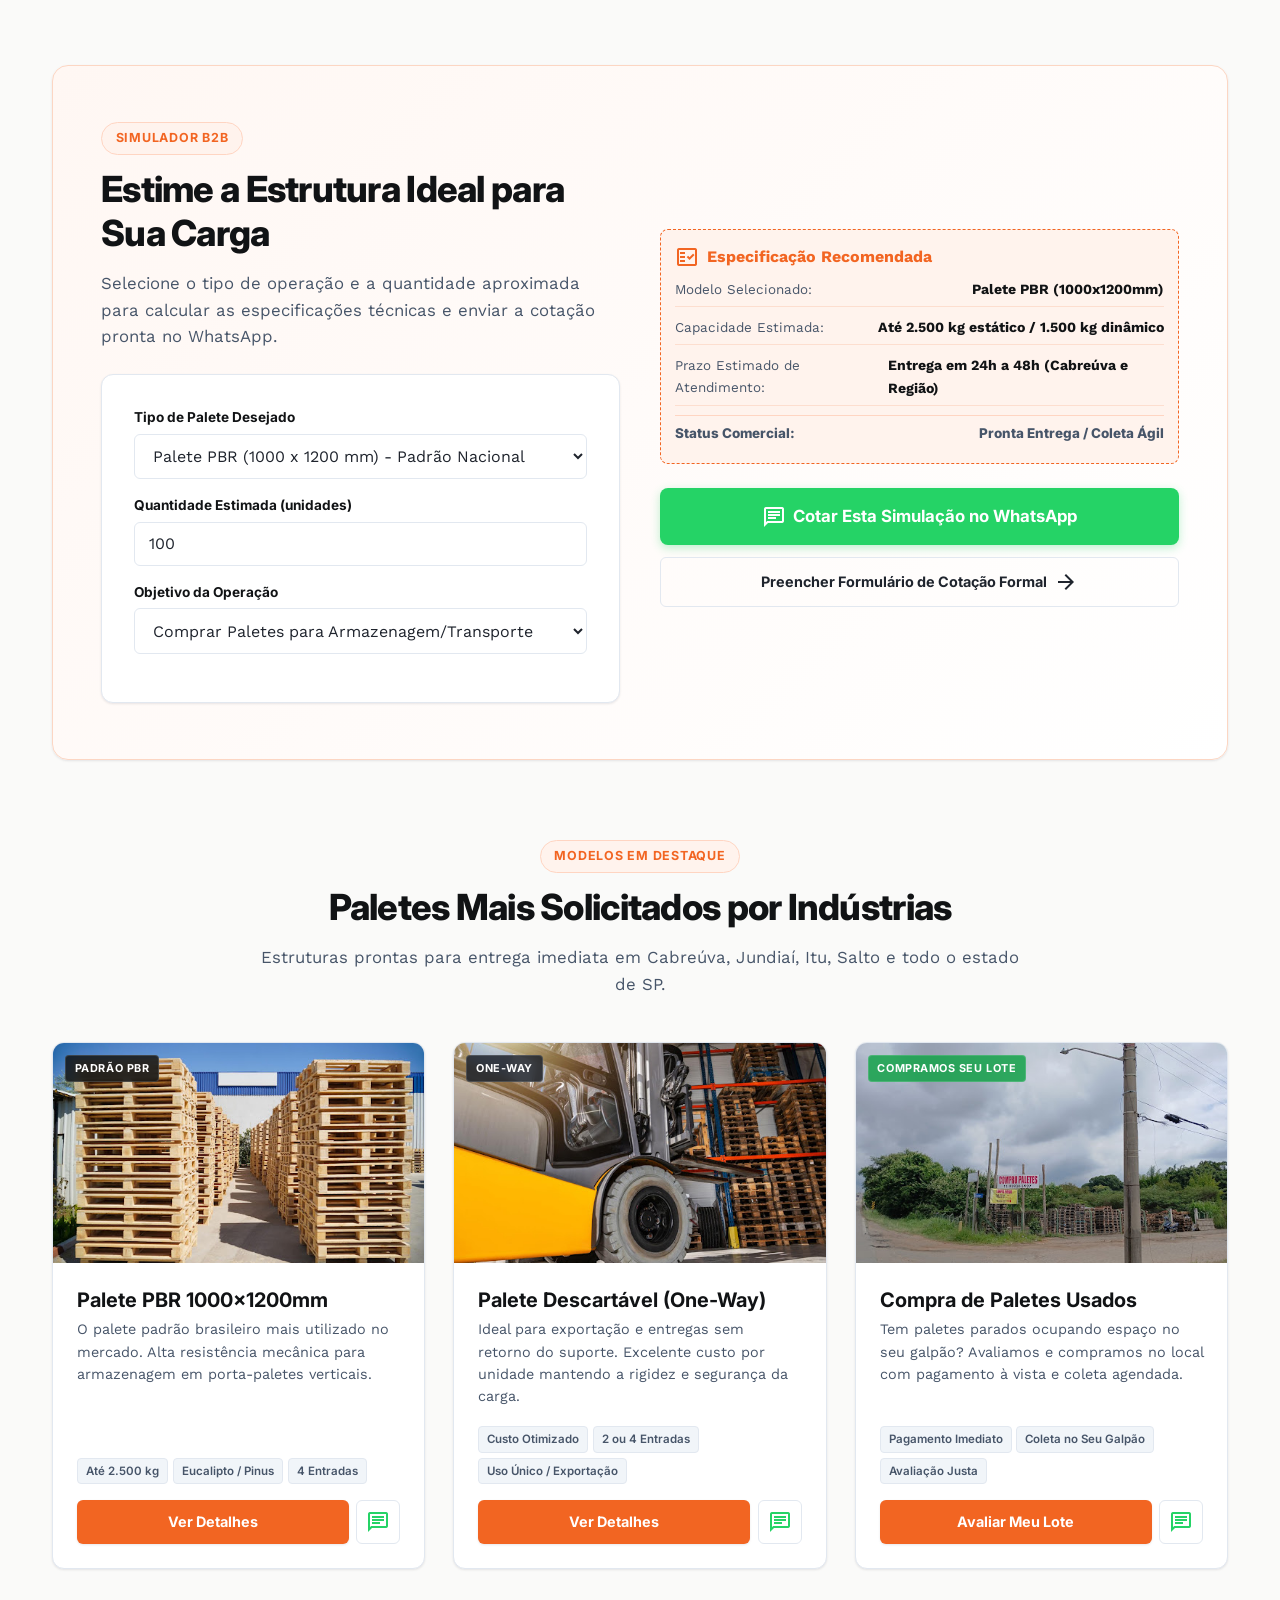
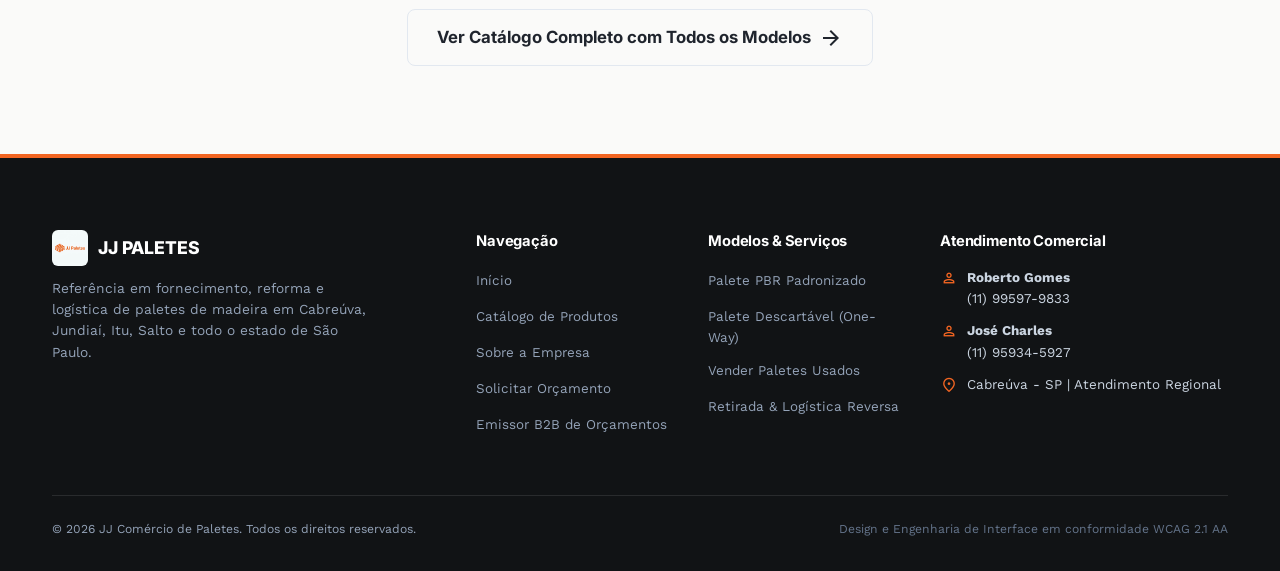
==== commit 3021fbf6: "fix(mobile): elimina estouro lateral no calculador e containers, ajusta quebra de linhas e paddings " ====
--- a/index.html
+++ b/index.html
@@ -14,7 +14,7 @@
   <meta property="og:type" content="website">
   
   <link rel="icon" type="image/png" href="assets/Logo_novo.png?v=2">
-  <link rel="stylesheet" href="css/style.css?v=20260830_4">
+  <link rel="stylesheet" href="css/style.css?v=20260830_5">
 </head>
 <body>
 
--- a/css/style.css
+++ b/css/style.css
@@ -101,8 +101,9 @@
 html {
   scroll-behavior: smooth;
   font-size: 16px;
-  overflow-x: hidden;
-  width: 100%;
+  overflow-x: hidden !important;
+  width: 100%;
+  max-width: 100vw;
 }
 
 body {
@@ -116,8 +117,9 @@
   flex-direction: column;
   padding-top: calc(var(--topbar-height) + var(--header-height));
   padding-bottom: 0;
-  overflow-x: hidden;
-  width: 100%;
+  overflow-x: hidden !important;
+  width: 100%;
+  max-width: 100vw;
   -webkit-font-smoothing: antialiased;
   -moz-osx-font-smoothing: grayscale;
 }
@@ -143,6 +145,7 @@
 button, input, select, textarea {
   font-family: inherit;
   font-size: 16px; /* Evita auto-zoom involuntário no iOS Safari */
+  max-width: 100%;
 }
 
 /* Acessibilidade de Foco */
@@ -186,8 +189,9 @@
   max-width: var(--container-max);
   margin-left: auto;
   margin-right: auto;
-  padding-left: 1rem;
-  padding-right: 1rem;
+  padding-left: 0.85rem;
+  padding-right: 0.85rem;
+  box-sizing: border-box;
 }
 
 @media (min-width: 768px) {
@@ -257,12 +261,14 @@
 
 .section-title {
   font-family: var(--font-heading);
-  font-size: 1.5rem;
+  font-size: 1.4rem;
   font-weight: 800;
   color: var(--color-dark);
   line-height: 1.22;
   letter-spacing: -0.02em;
   margin-bottom: 0.6rem;
+  word-break: break-word;
+  overflow-wrap: break-word;
 }
 
 @media (min-width: 768px) {
@@ -825,8 +831,8 @@
   font-family: var(--font-heading);
   font-size: 0.9rem;
   font-weight: 700;
-  line-height: 1;
-  padding: 0.7rem 1.25rem;
+  line-height: 1.25;
+  padding: 0.75rem 1.15rem;
   min-height: var(--touch-target-min);
   min-width: var(--touch-target-min);
   border-radius: var(--radius-sm);
@@ -834,8 +840,11 @@
   cursor: pointer;
   text-align: center;
   transition: all var(--transition-fast);
-  white-space: nowrap;
+  white-space: normal;
+  max-width: 100%;
+  word-break: normal;
   user-select: none;
+  box-sizing: border-box;
 }
 
 .btn:active {
@@ -1334,6 +1343,9 @@
   display: flex;
   flex-direction: column;
   transition: all var(--transition-normal);
+  width: 100%;
+  max-width: 100%;
+  box-sizing: border-box;
 }
 
 .product-card:hover {
@@ -1385,10 +1397,12 @@
 }
 
 .product-body {
-  padding: 1.15rem;
+  padding: 1rem 0.85rem;
   display: flex;
   flex-direction: column;
   flex: 1;
+  width: 100%;
+  box-sizing: border-box;
 }
 
 @media (min-width: 768px) {
@@ -1463,9 +1477,13 @@
   background: linear-gradient(135deg, #FFF7F3 0%, #FFFFFF 100%);
   border: 1px solid var(--color-border-warm);
   border-radius: var(--radius-lg);
-  padding: 1.5rem 1.15rem;
+  padding: 1.25rem 0.85rem;
   box-shadow: var(--shadow-sm);
-  margin-bottom: 2.75rem;
+  margin-bottom: 2.5rem;
+  width: 100%;
+  max-width: 100%;
+  box-sizing: border-box;
+  overflow: hidden;
 }
 
 @media (min-width: 768px) {
@@ -1479,7 +1497,8 @@
 .calc-grid {
   display: grid;
   grid-template-columns: 1fr;
-  gap: 1.5rem;
+  gap: 1.25rem;
+  width: 100%;
 }
 
 @media (min-width: 900px) {
@@ -1494,8 +1513,10 @@
   background: var(--color-surface);
   border: 1px solid var(--color-border);
   border-radius: var(--radius-md);
-  padding: 1.15rem;
+  padding: 1rem 0.85rem;
   box-shadow: var(--shadow-sm);
+  width: 100%;
+  box-sizing: border-box;
 }
 
 @media (min-width: 768px) {
@@ -1507,6 +1528,7 @@
 
 .calc-input-group {
   margin-bottom: 1rem;
+  width: 100%;
 }
 
 .calc-input-group label {
@@ -1521,6 +1543,7 @@
 .calc-input-group select,
 .calc-input-group input {
   width: 100%;
+  max-width: 100%;
   padding: 0.7rem 0.85rem;
   border: 1px solid var(--color-border);
   border-radius: var(--radius-sm);
@@ -1528,6 +1551,7 @@
   color: var(--color-text);
   font-size: 16px;
   min-height: var(--touch-target-min);
+  box-sizing: border-box;
   transition: border-color var(--transition-fast), box-shadow var(--transition-fast);
 }
 
@@ -1542,27 +1566,62 @@
   background: var(--color-surface-container);
   border: 1px dashed var(--color-primary);
   border-radius: var(--radius-md);
-  padding: 1.1rem;
+  padding: 0.85rem;
   margin-top: 0.75rem;
   display: flex;
   flex-direction: column;
-  gap: 0.45rem;
+  gap: 0.55rem;
+  width: 100%;
+  box-sizing: border-box;
+  overflow: hidden;
 }
 
 .calc-result-row {
   display: flex;
-  justify-content: space-between;
+  flex-direction: column;
+  gap: 0.15rem;
+  font-size: 0.84rem;
+  color: var(--color-text);
+  padding-bottom: 0.35rem;
+  border-bottom: 1px solid rgba(242, 101, 34, 0.15);
+  width: 100%;
+  min-width: 0;
+  word-break: break-word;
+}
+
+.calc-result-row span {
+  color: var(--color-text-secondary);
+  font-size: 0.76rem;
+}
+
+.calc-result-row strong {
+  color: var(--color-dark);
   font-size: 0.86rem;
-  color: var(--color-text);
+}
+
+@media (min-width: 540px) {
+  .calc-result-row {
+    flex-direction: row;
+    justify-content: space-between;
+    align-items: center;
+    gap: 0.5rem;
+  }
+  .calc-result-row span {
+    font-size: 0.84rem;
+  }
+  .calc-result-row strong {
+    font-size: 0.88rem;
+  }
 }
 
 .calc-result-row.highlight {
   font-family: var(--font-heading);
   font-weight: 800;
-  font-size: 0.98rem;
+  font-size: 0.95rem;
   color: var(--color-primary-dark);
   padding-top: 0.45rem;
   border-top: 1px solid var(--color-primary-dim);
+  border-bottom: none;
 }
 
 /* ==========================================================================
@@ -1577,6 +1636,9 @@
   box-shadow: var(--shadow-sm);
   position: relative;
   margin-bottom: 2.75rem;
+  width: 100%;
+  max-width: 100%;
+  box-sizing: border-box;
 }
 
 @media (min-width: 768px) {
@@ -1595,6 +1657,7 @@
 .quote-grid {
   display: grid;
   grid-template-columns: 1fr;
+  width: 100%;
 }
 
 @media (min-width: 900px) {
@@ -1607,10 +1670,12 @@
 .quote-sidebar {
   background: linear-gradient(180deg, #111315 0%, #1A1F26 100%);
   color: #FFFFFF;
-  padding: 1.75rem 1.15rem;
+  padding: 1.5rem 0.85rem;
   display: flex;
   flex-direction: column;
-  gap: 1.25rem;
+  gap: 1.15rem;
+  width: 100%;
+  box-sizing: border-box;
 }
 
 @media (min-width: 768px) {
@@ -1638,6 +1703,7 @@
   display: flex;
   flex-direction: column;
   gap: 0.75rem;
+  width: 100%;
 }
 
 .consultant-item {
@@ -1649,6 +1715,8 @@
   align-items: flex-start;
   gap: 0.65rem;
   transition: all var(--transition-fast);
+  width: 100%;
+  box-sizing: border-box;
 }
 
 .consultant-item:hover {
@@ -1668,6 +1736,11 @@
   flex-shrink: 0;
 }
 
+.consultant-info {
+  flex: 1;
+  min-width: 0;
+}
+
 .consultant-info h4 {
   font-family: var(--font-heading);
   font-size: 0.9rem;
@@ -1681,6 +1754,8 @@
   font-size: 0.8rem;
   color: #CBD5E1;
   margin-bottom: 0.15rem;
+  word-break: break-word;
+  overflow-wrap: break-word;
 }
 
 .consultant-info a:hover {
@@ -1690,11 +1765,14 @@
 .consultant-info .email-link {
   font-size: 0.72rem;
   color: #94A3B8;
+  word-break: break-all;
 }
 
 /* Área do Formulário */
 .quote-form-wrap {
-  padding: 1.5rem 1.15rem;
+  padding: 1.25rem 0.85rem;
+  width: 100%;
+  box-sizing: border-box;
 }
 
 @media (min-width: 768px) {
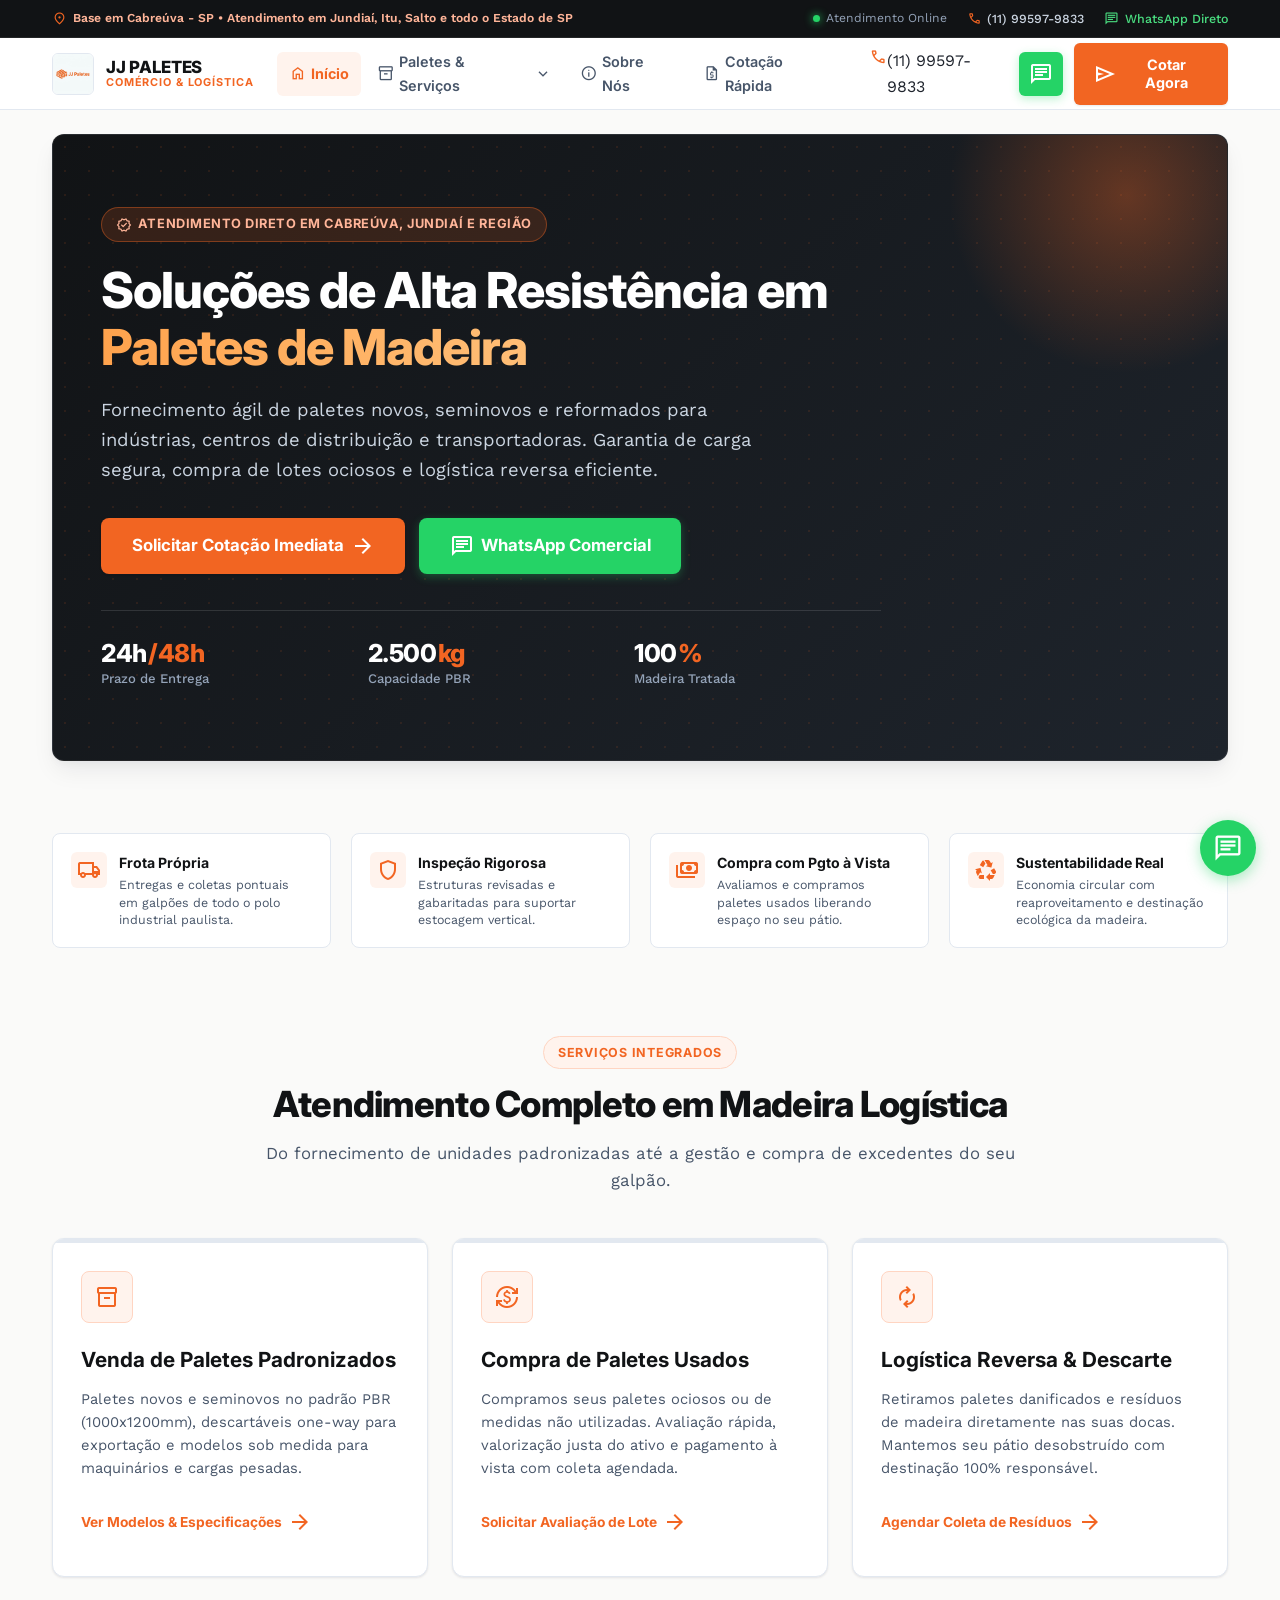
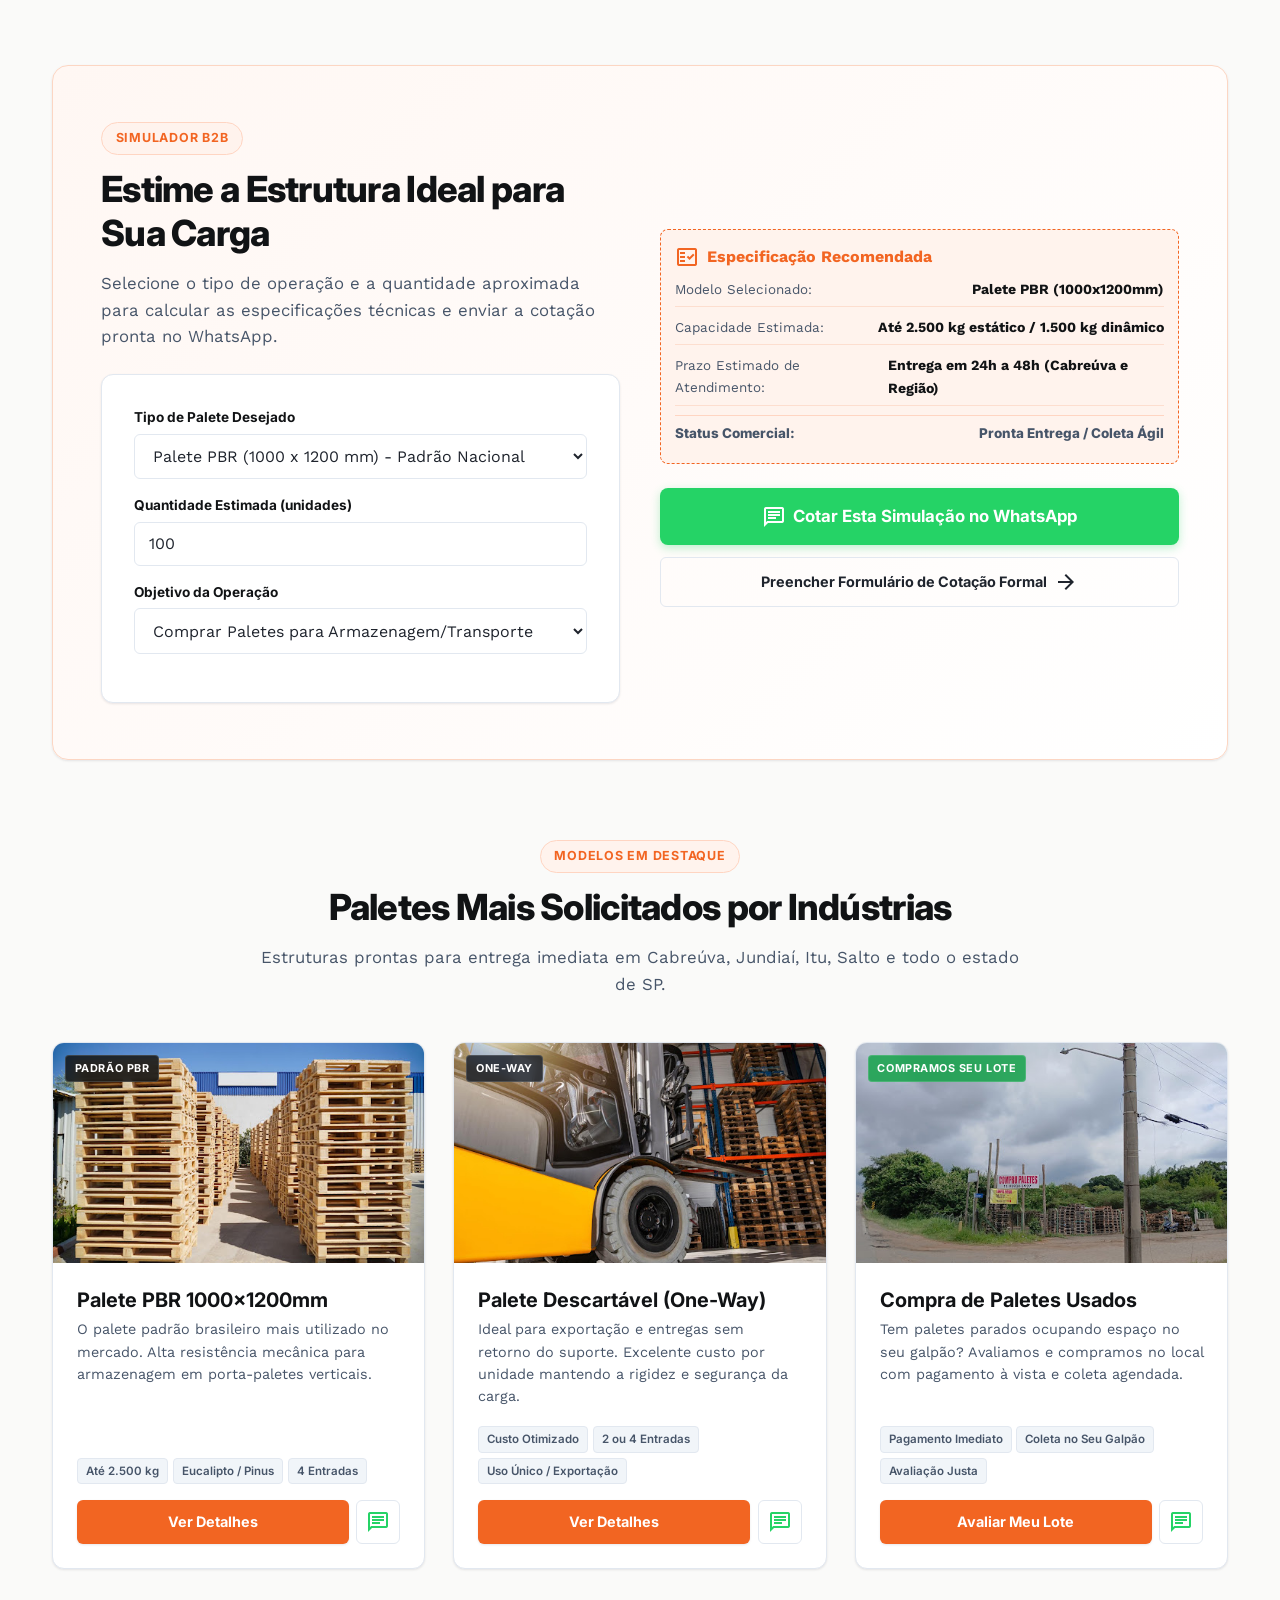
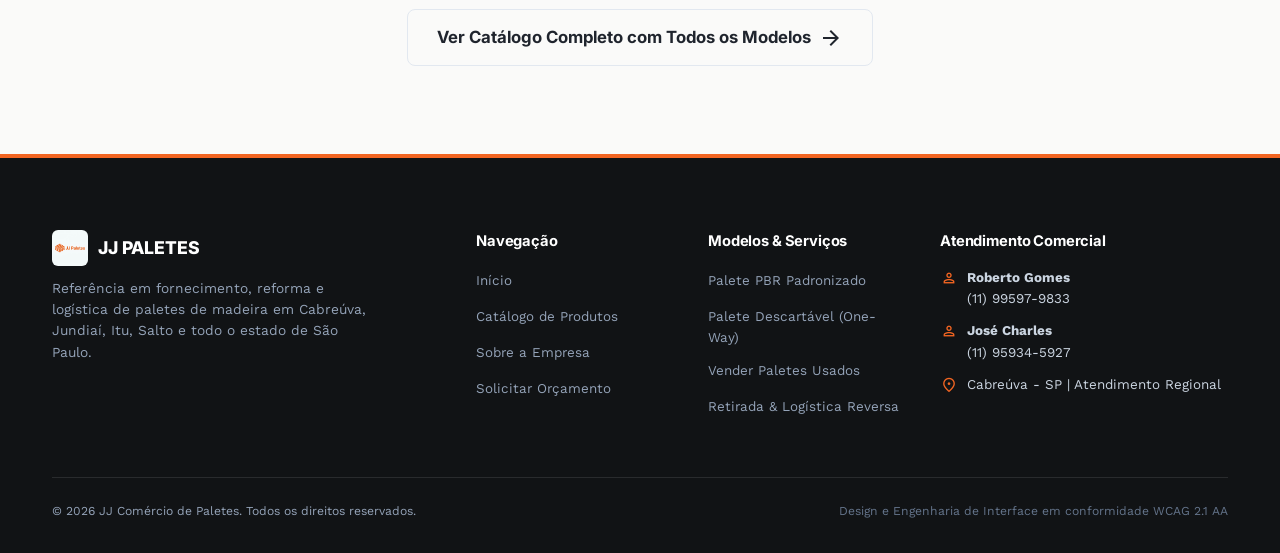
==== commit af608601: "Remover opcoes de Emissor B2B dos menus desktop, mobile e rodapes" ====
--- a/index.html
+++ b/index.html
@@ -131,11 +131,6 @@
           <span class="material-symbols-outlined" style="font-size: 1.1rem;" aria-hidden="true">request_quote</span>
           <span>Cotação Rápida</span>
         </a>
-
-        <a href="gerador-orcamento.html" class="nav-link nav-link-special">
-          <span class="material-symbols-outlined" style="font-size: 1.1rem;" aria-hidden="true">description</span>
-          <span>Emitir Orçamento (B2B)</span>
-        </a>
       </nav>
 
       <!-- Ações do Header -->
@@ -224,14 +219,6 @@
           Cotação Rápida
         </span>
         <span class="material-symbols-outlined" aria-hidden="true">chevron_right</span>
-      </a>
-
-      <a href="gerador-orcamento.html" class="mobile-nav-link" style="color: var(--color-primary); font-weight: 700; background: rgba(242, 101, 34, 0.08);">
-        <span style="display: flex; align-items: center; gap: 0.5rem;">
-          <span class="material-symbols-outlined" aria-hidden="true" style="color: var(--color-primary);">description</span>
-          Emissor B2B de Orçamentos
-        </span>
-        <span class="material-symbols-outlined" aria-hidden="true">arrow_forward</span>
       </a>
 
       <!-- Contatos Rápidos no Drawer -->
@@ -605,7 +592,6 @@
             <li><a href="produtos.html">Catálogo de Produtos</a></li>
             <li><a href="sobre.html">Sobre a Empresa</a></li>
             <li><a href="orcamento.html">Solicitar Orçamento</a></li>
-            <li><a href="gerador-orcamento.html">Emissor B2B de Orçamentos</a></li>
           </ul>
         </div>
 
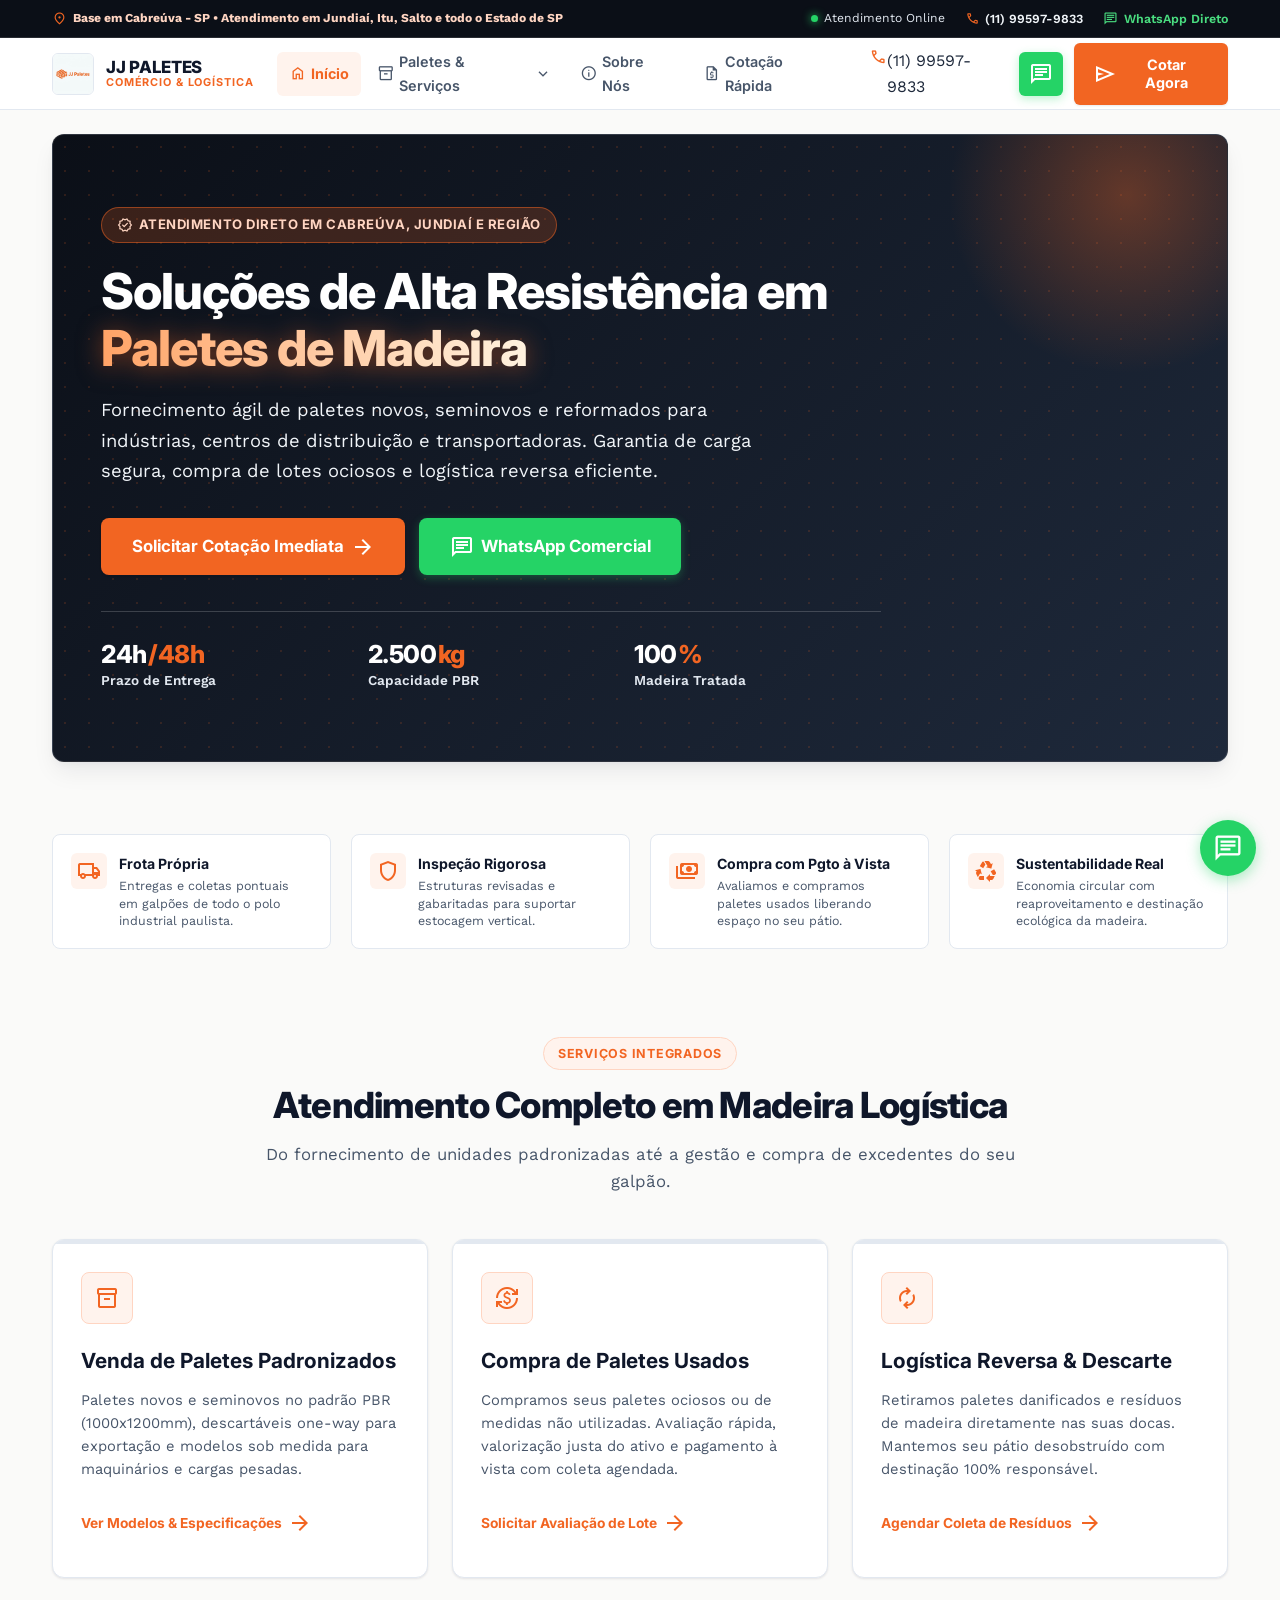
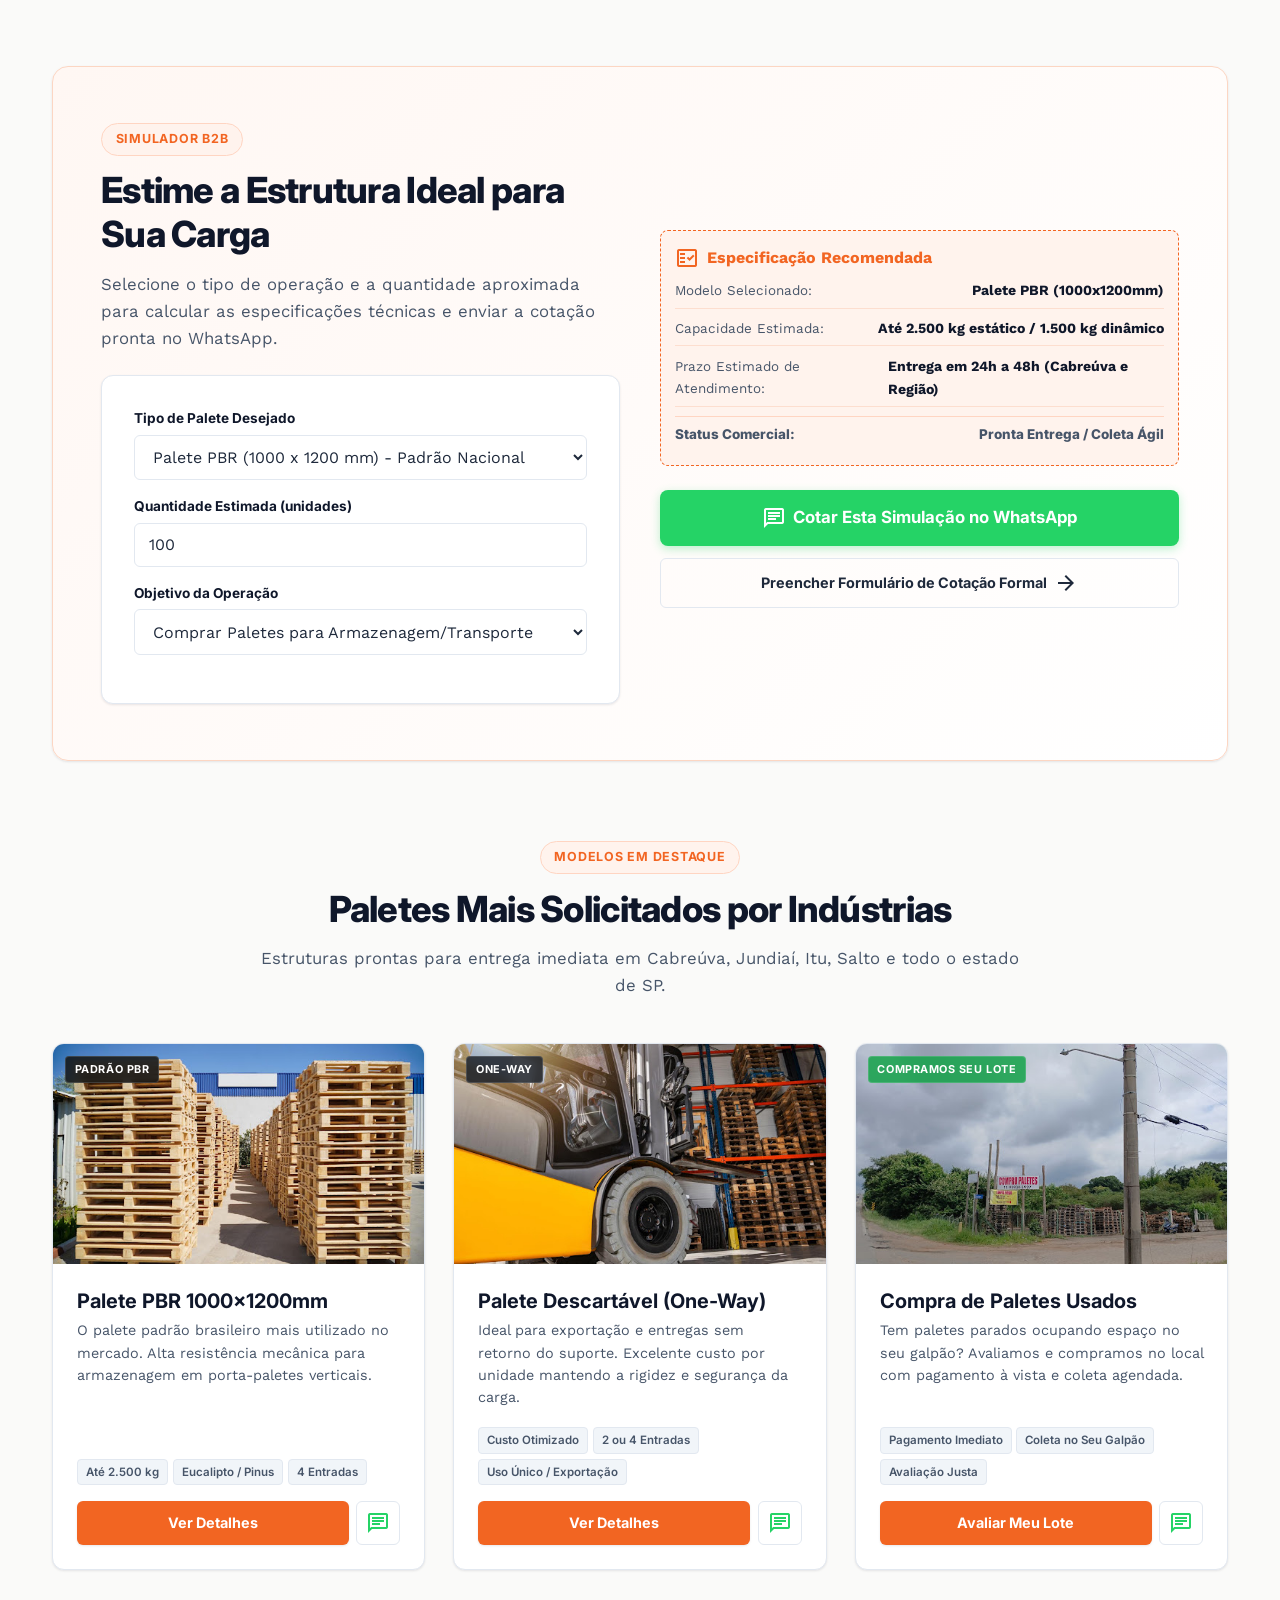
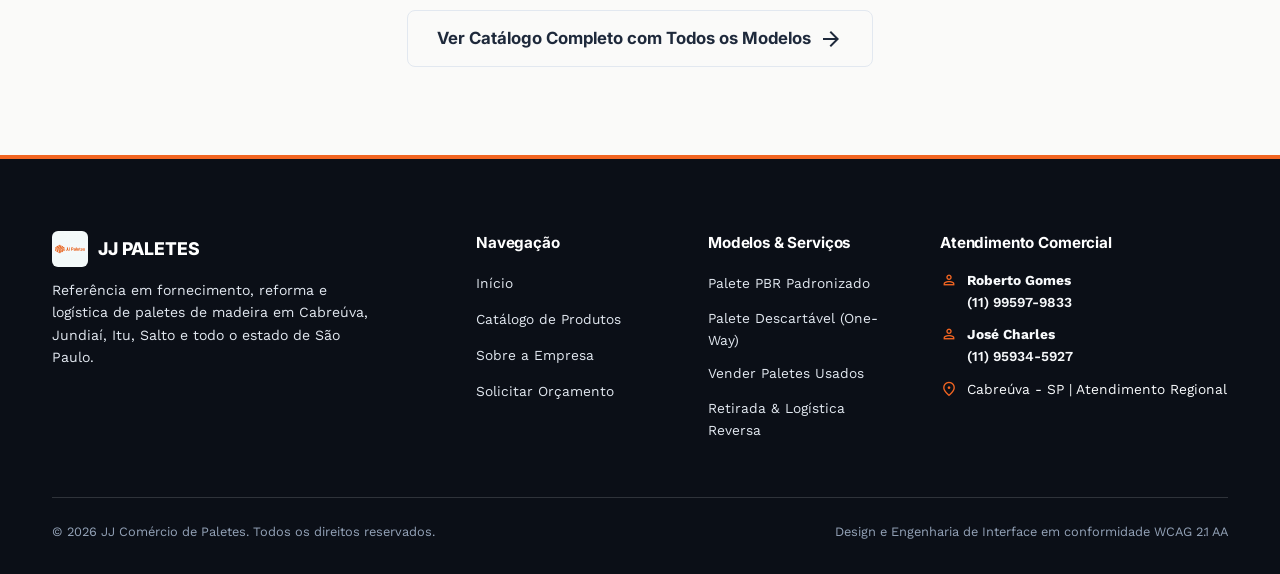
==== commit 79dd780e: "Aprimorar contraste de textos escuros e destacar Paletes de Madeira no Hero" ====
--- a/index.html
+++ b/index.html
@@ -28,7 +28,7 @@
         </div>
       </div>
       <div class="top-bar-right">
-        <span style="font-size: 0.76rem; color: #94A3B8; display: inline-flex; align-items: center; gap: 0.35rem;">
+        <span style="font-size: 0.76rem; color: #E2E8F0; display: inline-flex; align-items: center; gap: 0.35rem;">
           <span class="online-pulse-dot"></span> Atendimento Online
         </span>
         <a href="tel:+5511995979833" class="top-bar-link" title="Ligar para Roberto Gomes">
@@ -613,7 +613,7 @@
             <span class="material-symbols-outlined" aria-hidden="true">person</span>
             <div>
               <strong>Roberto Gomes</strong><br>
-              <a href="tel:+5511995979833" style="color: #CBD5E1;">(11) 99597-9833</a>
+              <a href="tel:+5511995979833" style="color: #F8FAFC; font-weight: 600;">(11) 99597-9833</a>
             </div>
           </div>
 
@@ -621,7 +621,7 @@
             <span class="material-symbols-outlined" aria-hidden="true">person</span>
             <div>
               <strong>José Charles</strong><br>
-              <a href="tel:+5511959345927" style="color: #CBD5E1;">(11) 95934-5927</a>
+              <a href="tel:+5511959345927" style="color: #F8FAFC; font-weight: 600;">(11) 95934-5927</a>
             </div>
           </div>
 
@@ -638,7 +638,7 @@
         <div>
           &copy; 2026 JJ Comércio de Paletes. Todos os direitos reservados.
         </div>
-        <div style="color: #64748B;">
+        <div style="color: #94A3B8;">
           Design e Engenharia de Interface em conformidade WCAG 2.1 AA
         </div>
       </div>
--- a/css/style.css
+++ b/css/style.css
@@ -26,9 +26,9 @@
   --color-surface-high: #FDE8DE;
 
   /* Textos & Contraste (WCAG AA >= 4.5:1) */
-  --color-dark: #111315;
-  --color-charcoal: #1E232B;
-  --color-text: #1F242D;
+  --color-dark: #0F172A;
+  --color-charcoal: #1E293B;
+  --color-text: #1E293B;
   --color-text-secondary: #475569;
   --color-text-muted: #64748B;
   --color-text-light: #94A3B8;
@@ -307,10 +307,10 @@
     left: 0;
     right: 0;
     height: var(--topbar-height);
-    background: #111315;
-    color: #CBD5E1;
+    background: #0B0F17;
+    color: #F1F5F9;
     font-size: 0.78rem;
-    border-bottom: 1px solid rgba(255, 255, 255, 0.08);
+    border-bottom: 1px solid rgba(255, 255, 255, 0.12);
     z-index: 1010;
     align-items: center;
   }
@@ -336,8 +336,8 @@
     display: inline-flex;
     align-items: center;
     gap: 0.35rem;
-    color: #FFB599;
-    font-weight: 600;
+    color: #FFD5C2;
+    font-weight: 700;
     font-size: 0.76rem;
   }
 
@@ -353,12 +353,12 @@
   }
 
   .top-bar-link {
-    color: #CBD5E1;
+    color: #F1F5F9;
     display: inline-flex;
     align-items: center;
     gap: 0.35rem;
     font-size: 0.78rem;
-    font-weight: 500;
+    font-weight: 600;
     transition: color var(--transition-fast);
   }
 
@@ -942,12 +942,12 @@
   position: relative;
   border-radius: var(--radius-lg);
   overflow: hidden;
-  background: linear-gradient(135deg, #111315 0%, #1E242C 100%);
+  background: linear-gradient(135deg, #0B0F17 0%, #1E293B 100%);
   color: #FFFFFF;
   padding: 2rem 1.15rem 1.75rem 1.15rem;
   margin-top: 0.75rem;
   margin-bottom: 2.25rem;
-  border: 1px solid rgba(255, 255, 255, 0.08);
+  border: 1px solid rgba(255, 255, 255, 0.12);
   box-shadow: var(--shadow-lg);
 }
 
@@ -965,9 +965,9 @@
   left: 0;
   right: 0;
   bottom: 0;
-  background-image: radial-gradient(rgba(242, 101, 34, 0.18) 1px, transparent 1px);
+  background-image: radial-gradient(rgba(242, 101, 34, 0.22) 1px, transparent 1px);
   background-size: 24px 24px;
-  opacity: 0.6;
+  opacity: 0.7;
   pointer-events: none;
 }
 
@@ -992,15 +992,15 @@
   display: inline-flex;
   align-items: center;
   gap: 0.35rem;
-  background: rgba(242, 101, 34, 0.16);
-  border: 1px solid rgba(242, 101, 34, 0.4);
-  color: #FFB599;
-  font-family: var(--font-heading);
-  font-size: 0.72rem;
+  background: rgba(242, 101, 34, 0.2);
+  border: 1px solid rgba(242, 101, 34, 0.5);
+  color: #FFD5C2;
+  font-family: var(--font-heading);
+  font-size: 0.74rem;
   font-weight: 700;
   letter-spacing: 0.04em;
   text-transform: uppercase;
-  padding: 0.3rem 0.7rem;
+  padding: 0.35rem 0.75rem;
   border-radius: var(--radius-full);
   margin-bottom: 0.9rem;
   max-width: 100%;
@@ -1008,8 +1008,8 @@
 
 @media (min-width: 768px) {
   .hero-badge {
-    font-size: 0.8rem;
-    padding: 0.4rem 0.9rem;
+    font-size: 0.82rem;
+    padding: 0.4rem 0.95rem;
     margin-bottom: 1.25rem;
   }
 }
@@ -1039,25 +1039,28 @@
 }
 
 .hero-title .highlight {
-  color: #FFA34D !important;
-  background: linear-gradient(90deg, #FFA34D 0%, #FFBE76 100%);
+  color: #FFB380 !important;
+  background: linear-gradient(90deg, #FFA366 0%, #FFF2DF 100%);
   -webkit-background-clip: text;
+  background-clip: text;
   -webkit-text-fill-color: transparent;
   display: inline;
+  filter: drop-shadow(0 2px 12px rgba(242, 101, 34, 0.5));
+  font-weight: 800;
 }
 
 @supports not (-webkit-background-clip: text) {
   .hero-title .highlight {
-    color: #FFA34D !important;
+    color: #FFC299 !important;
     background: none;
     -webkit-text-fill-color: initial;
   }
 }
 
 .hero-subtitle {
-  font-size: 0.88rem;
-  line-height: 1.5;
-  color: #CBD5E1;
+  font-size: 0.92rem;
+  line-height: 1.55;
+  color: #F1F5F9;
   margin-bottom: 1.35rem;
   max-width: 650px;
 }
@@ -1093,7 +1096,7 @@
   grid-template-columns: repeat(3, 1fr);
   gap: 0.5rem;
   padding-top: 1.25rem;
-  border-top: 1px solid rgba(255, 255, 255, 0.12);
+  border-top: 1px solid rgba(255, 255, 255, 0.18);
 }
 
 @media (min-width: 768px) {
@@ -1131,16 +1134,16 @@
 }
 
 .hero-stat-label {
-  font-size: 0.68rem;
-  color: #94A3B8;
-  font-weight: 500;
+  font-size: 0.72rem;
+  color: #E2E8F0;
+  font-weight: 600;
   line-height: 1.25;
   margin-top: 0.15rem;
 }
 
 @media (min-width: 768px) {
   .hero-stat-label {
-    font-size: 0.82rem;
+    font-size: 0.85rem;
   }
 }
 
@@ -1668,7 +1671,7 @@
 
 /* Sidebar Comercial */
 .quote-sidebar {
-  background: linear-gradient(180deg, #111315 0%, #1A1F26 100%);
+  background: linear-gradient(180deg, #0B0F17 0%, #1E293B 100%);
   color: #FFFFFF;
   padding: 1.5rem 0.85rem;
   display: flex;
@@ -1694,9 +1697,9 @@
 }
 
 .quote-sidebar p {
-  color: #94A3B8;
-  font-size: 0.86rem;
-  line-height: 1.5;
+  color: #E2E8F0;
+  font-size: 0.9rem;
+  line-height: 1.55;
 }
 
 .consultants-list {
@@ -1707,8 +1710,8 @@
 }
 
 .consultant-item {
-  background: rgba(255, 255, 255, 0.05);
-  border: 1px solid rgba(255, 255, 255, 0.1);
+  background: rgba(255, 255, 255, 0.08);
+  border: 1px solid rgba(255, 255, 255, 0.15);
   border-radius: var(--radius-md);
   padding: 0.85rem;
   display: flex;
@@ -1720,16 +1723,16 @@
 }
 
 .consultant-item:hover {
-  background: rgba(255, 255, 255, 0.08);
-  border-color: rgba(242, 101, 34, 0.5);
+  background: rgba(255, 255, 255, 0.12);
+  border-color: rgba(242, 101, 34, 0.6);
 }
 
 .consultant-icon {
   width: 36px;
   height: 36px;
   border-radius: 50%;
-  background: rgba(242, 101, 34, 0.2);
-  color: #FFB599;
+  background: rgba(242, 101, 34, 0.25);
+  color: #FFD5C2;
   display: flex;
   align-items: center;
   justify-content: center;
@@ -1743,7 +1746,7 @@
 
 .consultant-info h4 {
   font-family: var(--font-heading);
-  font-size: 0.9rem;
+  font-size: 0.92rem;
   font-weight: 700;
   color: #FFFFFF;
   margin-bottom: 0.15rem;
@@ -1751,20 +1754,22 @@
 
 .consultant-info a {
   display: block;
-  font-size: 0.8rem;
-  color: #CBD5E1;
+  font-size: 0.84rem;
+  color: #FFFFFF;
+  font-weight: 600;
   margin-bottom: 0.15rem;
   word-break: break-word;
   overflow-wrap: break-word;
 }
 
 .consultant-info a:hover {
-  color: var(--color-primary);
+  color: #FFA34D;
 }
 
 .consultant-info .email-link {
-  font-size: 0.72rem;
-  color: #94A3B8;
+  font-size: 0.76rem;
+  color: #E2E8F0;
+  font-weight: 400;
   word-break: break-all;
 }
 
@@ -2061,8 +2066,8 @@
    ========================================================================== */
 
 .site-footer {
-  background: #111315;
-  color: #94A3B8;
+  background: #0B0F17;
+  color: #E2E8F0;
   padding: 2.75rem 0 1.75rem 0;
   border-top: 4px solid var(--color-primary);
   margin-top: auto;
@@ -2118,15 +2123,15 @@
 }
 
 .footer-brand p {
-  font-size: 0.86rem;
-  line-height: 1.55;
-  color: #94A3B8;
+  font-size: 0.88rem;
+  line-height: 1.6;
+  color: #E2E8F0;
   max-width: 320px;
 }
 
 .footer-col h4 {
   font-family: var(--font-heading);
-  font-size: 0.92rem;
+  font-size: 0.95rem;
   font-weight: 700;
   color: #FFFFFF;
   margin-bottom: 0.85rem;
@@ -2141,8 +2146,8 @@
 }
 
 .footer-links a {
-  font-size: 0.84rem;
-  color: #94A3B8;
+  font-size: 0.86rem;
+  color: #E2E8F0;
   min-height: 28px;
   display: inline-flex;
   align-items: center;
@@ -2150,16 +2155,16 @@
 }
 
 .footer-links a:hover {
-  color: var(--color-primary);
+  color: #FFA34D;
 }
 
 .footer-contact-item {
   display: flex;
   align-items: flex-start;
   gap: 0.55rem;
-  font-size: 0.84rem;
+  font-size: 0.86rem;
   margin-bottom: 0.65rem;
-  color: #CBD5E1;
+  color: #F8FAFC;
 }
 
 .footer-contact-item .material-symbols-outlined {
@@ -2168,15 +2173,25 @@
   margin-top: 2px;
 }
 
+.footer-contact-item a {
+  color: #F8FAFC;
+  transition: color var(--transition-fast);
+}
+
+.footer-contact-item a:hover {
+  color: #FFA34D;
+}
+
 .footer-bottom {
   padding-top: 1.5rem;
-  border-top: 1px solid rgba(255, 255, 255, 0.1);
+  border-top: 1px solid rgba(255, 255, 255, 0.15);
   display: flex;
   flex-direction: column;
   gap: 0.6rem;
   align-items: center;
   justify-content: space-between;
-  font-size: 0.76rem;
+  font-size: 0.8rem;
+  color: #94A3B8;
   text-align: center;
 }
 
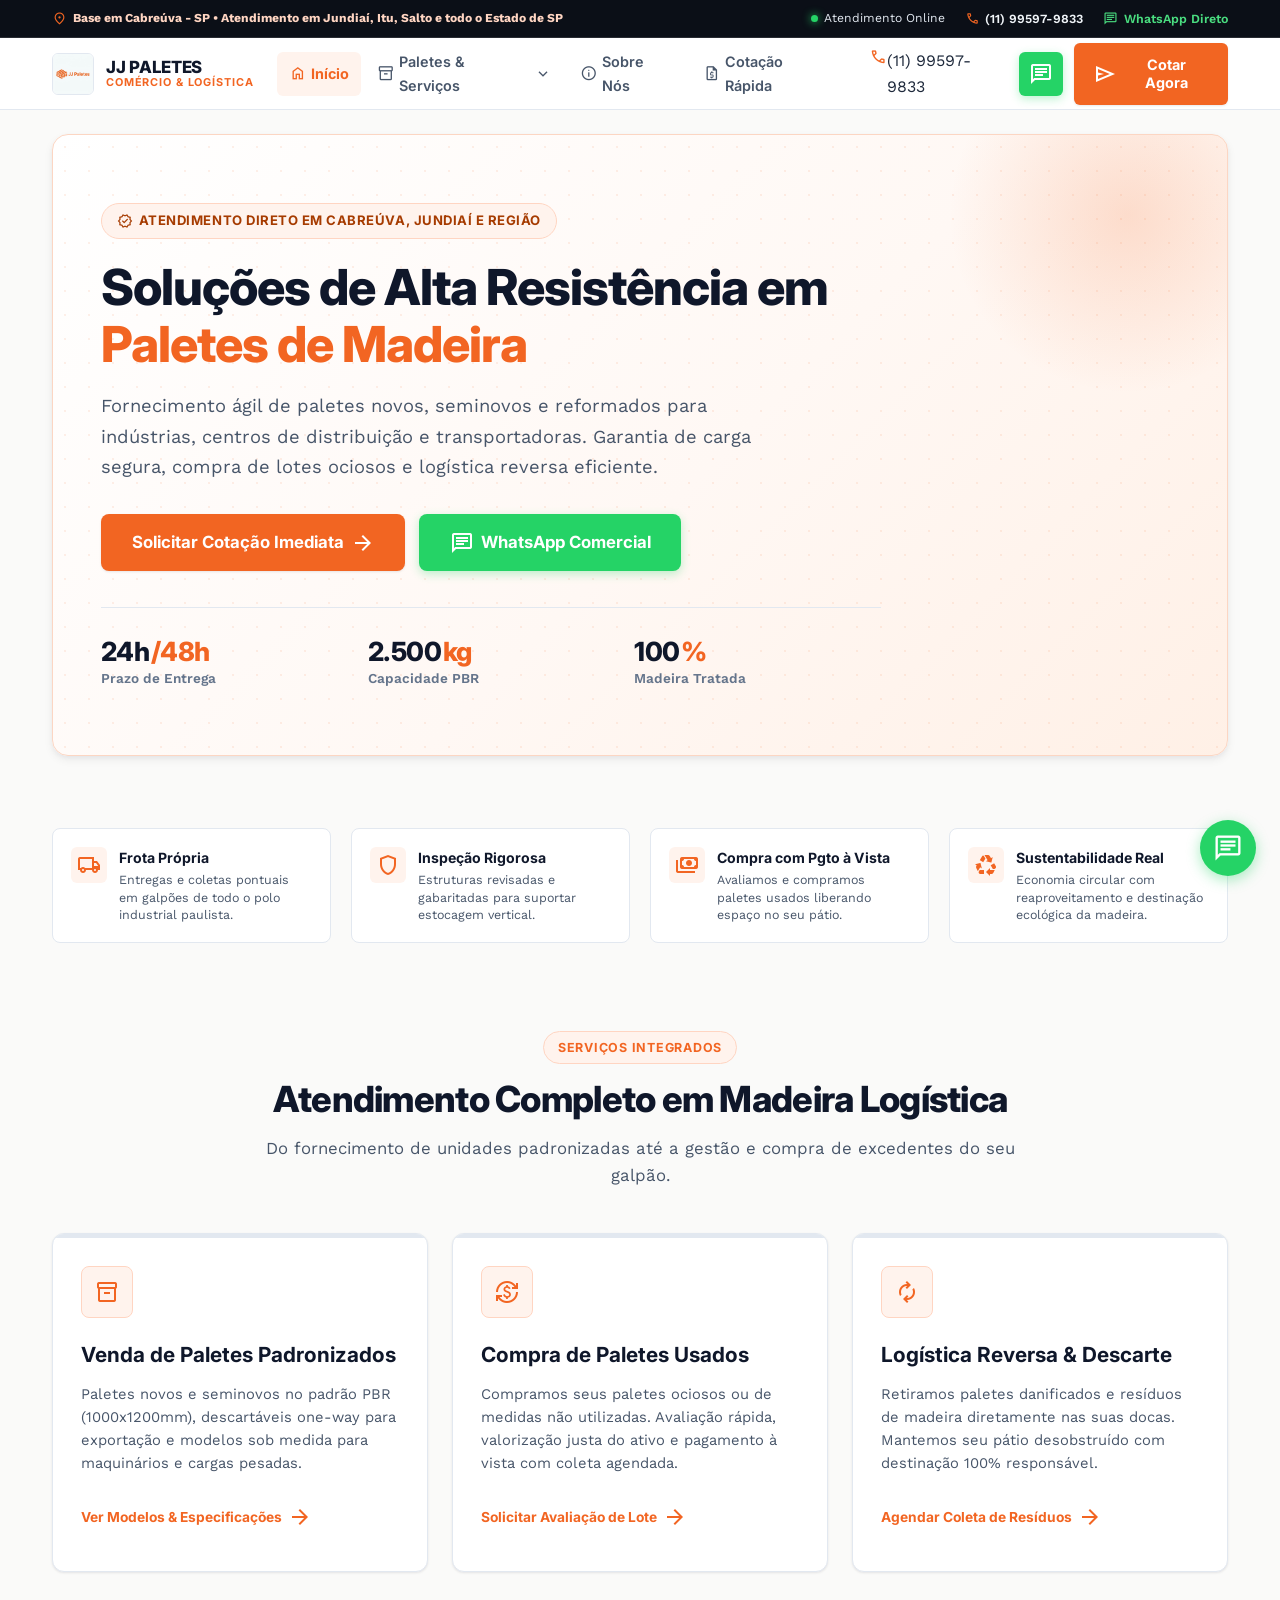
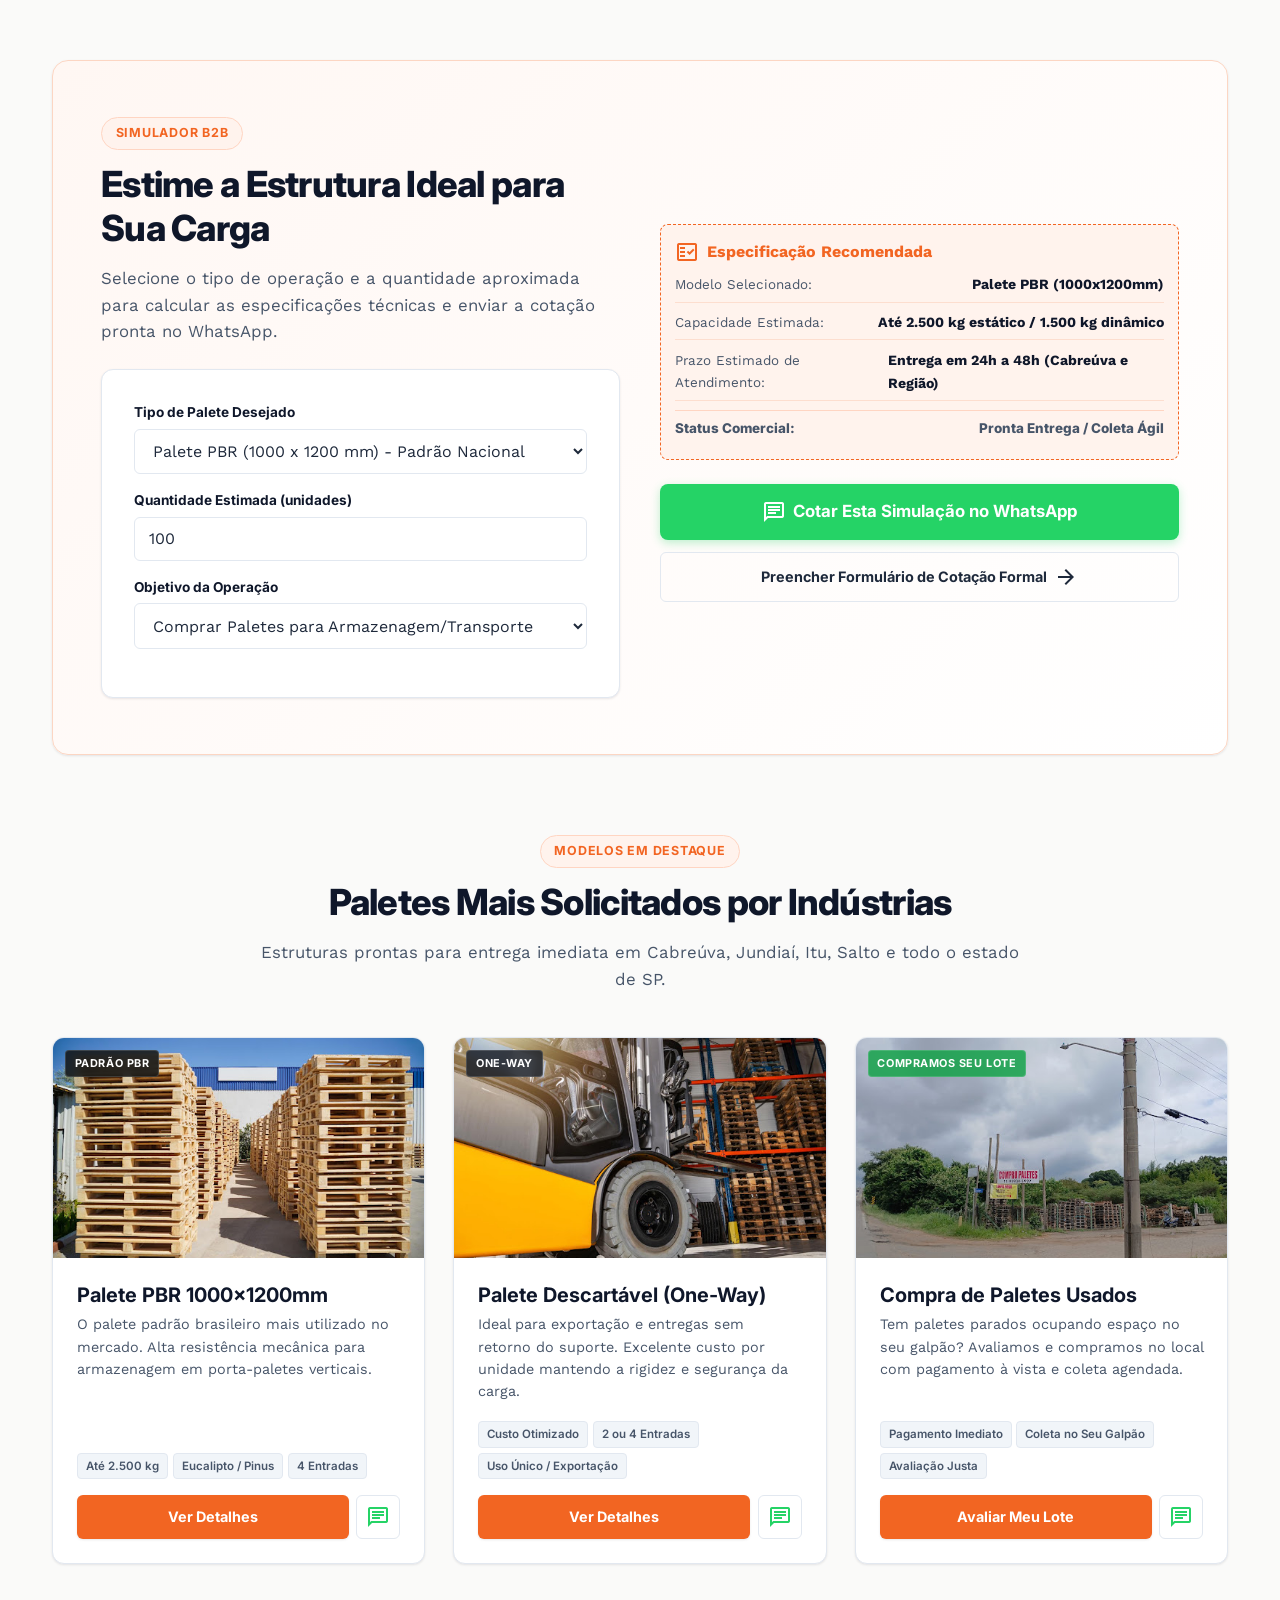
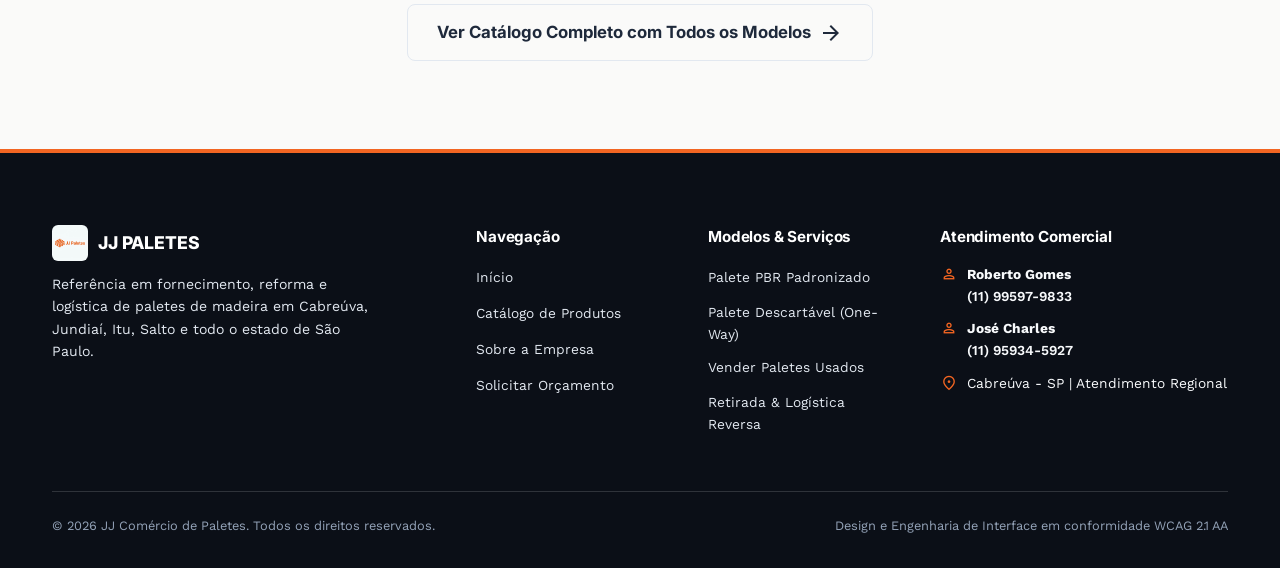
==== commit e6161483: "Implementar design claro e luminoso no Hero e desativar forçamento escuro no mobile" ====
--- a/index.html
+++ b/index.html
@@ -14,7 +14,10 @@
   <meta property="og:type" content="website">
   
   <link rel="icon" type="image/png" href="assets/Logo_novo.png?v=2">
-  <link rel="stylesheet" href="css/style.css?v=20260830_5">
+  <meta name="color-scheme" content="light">
+  <meta name="supported-color-schemes" content="light">
+  <meta name="theme-color" content="#FAFAF9">
+  <link rel="stylesheet" href="css/style.css?v=20260830_6">
 </head>
 <body>
 
--- a/css/style.css
+++ b/css/style.css
@@ -10,6 +10,9 @@
    ========================================================================== */
 
 :root {
+  color-scheme: light;
+  supported-color-schemes: light;
+
   /* Marca & Acentos */
   --color-primary: #F26522;
   --color-primary-hover: #D84B06;
@@ -942,20 +945,21 @@
   position: relative;
   border-radius: var(--radius-lg);
   overflow: hidden;
-  background: linear-gradient(135deg, #0B0F17 0%, #1E293B 100%);
-  color: #FFFFFF;
-  padding: 2rem 1.15rem 1.75rem 1.15rem;
+  background: linear-gradient(135deg, #FFFFFF 0%, #FFF8F4 55%, #FFF0E6 100%);
+  color: var(--color-dark);
+  padding: 2.25rem 1.25rem 2rem 1.25rem;
   margin-top: 0.75rem;
   margin-bottom: 2.25rem;
-  border: 1px solid rgba(255, 255, 255, 0.12);
-  box-shadow: var(--shadow-lg);
+  border: 1px solid var(--color-border-warm);
+  box-shadow: var(--shadow-md);
 }
 
 @media (min-width: 768px) {
   .hero-section {
-    padding: 4.5rem 3rem;
+    padding: 4.25rem 3rem;
     margin-top: 1.5rem;
     margin-bottom: 4.5rem;
+    border-radius: var(--radius-xl);
   }
 }
 
@@ -965,19 +969,19 @@
   left: 0;
   right: 0;
   bottom: 0;
-  background-image: radial-gradient(rgba(242, 101, 34, 0.22) 1px, transparent 1px);
+  background-image: radial-gradient(rgba(242, 101, 34, 0.12) 1px, transparent 1px);
   background-size: 24px 24px;
-  opacity: 0.7;
+  opacity: 0.8;
   pointer-events: none;
 }
 
 .hero-accent-glow {
   position: absolute;
-  top: -120px;
+  top: -100px;
   right: -80px;
   width: 360px;
   height: 360px;
-  background: radial-gradient(circle, rgba(242, 101, 34, 0.35) 0%, rgba(242, 101, 34, 0) 70%);
+  background: radial-gradient(circle, rgba(242, 101, 34, 0.18) 0%, rgba(242, 101, 34, 0) 70%);
   border-radius: 50%;
   pointer-events: none;
 }
@@ -992,17 +996,17 @@
   display: inline-flex;
   align-items: center;
   gap: 0.35rem;
-  background: rgba(242, 101, 34, 0.2);
-  border: 1px solid rgba(242, 101, 34, 0.5);
-  color: #FFD5C2;
-  font-family: var(--font-heading);
-  font-size: 0.74rem;
+  background: var(--color-primary-light);
+  border: 1px solid var(--color-primary-dim);
+  color: var(--color-primary-dark);
+  font-family: var(--font-heading);
+  font-size: 0.76rem;
   font-weight: 700;
   letter-spacing: 0.04em;
   text-transform: uppercase;
-  padding: 0.35rem 0.75rem;
+  padding: 0.35rem 0.8rem;
   border-radius: var(--radius-full);
-  margin-bottom: 0.9rem;
+  margin-bottom: 0.95rem;
   max-width: 100%;
 }
 
@@ -1016,17 +1020,17 @@
 
 .hero-title {
   font-family: var(--font-heading);
-  font-size: 1.6rem;
+  font-size: 1.75rem;
   font-weight: 800;
-  line-height: 1.2;
+  line-height: 1.22;
   letter-spacing: -0.02em;
-  color: #FFFFFF;
-  margin-bottom: 0.75rem;
+  color: #0F172A;
+  margin-bottom: 0.85rem;
 }
 
 @media (min-width: 480px) {
   .hero-title {
-    font-size: 1.95rem;
+    font-size: 2.1rem;
   }
 }
 
@@ -1039,29 +1043,16 @@
 }
 
 .hero-title .highlight {
-  color: #FFB380 !important;
-  background: linear-gradient(90deg, #FFA366 0%, #FFF2DF 100%);
-  -webkit-background-clip: text;
-  background-clip: text;
-  -webkit-text-fill-color: transparent;
+  color: var(--color-primary) !important;
+  font-weight: 800;
   display: inline;
-  filter: drop-shadow(0 2px 12px rgba(242, 101, 34, 0.5));
-  font-weight: 800;
-}
-
-@supports not (-webkit-background-clip: text) {
-  .hero-title .highlight {
-    color: #FFC299 !important;
-    background: none;
-    -webkit-text-fill-color: initial;
-  }
 }
 
 .hero-subtitle {
-  font-size: 0.92rem;
-  line-height: 1.55;
-  color: #F1F5F9;
-  margin-bottom: 1.35rem;
+  font-size: 0.96rem;
+  line-height: 1.6;
+  color: #475569;
+  margin-bottom: 1.5rem;
   max-width: 650px;
 }
 
@@ -1076,8 +1067,8 @@
 .hero-cta-group {
   display: flex;
   flex-direction: column;
-  gap: 0.65rem;
-  margin-bottom: 1.5rem;
+  gap: 0.75rem;
+  margin-bottom: 1.65rem;
 }
 
 @media (min-width: 480px) {
@@ -1094,9 +1085,9 @@
 .hero-stats-grid {
   display: grid;
   grid-template-columns: repeat(3, 1fr);
-  gap: 0.5rem;
-  padding-top: 1.25rem;
-  border-top: 1px solid rgba(255, 255, 255, 0.18);
+  gap: 0.6rem;
+  padding-top: 1.35rem;
+  border-top: 1px solid var(--color-border);
 }
 
 @media (min-width: 768px) {
@@ -1113,9 +1104,9 @@
 
 .hero-stat-number {
   font-family: var(--font-heading);
-  font-size: 1.1rem;
+  font-size: 1.25rem;
   font-weight: 800;
-  color: #FFFFFF;
+  color: #0F172A;
   letter-spacing: -0.02em;
   display: flex;
   align-items: center;
@@ -1125,7 +1116,7 @@
 
 @media (min-width: 768px) {
   .hero-stat-number {
-    font-size: 1.55rem;
+    font-size: 1.65rem;
   }
 }
 
@@ -1134,8 +1125,8 @@
 }
 
 .hero-stat-label {
-  font-size: 0.72rem;
-  color: #E2E8F0;
+  font-size: 0.76rem;
+  color: #64748B;
   font-weight: 600;
   line-height: 1.25;
   margin-top: 0.15rem;
@@ -1671,12 +1662,13 @@
 
 /* Sidebar Comercial */
 .quote-sidebar {
-  background: linear-gradient(180deg, #0B0F17 0%, #1E293B 100%);
-  color: #FFFFFF;
-  padding: 1.5rem 0.85rem;
+  background: linear-gradient(180deg, #FFFFFF 0%, #FFF8F4 100%);
+  border-right: 1px solid var(--color-border);
+  color: var(--color-text);
+  padding: 1.5rem 1rem;
   display: flex;
   flex-direction: column;
-  gap: 1.15rem;
+  gap: 1.25rem;
   width: 100%;
   box-sizing: border-box;
 }
@@ -1692,12 +1684,12 @@
   font-family: var(--font-heading);
   font-size: 1.25rem;
   font-weight: 800;
-  color: #FFFFFF;
+  color: #0F172A;
   margin-bottom: 0.4rem;
 }
 
 .quote-sidebar p {
-  color: #E2E8F0;
+  color: #475569;
   font-size: 0.9rem;
   line-height: 1.55;
 }
@@ -1710,8 +1702,8 @@
 }
 
 .consultant-item {
-  background: rgba(255, 255, 255, 0.08);
-  border: 1px solid rgba(255, 255, 255, 0.15);
+  background: #FFFFFF;
+  border: 1px solid var(--color-border);
   border-radius: var(--radius-md);
   padding: 0.85rem;
   display: flex;
@@ -1723,20 +1715,21 @@
 }
 
 .consultant-item:hover {
-  background: rgba(255, 255, 255, 0.12);
-  border-color: rgba(242, 101, 34, 0.6);
+  border-color: var(--color-primary);
+  background: var(--color-surface-hover);
 }
 
 .consultant-icon {
   width: 36px;
   height: 36px;
   border-radius: 50%;
-  background: rgba(242, 101, 34, 0.25);
-  color: #FFD5C2;
+  background: var(--color-primary-light);
+  color: var(--color-primary);
   display: flex;
   align-items: center;
   justify-content: center;
   flex-shrink: 0;
+  border: 1px solid var(--color-primary-dim);
 }
 
 .consultant-info {
@@ -1748,28 +1741,28 @@
   font-family: var(--font-heading);
   font-size: 0.92rem;
   font-weight: 700;
-  color: #FFFFFF;
+  color: #0F172A;
   margin-bottom: 0.15rem;
 }
 
 .consultant-info a {
   display: block;
   font-size: 0.84rem;
-  color: #FFFFFF;
-  font-weight: 600;
+  color: var(--color-primary);
+  font-weight: 700;
   margin-bottom: 0.15rem;
   word-break: break-word;
   overflow-wrap: break-word;
 }
 
 .consultant-info a:hover {
-  color: #FFA34D;
+  color: var(--color-primary-dark);
 }
 
 .consultant-info .email-link {
   font-size: 0.76rem;
-  color: #E2E8F0;
-  font-weight: 400;
+  color: #64748B;
+  font-weight: 500;
   word-break: break-all;
 }
 
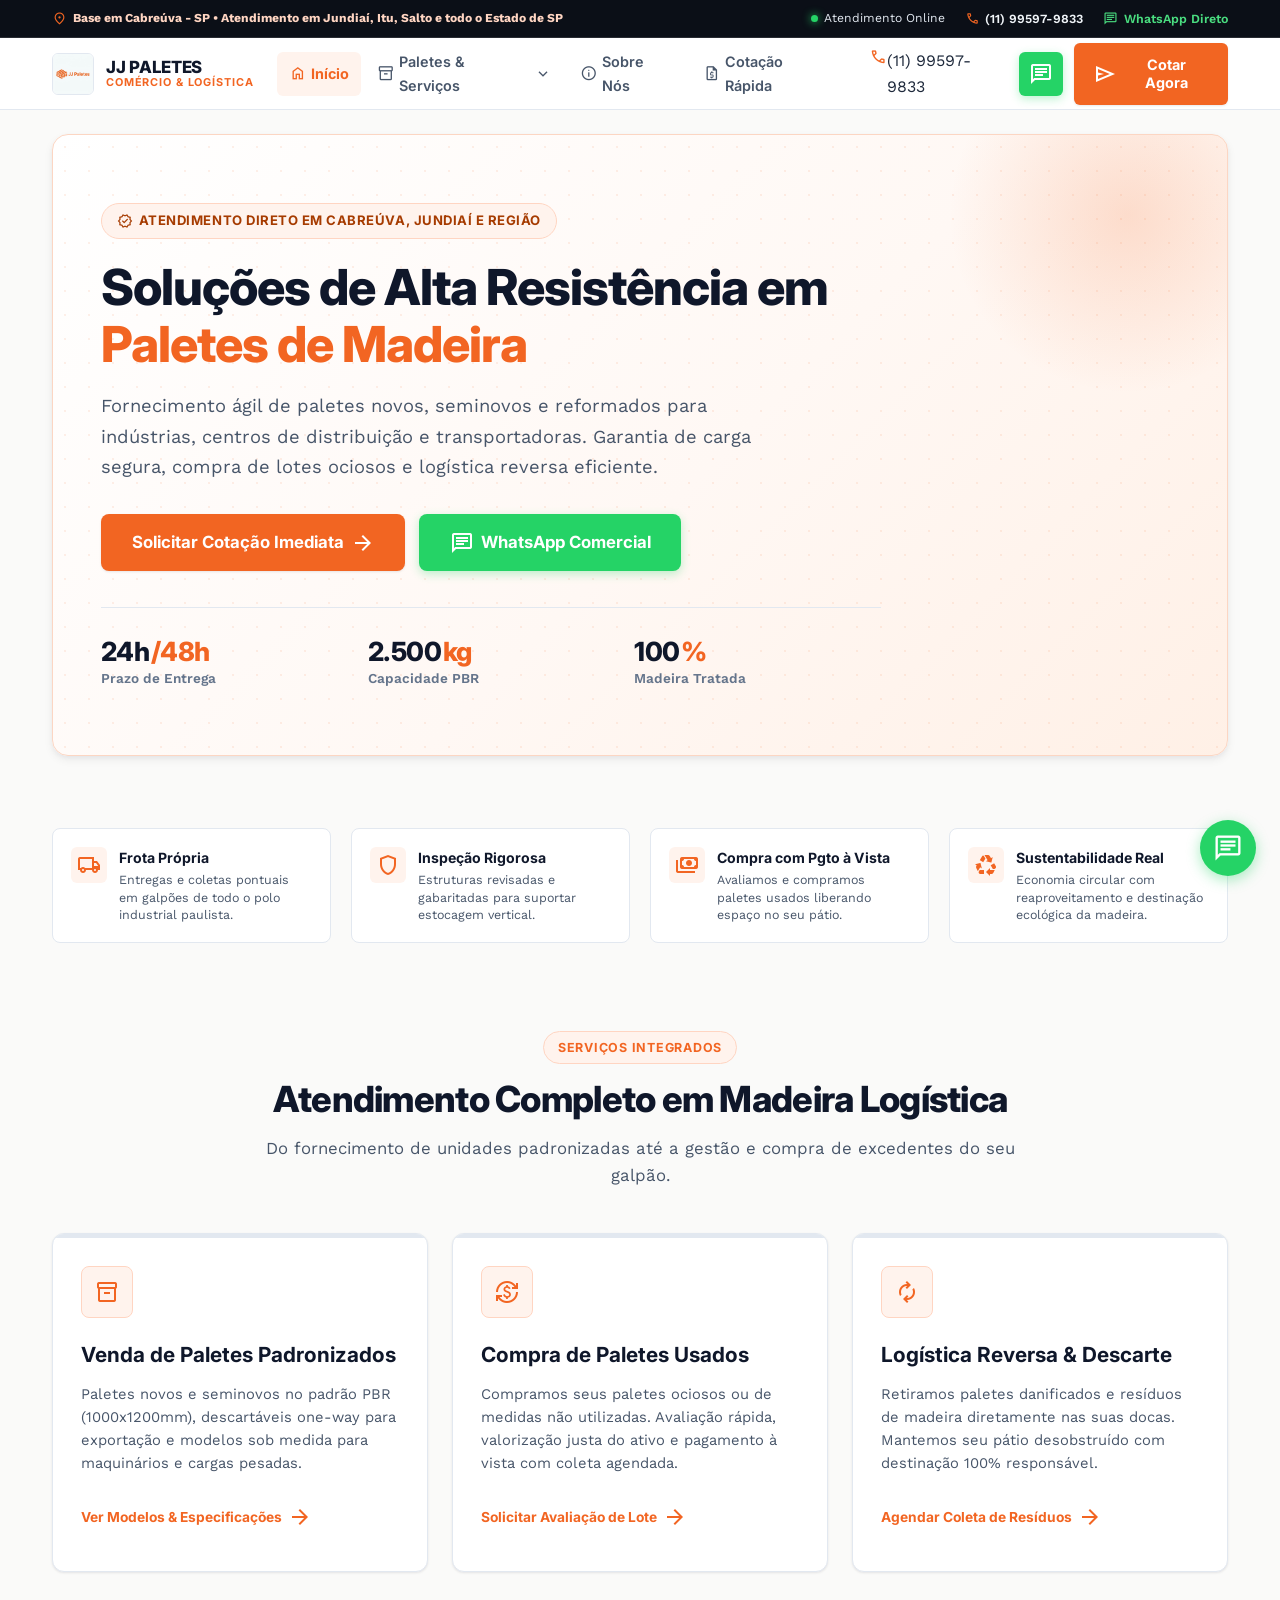
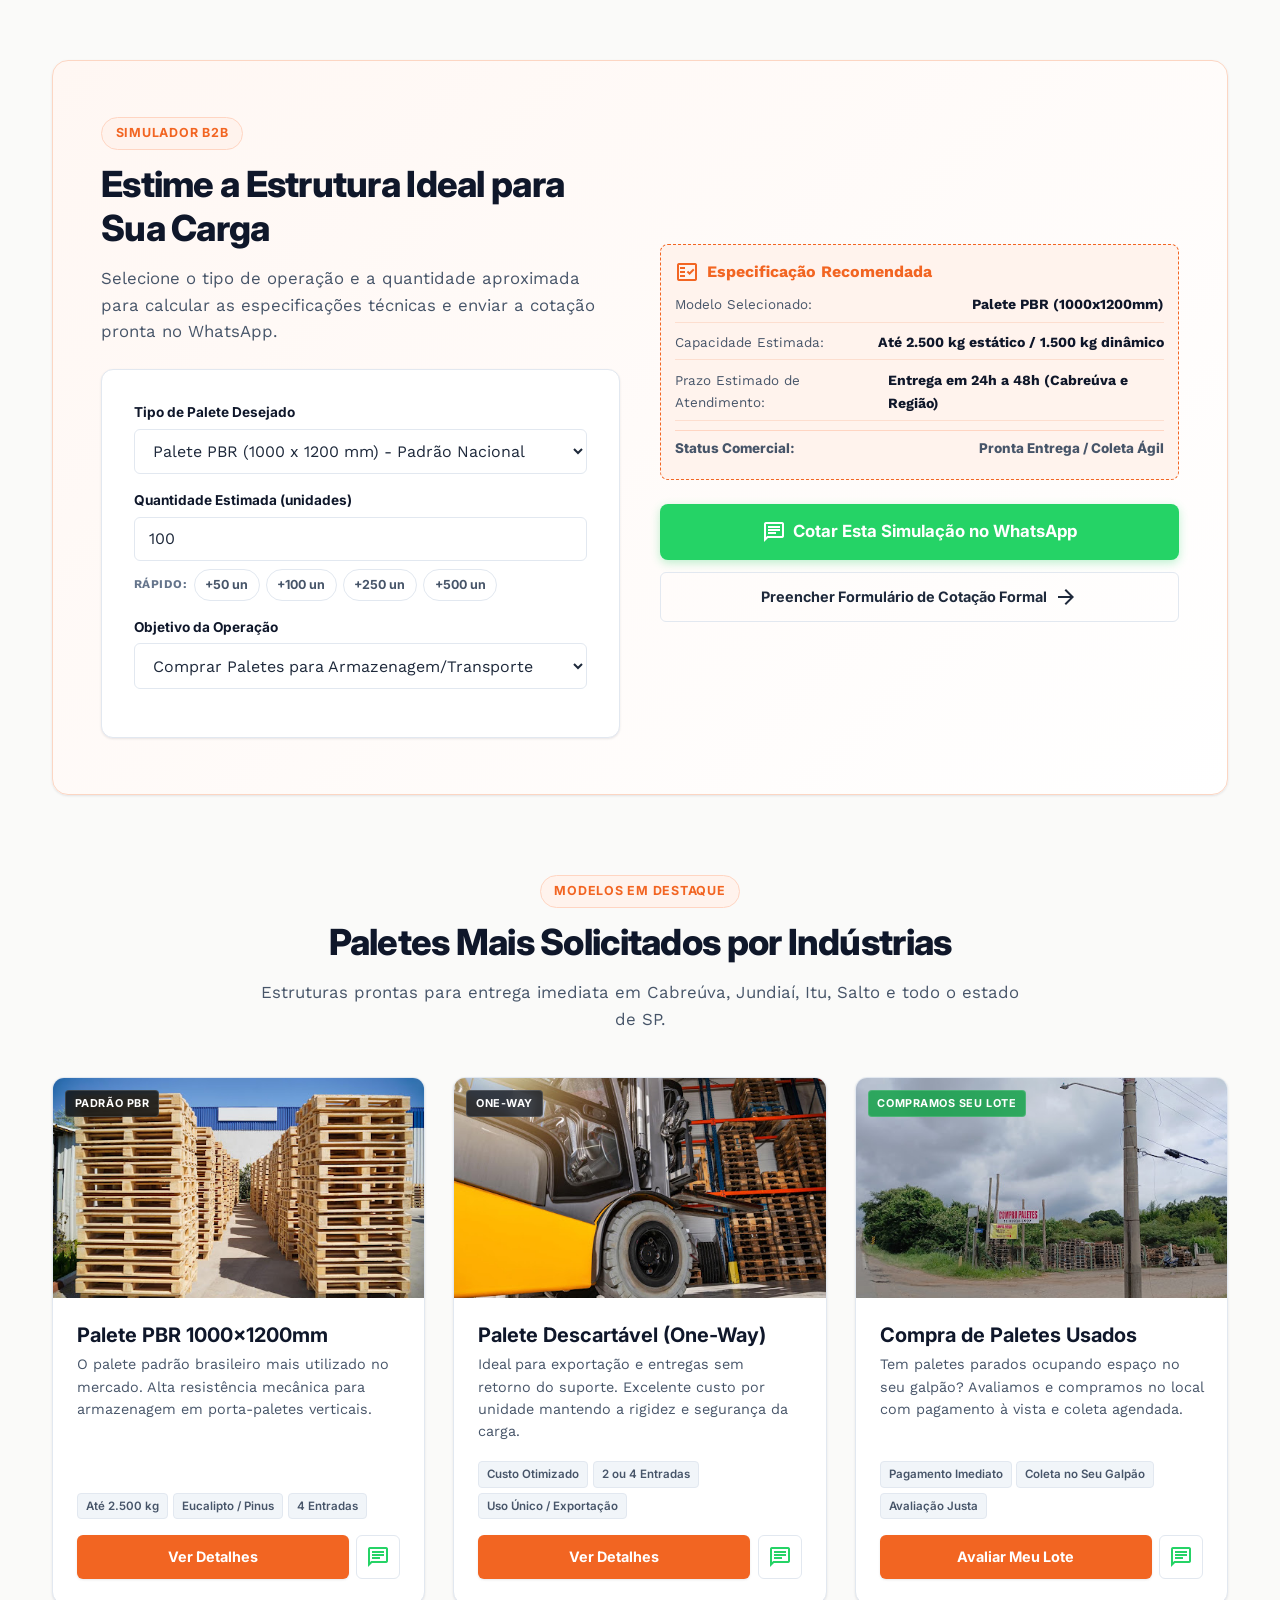
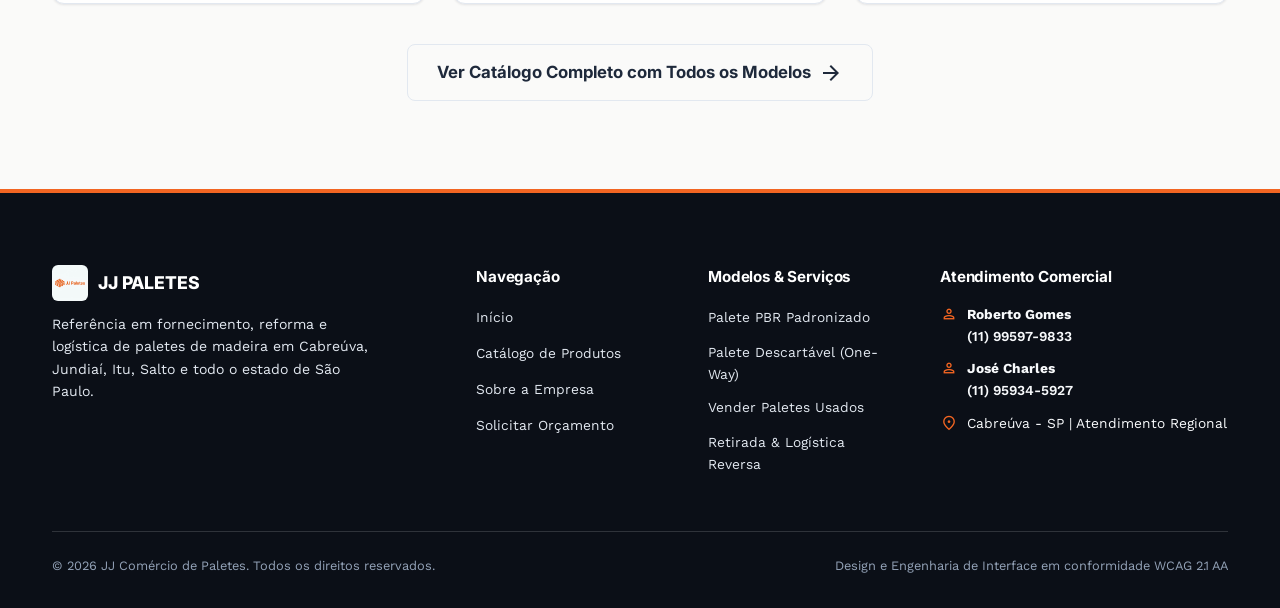
==== commit 002aba19: "feat(mobile-ux): adicionar barra de acao rapida mobile, bottom sheet e melhorias de usabilidade" ====
--- a/index.html
+++ b/index.html
@@ -407,7 +407,14 @@
 
             <div class="calc-input-group">
               <label for="calcQuantity">Quantidade Estimada (unidades)</label>
-              <input type="number" id="calcQuantity" class="form-input" min="10" max="5000" step="10" value="100">
+              <input type="number" id="calcQuantity" class="form-input" min="10" max="5000" step="10" value="100" inputmode="numeric">
+              <div class="calc-quick-chips" aria-label="Ajuste rápido de quantidade">
+                <span class="calc-chip-label">Rápido:</span>
+                <button type="button" class="calc-chip" data-qty="50">+50 un</button>
+                <button type="button" class="calc-chip" data-qty="100">+100 un</button>
+                <button type="button" class="calc-chip" data-qty="250">+250 un</button>
+                <button type="button" class="calc-chip" data-qty="500">+500 un</button>
+              </div>
             </div>
 
             <div class="calc-input-group">
@@ -648,6 +655,22 @@
     </div>
   </footer>
 
+  <!-- Barra de Ação Rápida Mobile (Thumb Zone) -->
+  <nav class="mobile-bottom-bar" aria-label="Ações Rápidas Mobile">
+    <a href="tel:+5511995979833" class="mobile-bar-btn" title="Ligar para Roberto Gomes">
+      <span class="material-symbols-outlined" aria-hidden="true">call</span>
+      <span>Ligar</span>
+    </a>
+    <a href="https://wa.me/5511995979833?text=Olá,%20vim%20pelo%20site%20e%20gostaria%20de%20um%20orçamento." target="_blank" class="mobile-bar-btn mobile-bar-btn-whatsapp" title="WhatsApp Comercial">
+      <span class="material-symbols-outlined" aria-hidden="true">chat</span>
+      <span>WhatsApp</span>
+    </a>
+    <a href="orcamento.html" class="mobile-bar-btn mobile-bar-btn-primary" title="Solicitar Cotação">
+      <span class="material-symbols-outlined" aria-hidden="true">send</span>
+      <span>Cotar</span>
+    </a>
+  </nav>
+
   <script src="js/main.js?v=20260830_4"></script>
 </body>
 </html>
--- a/css/style.css
+++ b/css/style.css
@@ -1272,13 +1272,48 @@
    ========================================================================== */
 
 /* Filtros de Categoria */
+.category-filter-scroll-wrap {
+  width: 100%;
+  position: relative;
+  margin-bottom: 1.5rem;
+}
+
 .category-filter-bar {
   display: flex;
   flex-wrap: wrap;
   align-items: center;
   justify-content: center;
-  gap: 0.35rem;
+  gap: 0.5rem;
   margin-bottom: 1.5rem;
+}
+
+@media (max-width: 767px) {
+  .category-filter-scroll-wrap {
+    margin-left: -0.85rem;
+    margin-right: -0.85rem;
+    width: calc(100% + 1.7rem);
+    padding: 0 0.85rem;
+    overflow: hidden;
+  }
+  .category-filter-bar {
+    flex-wrap: nowrap;
+    overflow-x: auto;
+    -webkit-overflow-scrolling: touch;
+    scroll-snap-type: x mandatory;
+    justify-content: flex-start;
+    padding-bottom: 0.6rem;
+    padding-top: 0.2rem;
+    margin-bottom: 1rem;
+    scrollbar-width: none;
+  }
+  .category-filter-bar::-webkit-scrollbar {
+    display: none;
+  }
+  .filter-pill {
+    flex-shrink: 0;
+    scroll-snap-align: start;
+    white-space: nowrap;
+  }
 }
 
 .filter-pill {
@@ -1556,6 +1591,53 @@
   outline: none;
 }
 
+/* Chips de Ajuste Rápido de Quantidade (Calculadora) */
+.calc-quick-chips {
+  display: flex;
+  align-items: center;
+  gap: 0.4rem;
+  margin-top: 0.5rem;
+  flex-wrap: wrap;
+}
+
+.calc-chip-label {
+  font-size: 0.74rem;
+  font-weight: 700;
+  color: var(--color-text-muted);
+  text-transform: uppercase;
+  letter-spacing: 0.04em;
+}
+
+.calc-chip {
+  background: var(--color-surface);
+  border: 1px solid var(--color-border);
+  color: var(--color-text-secondary);
+  font-family: var(--font-heading);
+  font-size: 0.78rem;
+  font-weight: 700;
+  padding: 0.3rem 0.65rem;
+  border-radius: var(--radius-full);
+  cursor: pointer;
+  min-height: 32px;
+  display: inline-flex;
+  align-items: center;
+  justify-content: center;
+  transition: all var(--transition-fast);
+  user-select: none;
+}
+
+.calc-chip:hover {
+  background: var(--color-primary-light);
+  border-color: var(--color-primary-dim);
+  color: var(--color-primary-dark);
+}
+
+.calc-chip:active {
+  transform: scale(0.94);
+  background: var(--color-primary);
+  color: #FFFFFF !important;
+}
+
 .calc-result-box {
   background: var(--color-surface-container);
   border: 1px dashed var(--color-primary);
@@ -1568,6 +1650,17 @@
   width: 100%;
   box-sizing: border-box;
   overflow: hidden;
+  transition: transform var(--transition-fast), box-shadow var(--transition-fast);
+}
+
+.calc-result-box.pulsing {
+  animation: resultPulse 0.4s ease-out;
+}
+
+@keyframes resultPulse {
+  0% { transform: scale(1); box-shadow: 0 0 0 0 rgba(242, 101, 34, 0.3); }
+  50% { transform: scale(1.015); box-shadow: 0 0 0 6px rgba(242, 101, 34, 0.15); }
+  100% { transform: scale(1); box-shadow: 0 0 0 0 rgba(242, 101, 34, 0); }
 }
 
 .calc-result-row {
@@ -1853,7 +1946,7 @@
 }
 
 /* ==========================================================================
-   MODAL DE DETALHES DO PRODUTO (ACESSIBILIDADE)
+   MODAL DE DETALHES DO PRODUTO (ACESSIBILIDADE & BOTTOM SHEET MOBILE)
    ========================================================================== */
 
 .modal-backdrop {
@@ -1863,8 +1956,8 @@
   right: 0;
   bottom: 0;
   background: rgba(17, 19, 21, 0.75);
-  backdrop-filter: blur(6px);
-  -webkit-backdrop-filter: blur(6px);
+  backdrop-filter: blur(8px);
+  -webkit-backdrop-filter: blur(8px);
   z-index: 3000;
   display: flex;
   align-items: center;
@@ -1872,12 +1965,16 @@
   padding: 0.75rem;
   opacity: 0;
   visibility: hidden;
-  transition: all var(--transition-normal);
+  transition: opacity var(--transition-normal), visibility var(--transition-normal);
 }
 
 .modal-backdrop.active {
   opacity: 1;
   visibility: visible;
+}
+
+.modal-drag-handle {
+  display: none;
 }
 
 .modal-container {
@@ -1890,11 +1987,42 @@
   box-shadow: var(--shadow-xl);
   position: relative;
   transform: translateY(20px) scale(0.96);
-  transition: all var(--transition-normal);
+  transition: transform var(--transition-normal);
 }
 
 .modal-backdrop.active .modal-container {
   transform: translateY(0) scale(1);
+}
+
+/* Suporte a Bottom Sheet no Mobile (< 640px) */
+@media (max-width: 639px) {
+  .modal-backdrop {
+    align-items: flex-end;
+    padding: 0;
+  }
+
+  .modal-container {
+    max-width: 100%;
+    width: 100%;
+    max-height: 85vh;
+    border-radius: 20px 20px 0 0;
+    box-shadow: 0 -8px 30px rgba(0, 0, 0, 0.35);
+    transform: translateY(100%);
+    transition: transform 0.32s cubic-bezier(0.16, 1, 0.3, 1);
+  }
+
+  .modal-backdrop.active .modal-container {
+    transform: translateY(0);
+  }
+
+  .modal-drag-handle {
+    display: block;
+    width: 44px;
+    height: 5px;
+    border-radius: 999px;
+    background: #CBD5E1;
+    margin: 10px auto 4px auto;
+  }
 }
 
 .modal-close-btn {
@@ -2240,3 +2368,94 @@
     font-size: 30px;
   }
 }
+
+/* ==========================================================================
+   BARRA DE AÇÃO RÁPIDA MOBILE (THUMB ZONE CONVERSION BAR)
+   Exibida exclusivamente em dispositivos móveis (< 768px)
+   ========================================================================== */
+
+.mobile-bottom-bar {
+  display: none;
+}
+
+@media (max-width: 767px) {
+  .mobile-bottom-bar {
+    display: flex;
+    align-items: center;
+    justify-content: space-around;
+    position: fixed;
+    bottom: 0;
+    left: 0;
+    right: 0;
+    height: calc(62px + env(safe-area-inset-bottom, 0px));
+    padding: 0.4rem 0.75rem calc(0.4rem + env(safe-area-inset-bottom, 0px)) 0.75rem;
+    background: rgba(255, 255, 255, 0.94);
+    backdrop-filter: blur(16px);
+    -webkit-backdrop-filter: blur(16px);
+    border-top: 1px solid var(--color-border);
+    box-shadow: 0 -4px 20px rgba(15, 23, 42, 0.08);
+    z-index: 1000;
+    gap: 0.5rem;
+  }
+
+  /* Compensa a altura da barra no rodapé de todas as páginas */
+  body {
+    padding-bottom: calc(72px + env(safe-area-inset-bottom, 0px)) !important;
+  }
+
+  /* Posiciona o FAB acima da barra móvel para evitar sobreposição */
+  .whatsapp-fab {
+    bottom: calc(74px + env(safe-area-inset-bottom, 0px)) !important;
+    right: 1rem !important;
+  }
+
+  .mobile-bar-btn {
+    flex: 1;
+    display: inline-flex;
+    flex-direction: row;
+    align-items: center;
+    justify-content: center;
+    gap: 0.4rem;
+    height: 44px;
+    padding: 0 0.5rem;
+    border-radius: var(--radius-sm);
+    font-family: var(--font-heading);
+    font-size: 0.82rem;
+    font-weight: 700;
+    text-decoration: none;
+    transition: all var(--transition-fast);
+    border: 1px solid var(--color-border);
+    background: var(--color-surface);
+    color: var(--color-dark);
+  }
+
+  .mobile-bar-btn:active {
+    transform: scale(0.96);
+  }
+
+  .mobile-bar-btn .material-symbols-outlined {
+    font-size: 19px;
+  }
+
+  .mobile-bar-btn-whatsapp {
+    background: var(--color-whatsapp);
+    color: #FFFFFF !important;
+    border-color: var(--color-whatsapp);
+    box-shadow: 0 2px 8px rgba(37, 211, 102, 0.28);
+  }
+
+  .mobile-bar-btn-whatsapp:active {
+    background: var(--color-whatsapp-hover);
+  }
+
+  .mobile-bar-btn-primary {
+    background: var(--color-primary);
+    color: #FFFFFF !important;
+    border-color: var(--color-primary);
+    box-shadow: 0 2px 8px rgba(242, 101, 34, 0.28);
+  }
+
+  .mobile-bar-btn-primary:active {
+    background: var(--color-primary-hover);
+  }
+}
